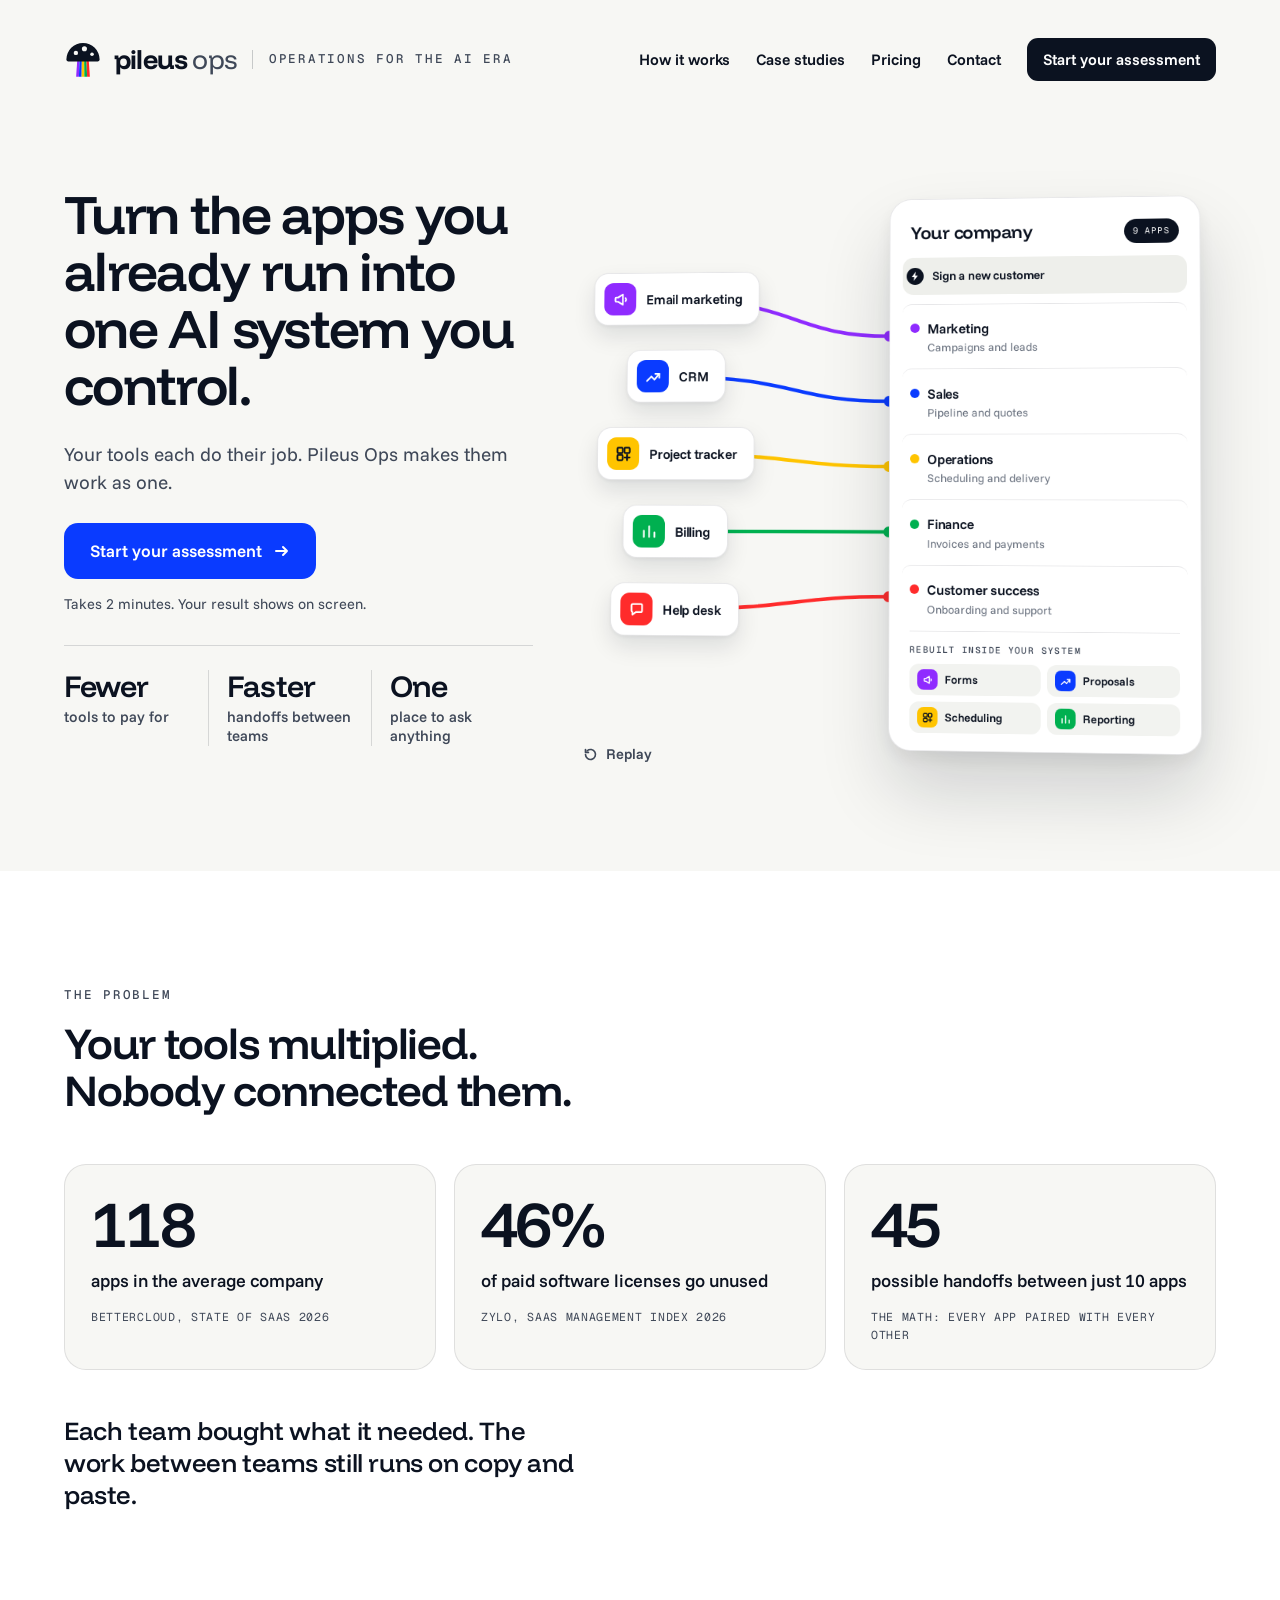
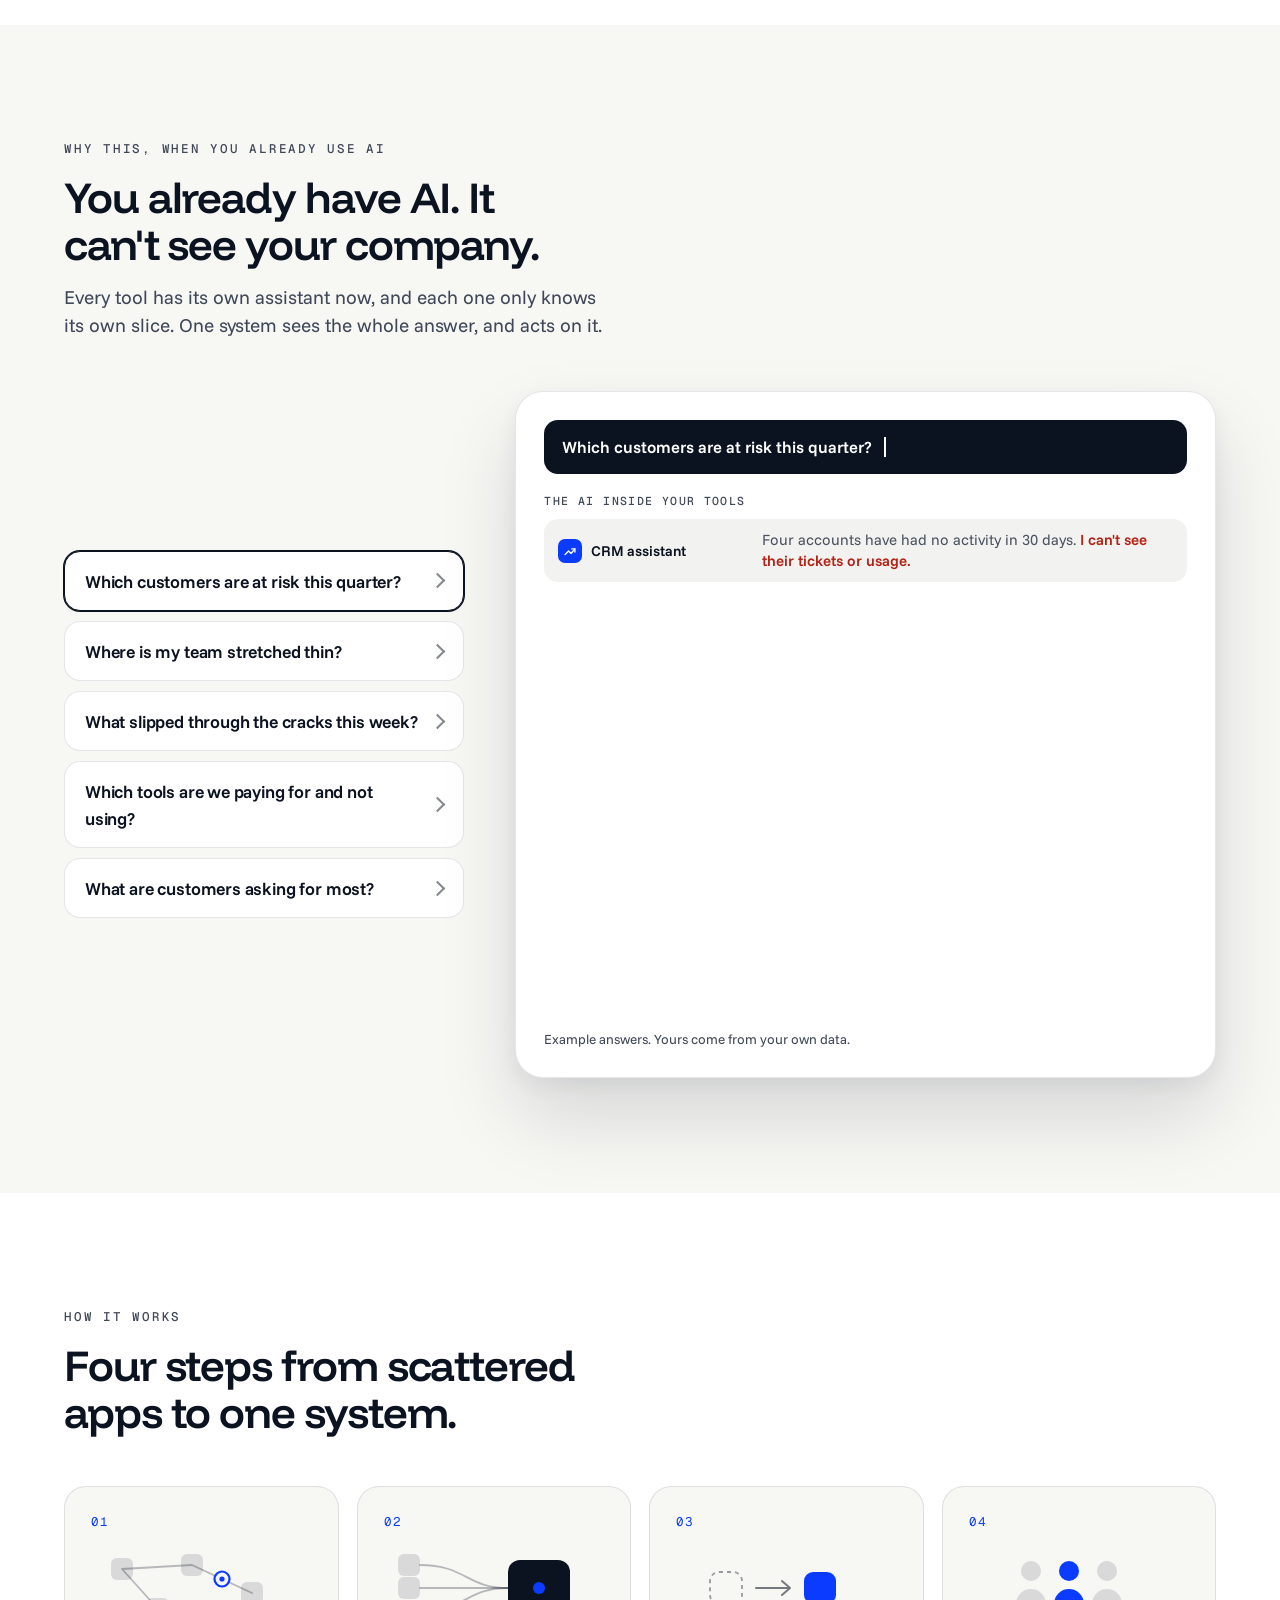
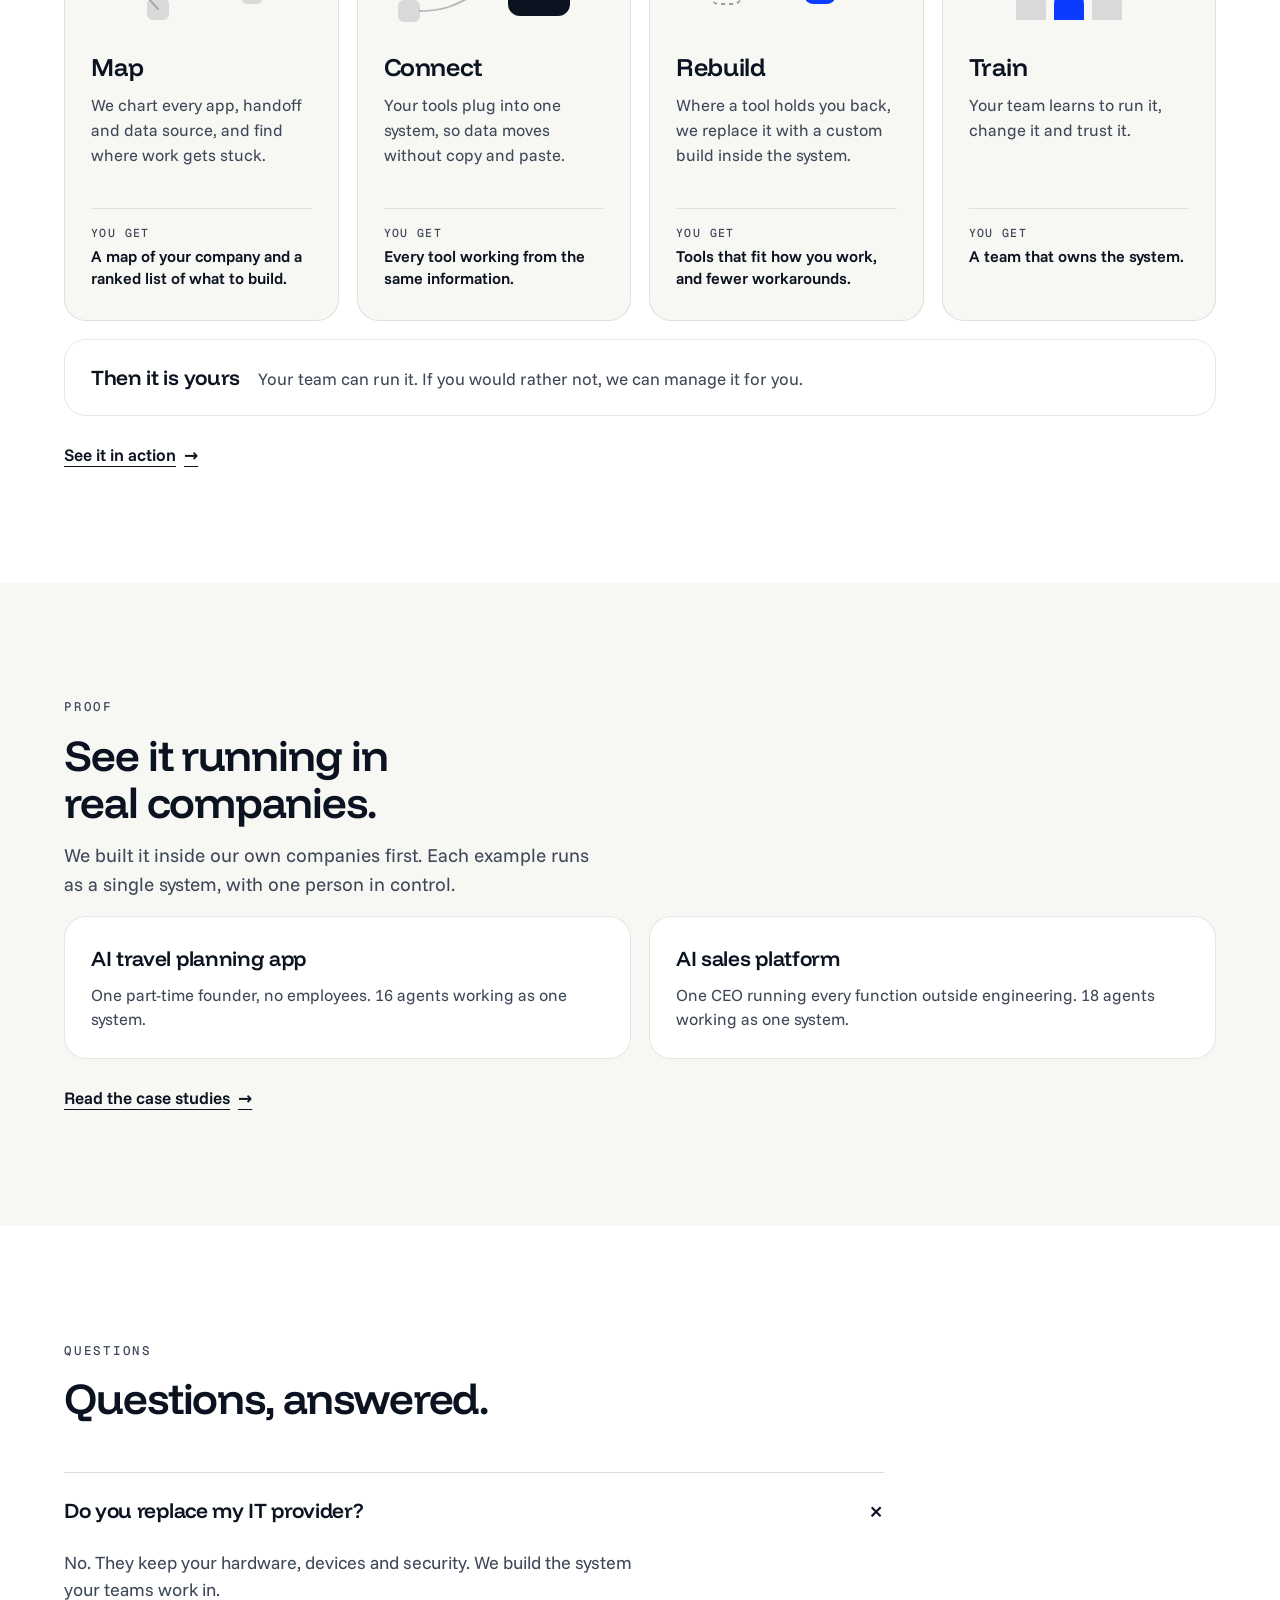
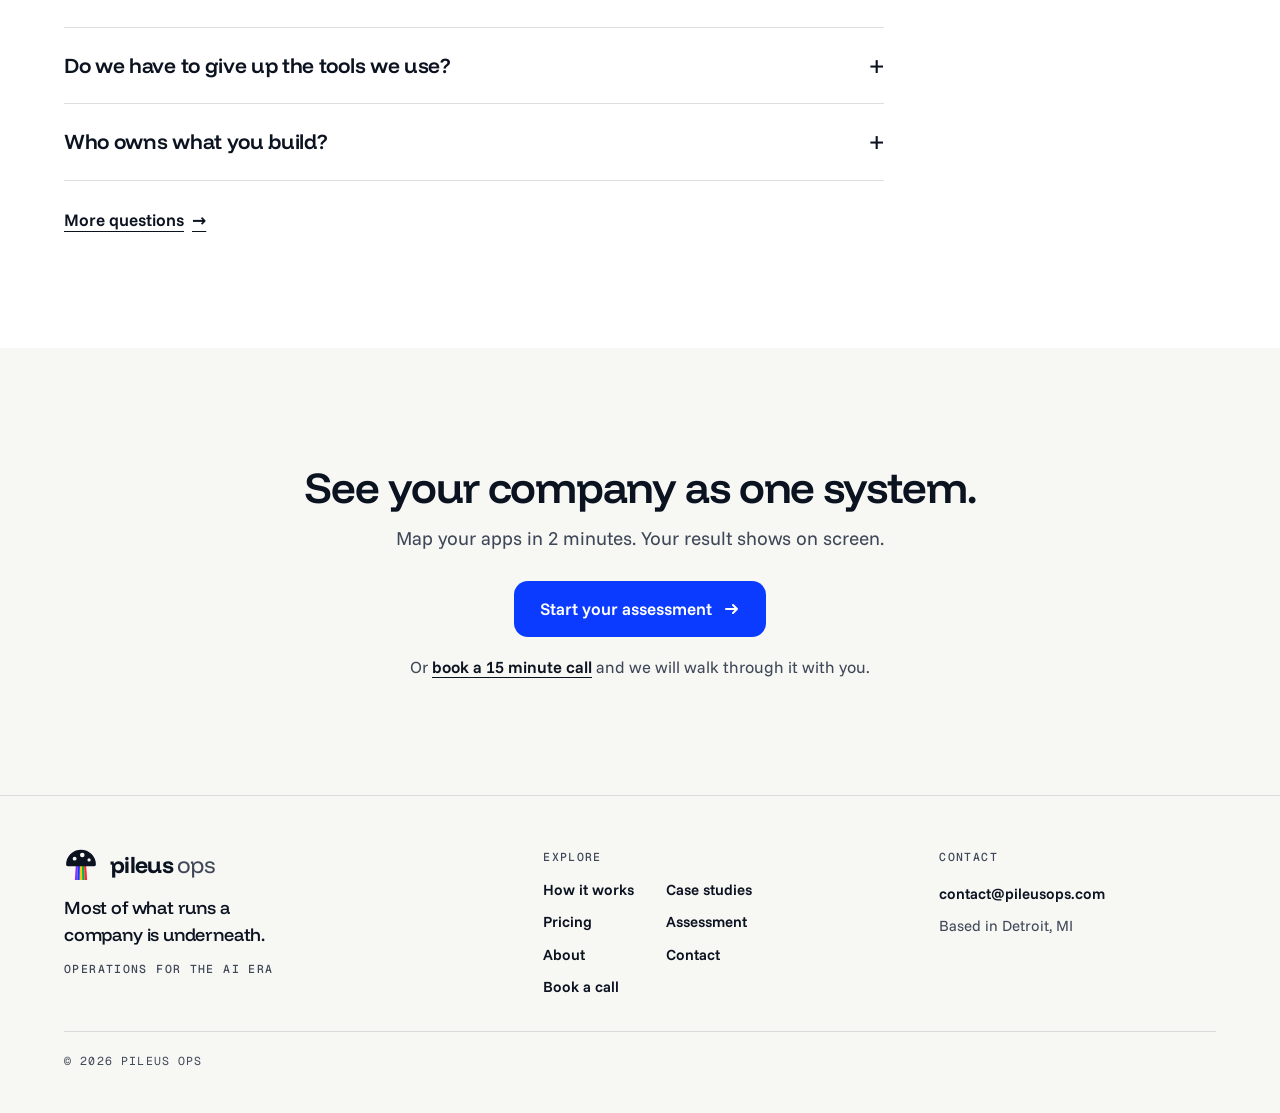
==== index.html @ 389116b7 "Remove the notices that said the forms were not connected The contact note and the call request now " ====
<!DOCTYPE html>
<html lang="en">
<head>
<meta charset="utf-8">
<meta name="viewport" content="width=device-width, initial-scale=1">
<title>Pileus Ops | Operations for the AI era</title>
<meta name="description" content="Pileus Ops is operations for the AI era. We turn the apps you already run into one AI system you control.">
<link rel="canonical" href="https://pileusops.com/">
<link rel="icon" type="image/svg+xml" href="/favicon.svg">
<meta property="og:type" content="website">
<meta property="og:site_name" content="Pileus Ops">
<meta property="og:url" content="https://pileusops.com/">
<meta property="og:title" content="Pileus Ops | Operations for the AI era">
<meta property="og:description" content="Pileus Ops is operations for the AI era. We turn the apps you already run into one AI system you control.">
<meta property="og:image" content="https://pileusops.com/og.png">
<meta property="og:image:width" content="1200">
<meta property="og:image:height" content="630">
<meta property="og:image:alt" content="Pileus Ops. Turn the apps you already run into one AI system you control.">
<meta name="twitter:card" content="summary_large_image">
<meta name="twitter:image" content="https://pileusops.com/og.png">
<script>document.documentElement.classList.add("js")</script>
<link rel="preconnect" href="https://fonts.googleapis.com">
<link rel="preconnect" href="https://fonts.gstatic.com" crossorigin>
<link rel="stylesheet" href="https://fonts.googleapis.com/css2?family=Funnel+Display:wght@500;600;700&family=Funnel+Sans:wght@400;500;600&family=Geist+Mono:wght@500&display=swap">
<link rel="stylesheet" href="/site.css?v=202611251710">
</head>
<body>
<div class="bar">
  <header class="top">
    <a class="brand" href="/" aria-current="page" aria-label="Pileus Ops">
      <svg aria-hidden="true" width="38" height="38" viewBox="0 0 40 40"><path d="M14.00 19H16.40L15.68 37.5H12.80z" fill="#8F2BFF"/><path d="M16.40 19H18.80L18.56 37.5H15.68z" fill="#0A3BFF"/><path d="M18.80 19H21.20L21.44 37.5H18.56z" fill="#FFC400"/><path d="M21.20 19H23.60L24.32 37.5H21.44z" fill="#00B050"/><path d="M23.60 19H26.00L27.20 37.5H24.32z" fill="#FF2B2B"/><path d="M2.5 19.5a17.5 17.5 0 0 1 35 0c0 1.1-.9 2-2 2h-31c-1.1 0-2-.9-2-2z" fill="#0B1220"/><circle cx="12.5" cy="12.5" r="2.3" fill="#F7F7F4"/><circle cx="21.5" cy="8.2" r="2.7" fill="#F7F7F4"/><circle cx="29.5" cy="14" r="1.9" fill="#F7F7F4"/></svg>
      <span>pileus <span class="ops">ops</span></span></a>
    <span class="tag">Operations for the AI era</span>
    <nav class="nav" aria-label="Page"><a href="/how-it-works/">How it works</a><a href="/case-studies/">Case studies</a><a href="/pricing/">Pricing</a><a href="/contact/">Contact</a><a class="go" href="/assessment/">Start your assessment</a></nav>
  </header>
</div>
<div class="page">

  <main class="hero" id="top">
    <section class="copy">
      <h1>Turn the apps you already run into <span class="one">one AI system</span> you control.</h1>
      <p class="lede">Your tools each do their job. Pileus Ops makes them work as one.</p>
      <div class="cta-row">
        <a class="cta" href="/assessment/">Start your assessment
          <svg aria-hidden="true" width="16" height="16" viewBox="0 0 16 16" fill="none" stroke="currentColor" stroke-width="2" stroke-linecap="round" stroke-linejoin="round"><path d="M2 8h11M9 4l4 4-4 4"/></svg></a>
      </div>
      <p class="micro">Takes 2 minutes. Your result shows on screen.</p>
    </section>

    <section class="viz" id="viz">
      <p class="sr">Animated diagram. Nine scattered business apps become one system for your company. One app for each team stays and connects to it: Email marketing, CRM, Project tracker, Billing and Help desk. Four are rebuilt inside the system: Forms, Proposals, Scheduling and Reporting. The system shows one lane for each of five teams: Marketing, Sales, Operations, Finance and Customer success. Then a new customer signs and each team's step is completed in turn, in about four seconds: the source is traced to a campaign, the contract is read and one unusual term is flagged for your approval, the kickoff is staffed, the invoice is drafted for your approval and an onboarding plan is written.</p>
      <div class="stage sprawl" id="stage">
        <div class="tilt" id="tilt">
          <svg class="under" id="under" width="844" height="860" aria-hidden="true"></svg>
          <div id="tiles" aria-hidden="true"></div>
          <div class="vcable" aria-hidden="true"><s style="--c:var(--mkt)"></s><s style="--c:var(--sales)"></s><s style="--c:var(--ops)"></s><s style="--c:var(--fin)"></s><s style="--c:var(--cs)"></s></div>
          <div class="panel" id="panel">
            <div class="ph"><h2>Your company</h2><span class="pill" id="pill">9 apps</span></div>
            <button class="evt" id="evt" type="button"><span class="bolt"><svg viewBox="0 0 12 12" fill="currentColor" aria-hidden="true"><path d="M6.8 0L1.5 7h3.3L4.2 12l5.3-7H6.2z"/></svg></span><span class="t" id="evtT">Sign a new customer</span><span class="clock" id="clock">0.0s</span></button>
            <div id="lanes"></div>
            <div class="built-in"><h3>Rebuilt inside your system</h3><div class="chips" id="chips"></div></div>
          </div>
        </div>
      </div>
      <button class="replay" id="replay" type="button"><svg aria-hidden="true" width="15" height="15" viewBox="0 0 18 18" fill="none" stroke="currentColor" stroke-width="2" stroke-linecap="round" stroke-linejoin="round"><path d="M3 9a6 6 0 1 0 2-4.5"/><path d="M3 3v3.5h3.5"/></svg>Replay</button>
    </section>
    <ul class="proof">
      <li><b>Fewer</b><span>tools to pay for</span></li>
      <li><b>Faster</b><span>handoffs between teams</span></li>
      <li><b>One</b><span>place to ask anything</span></li>
    </ul>
  </main>
</div>
<section class="band white" id="problem">
  <div class="in">
    <p class="eyebrow rv">The problem</p>
    <h2 class="rv">Your tools multiplied. Nobody connected them.</h2>
    <div class="grid g3">
      <div class="card stat rv"><b>118</b><p>apps in the average company</p><small>BetterCloud, State of SaaS 2026</small></div>
      <div class="card stat rv"><b>46%</b><p>of paid software licenses go unused</p><small>Zylo, SaaS Management Index 2026</small></div>
      <div class="card stat rv"><b>45</b><p>possible handoffs between just 10 apps</p><small>The math: every app paired with every other</small></div>
    </div>
    <p class="close rv">Each team bought what it needed. The work between teams still runs on copy and paste.</p>
  </div>
</section>

<section class="band" id="ask">
  <div class="in">
    <p class="eyebrow rv">Why this, when you already use AI</p>
    <h2 class="rv">You already have AI. It can't see your company.</h2>
    <p class="sub rv">Every tool has its own assistant now, and each one only knows its own slice. One system sees the whole answer, and acts on it.</p>
    <div class="askgrid">
      <div class="qs rv" id="qs"></div>
      <div class="answer vs rv" aria-live="polite">
        <div class="q"><span id="askQ"></span><i aria-hidden="true"></i></div>
        <div><p class="lab">The AI inside your tools</p><div class="parts" id="askP"></div></div>
        <div class="whole"><p class="lab">One system</p><p class="ans" id="askA"></p><div class="act show" id="askX"></div><div class="srcs" id="askS"></div></div>
        <p class="note">Example answers. Yours come from your own data.</p>
      </div>
    </div>
  </div>
</section>

<section class="band white" id="steps">
  <div class="in">
    <p class="eyebrow rv">How it works</p>
    <h2 class="rv">Four steps from scattered apps to one system.</h2>
    <div class="grid g4">
      <div class="card step rv"><span class="n">01</span><div class="sg" aria-hidden="true"><svg viewBox="0 0 200 80" fill="none"><path d="M31 21L101 17M101 17L161 45M31 21L67 61" stroke="#0B1220" stroke-opacity=".28" stroke-width="1.8" stroke-linecap="round"/><rect x="20" y="10" width="22" height="22" rx="6" fill="#0B1220" fill-opacity=".13"/><rect x="90" y="6" width="22" height="22" rx="6" fill="#0B1220" fill-opacity=".13"/><rect x="150" y="34" width="22" height="22" rx="6" fill="#0B1220" fill-opacity=".13"/><rect x="56" y="50" width="22" height="22" rx="6" fill="#0B1220" fill-opacity=".13"/><circle cx="131" cy="31" r="7.5" fill="#F7F7F4" stroke="#0A3BFF" stroke-width="2.2"/><circle cx="131" cy="31" r="2.6" fill="#0A3BFF"/></svg></div><h3>Map</h3><p>We chart every app, handoff and data source, and find where work gets stuck.</p><div class="get"><small>You get</small>A map of your company and a ranked list of what to build.</div></div>
      <div class="card step rv"><span class="n">02</span><div class="sg" aria-hidden="true"><svg viewBox="0 0 200 80" fill="none"><path d="M36 17C82 17 82 40 124 40" stroke="#0B1220" stroke-opacity=".28" stroke-width="1.8" stroke-linecap="round"/><path d="M36 40C82 40 82 40 124 40" stroke="#0B1220" stroke-opacity=".28" stroke-width="1.8" stroke-linecap="round"/><path d="M36 63C82 63 82 40 124 40" stroke="#0B1220" stroke-opacity=".28" stroke-width="1.8" stroke-linecap="round"/><rect x="14" y="6" width="22" height="22" rx="6" fill="#0B1220" fill-opacity=".13"/><rect x="14" y="29" width="22" height="22" rx="6" fill="#0B1220" fill-opacity=".13"/><rect x="14" y="52" width="22" height="22" rx="6" fill="#0B1220" fill-opacity=".13"/><rect x="124" y="12" width="62" height="56" rx="12" fill="#0B1220"/><circle cx="155" cy="40" r="6" fill="#0A3BFF"/></svg></div><h3>Connect</h3><p>Your tools plug into one system, so data moves without copy and paste.</p><div class="get"><small>You get</small>Every tool working from the same information.</div></div>
      <div class="card step rv"><span class="n">03</span><div class="sg" aria-hidden="true"><svg viewBox="0 0 200 80" fill="none"><rect x="34" y="24" width="32" height="32" rx="9" stroke="#0B1220" stroke-opacity=".4" stroke-width="1.8" stroke-dasharray="4 4"/><path d="M80 40h34M106 33l8 7-8 7" stroke="#0B1220" stroke-opacity=".55" stroke-width="2" stroke-linecap="round" stroke-linejoin="round"/><rect x="128" y="24" width="32" height="32" rx="9" fill="#0A3BFF"/></svg></div><h3>Rebuild</h3><p>Where a tool holds you back, we replace it with a custom build inside the system.</p><div class="get"><small>You get</small>Tools that fit how you work, and fewer workarounds.</div></div>
      <div class="card step rv"><span class="n">04</span><div class="sg" aria-hidden="true"><svg viewBox="0 0 200 80" fill="none"><circle cx="62" cy="23" r="10" fill="#0B1220" fill-opacity=".13"/><path d="M47 72V56a15 15 0 0 1 30 0v16z" fill="#0B1220" fill-opacity=".13"/><circle cx="100" cy="23" r="10" fill="#0A3BFF"/><path d="M85 72V56a15 15 0 0 1 30 0v16z" fill="#0A3BFF"/><circle cx="138" cy="23" r="10" fill="#0B1220" fill-opacity=".13"/><path d="M123 72V56a15 15 0 0 1 30 0v16z" fill="#0B1220" fill-opacity=".13"/></svg></div><h3>Train</h3><p>Your team learns to run it, change it and trust it.</p><div class="get"><small>You get</small>A team that owns the system.</div></div>
    </div>
    <div class="after rv"><b>Then it is yours</b><p>Your team can run it. If you would rather not, we can manage it for you.</p></div>
    <a class="more rv" href="/how-it-works/">See it in action</a>
  </div>
</section>

<section class="band" id="proof">
  <div class="in">
    <p class="eyebrow rv">Proof</p>
    <h2 class="rv">See it running in real companies.</h2>
    <p class="sub rv">We built it inside our own companies first. Each example runs as a single system, with one person in control.</p>
    <div class="grid g2 csfoot">
      <a class="card cslink rv" href="/case-studies/#travel"><h3>AI travel planning app</h3><p>One part-time founder, no employees. 16 agents working as one system.</p></a>
      <a class="card cslink rv" href="/case-studies/#sales"><h3>AI sales platform</h3><p>One CEO running every function outside engineering. 18 agents working as one system.</p></a>
    </div>
    <a class="more rv" href="/case-studies/">Read the case studies</a>
  </div>
</section>

<section class="band white" id="faq">
  <div class="in">
    <p class="eyebrow rv">Questions</p>
    <h2 class="rv">Questions, answered.</h2>
    <div class="faq rv">
      <details open><summary>Do you replace my IT provider?</summary><p>No. They keep your hardware, devices and security. We build the system your teams work in.</p></details>
      <details><summary>Do we have to give up the tools we use?</summary><p>No. We can work with your existing tools, or replace any of them with a custom solution. It is your call.</p></details>
      <details><summary>Who owns what you build?</summary><p>You do. The system and its data are yours.</p></details>
    </div>
    <a class="more rv" href="/how-it-works/">More questions</a>
  </div>
</section>

<section class="band final">
  <div class="in">
    <h2 class="rv">See your company as one system.</h2>
    <p class="sub rv">Map your apps in 2 minutes. Your result shows on screen.</p>
    <a class="cta rv" href="/assessment/">Start your assessment
      <svg aria-hidden="true" width="16" height="16" viewBox="0 0 16 16" fill="none" stroke="currentColor" stroke-width="2" stroke-linecap="round" stroke-linejoin="round"><path d="M2 8h11M9 4l4 4-4 4"/></svg></a>
    <p class="alt rv">Or <a href="/call/">book a 15 minute call</a> and we will walk through it with you.</p>
  </div>
</section>
<footer class="foot">
  <div class="in">
    <div class="fbrand">
      <a class="brand" href="/" aria-current="page" aria-label="Pileus Ops home"><svg aria-hidden="true" width="34" height="34" viewBox="0 0 40 40"><path d="M14.00 19H16.40L15.68 37.5H12.80z" fill="#8F2BFF"/><path d="M16.40 19H18.80L18.56 37.5H15.68z" fill="#0A3BFF"/><path d="M18.80 19H21.20L21.44 37.5H18.56z" fill="#FFC400"/><path d="M21.20 19H23.60L24.32 37.5H21.44z" fill="#00B050"/><path d="M23.60 19H26.00L27.20 37.5H24.32z" fill="#FF2B2B"/><path d="M2.5 19.5a17.5 17.5 0 0 1 35 0c0 1.1-.9 2-2 2h-31c-1.1 0-2-.9-2-2z" fill="#0B1220"/><circle cx="12.5" cy="12.5" r="2.3" fill="#F7F7F4"/><circle cx="21.5" cy="8.2" r="2.7" fill="#F7F7F4"/><circle cx="29.5" cy="14" r="1.9" fill="#F7F7F4"/></svg> <span>pileus <span class="ops">ops</span></span></a>
      <p class="line">Most of what runs a company is underneath.</p>
      <p class="ftag">Operations for the AI era</p>
    </div>
    <div class="fcol">
      <p class="fh">Explore</p>
      <nav aria-label="Footer"><a href="/how-it-works/">How it works</a><a href="/case-studies/">Case studies</a><a href="/pricing/">Pricing</a><a href="/assessment/">Assessment</a><a href="/about/">About</a><a href="/contact/">Contact</a><a href="/call/">Book a call</a></nav>
    </div>
    <div class="fcol">
      <p class="fh">Contact</p>
      <a class="fmail" href="mailto:contact@pileusops.com">contact@pileusops.com</a>
      <p class="fwhere">Based in Detroit, MI</p>
    </div>
    <small>&copy; 2026 Pileus Ops</small>
  </div>
</footer>
<script src="/brand.js?v=202611251710"></script>
<script src="/hero.js?v=202611251710"></script>
<script src="/app.js?v=202611251710"></script>
</body>
</html>
---- site.css ----
/* layout: copy on the left, one living diagram on the right, facing the reader so every label stays legible.
   On phones the diagram becomes a simple stack: the apps, a cable, then the system. */
:root{
  color-scheme:light;
  --bg:#F7F7F4; --ink:#0B1220; --mute:#3F4858; --line:rgba(11,18,32,.1);
  --mkt:#8F2BFF; --sales:#0A3BFF; --ops:#FFC400; --fin:#00B050; --cs:#FF2B2B;
  --disp:"Funnel Display","Funnel Display Variable",system-ui,sans-serif;
  --sans:"Funnel Sans","Funnel Sans Variable",system-ui,-apple-system,"Segoe UI",sans-serif;
  --mono:"Geist Mono","Geist Mono Variable",ui-monospace,Menlo,monospace;
}
*{box-sizing:border-box}
html,body{height:100%;margin:0}
body{background:var(--bg);color:var(--ink);font-family:var(--sans);font-size:18px;line-height:1.5;overflow-x:hidden;-webkit-font-smoothing:antialiased}
.page{min-height:100%;max-width:1440px;margin:0 auto;padding:clamp(18px,3vw,38px) clamp(20px,5vw,72px) clamp(24px,3vw,40px);display:flex;flex-direction:column;gap:clamp(12px,2vw,24px)}
.top{display:flex;align-items:center;gap:16px;flex-wrap:wrap}
.brand{display:flex;align-items:center;gap:12px;font-family:var(--disp);font-weight:700;font-size:27px;letter-spacing:-.03em;color:var(--ink);text-decoration:none}
.brand svg{flex:none}
.tag{font-family:var(--mono);font-weight:500;font-size:12.5px;letter-spacing:.14em;text-transform:uppercase;color:var(--mute);border-left:1px solid rgba(11,18,32,.2);padding-left:16px}
.pick{margin-left:auto;display:flex;align-items:center;gap:10px;font-size:13px;font-weight:600;color:var(--mute)}
.pick div{display:flex;padding:3px;border-radius:99px;background:rgba(11,18,32,.07)}
.pick button{font:inherit;font-size:13px;font-weight:600;min-height:34px;padding:0 12px;border:0;border-radius:99px;background:none;color:var(--mute);cursor:pointer}
.pick button[aria-pressed="true"]{background:#fff;color:var(--ink);box-shadow:0 1px 3px rgba(11,18,32,.16)}
.hero{flex:1;display:grid;grid-template-columns:minmax(0,5fr) minmax(0,7fr);grid-template-areas:"copy viz" "proof viz";column-gap:clamp(12px,2vw,36px);row-gap:0}
.copy{grid-area:copy;align-self:end}.viz{grid-area:viz;align-self:center}
.copy{display:flex;flex-direction:column;gap:26px;align-items:flex-start;max-width:540px}
h1{margin:0;font-family:var(--disp);font-weight:600;font-size:clamp(2.3rem,3.4vw + .7rem,3.85rem);line-height:1.04;letter-spacing:-.03em;text-wrap:balance}
h1 .one{position:relative;white-space:nowrap}
h1 .one::after{content:"";position:absolute;left:0;right:0;bottom:-.07em;height:.11em;border-radius:99px;transform:scaleX(0);transform-origin:0 50%;transition:transform .9s cubic-bezier(.6,0,.2,1) .25s;
  background:linear-gradient(90deg,var(--mkt) 0 20%,var(--sales) 20% 40%,var(--ops) 40% 60%,var(--fin) 60% 80%,var(--cs) 80% 100%)}
body.on h1 .one::after{transform:scaleX(1)}
.lede{margin:0;max-width:470px;font-size:19px;color:var(--mute)}
.cta-row{display:flex;flex-wrap:wrap;align-items:center;gap:14px 24px}
.cta{display:inline-flex;align-items:center;gap:12px;min-height:56px;padding:0 26px;border-radius:14px;background:var(--sales);color:#fff;font-weight:600;font-size:17px;text-decoration:none;transition:transform .2s ease,box-shadow .2s ease}
.cta:hover{transform:translateY(-2px);box-shadow:0 12px 24px rgba(10,59,255,.3)}
.replay{display:inline-flex;align-items:center;gap:9px;min-height:44px;padding:0 4px;border:0;background:none;font:inherit;font-weight:600;font-size:17px;color:var(--ink);cursor:pointer}
.replay svg{transition:transform .5s ease}.replay:hover svg{transform:rotate(-180deg)}
.proof{grid-area:proof;align-self:start;max-width:540px;list-style:none;margin:30px 0 0;padding:22px 0 0;border-top:1px solid rgba(11,18,32,.14);width:100%;display:flex;flex-direction:column;gap:12px;font-size:16px;font-weight:500}
.proof li{display:flex;align-items:center;gap:12px}
.proof li::before{content:"";width:11px;height:11px;border-radius:3px;background:var(--sales);flex:none}
a:focus-visible,button:focus-visible{outline:2px solid var(--sales);outline-offset:4px;border-radius:6px}
.sr{position:absolute;width:1px;height:1px;overflow:hidden;clip-path:inset(50%)}

/* the diagram: nine scattered apps become five connected ones and one system; the other four are rebuilt inside it */
.viz{position:relative;width:100%;aspect-ratio:844/860}
.stage{position:absolute;left:0;top:0;width:844px;height:860px;transform-origin:0 0;perspective:2200px}
.tilt{position:absolute;inset:0;transform-style:preserve-3d;transform:rotateY(calc(-5deg + var(--ry,0deg))) rotateX(calc(2deg + var(--rx,0deg)));transform-origin:50% 50%;transition:transform .6s cubic-bezier(.2,.7,.2,1)}
svg.under{position:absolute;inset:0;overflow:visible}
.thr{fill:none;stroke-width:4.6;stroke-linecap:round;transition:stroke-dashoffset .9s cubic-bezier(.6,0,.2,1) var(--d,0s),stroke-width .25s,opacity .3s}
.end{opacity:0;transition:opacity .3s ease var(--d,0s)}
.stage.wired .end{opacity:1}
.spark{fill:none;stroke:#fff;stroke-width:2.2;stroke-linecap:round;opacity:0}
.spark.go{opacity:.95;animation:sparkback .7s cubic-bezier(.4,0,.3,1) 1}
@keyframes sparkback{from{stroke-dashoffset:calc(-1 * var(--L))}to{stroke-dashoffset:34px}}
.dim .thr:not(.hot),.dim .end:not(.hot){opacity:.16}.dim .spark:not(.hot){opacity:0}
.thr.hot{stroke-width:6.6}

#tiles{transform-style:preserve-3d}
.tile{--c:var(--team);position:absolute;left:var(--x);top:var(--y);display:flex;align-items:center;gap:13px;padding:12px 22px 12px 12px;background:#fff;border:1px solid var(--line);border-radius:18px;white-space:nowrap;cursor:default;
  font-weight:600;font-size:17.5px;letter-spacing:-.01em;box-shadow:0 14px 30px rgba(11,18,32,.11),0 2px 5px rgba(11,18,32,.06);
  transform:translate(-50%,-50%) translate3d(var(--dx,0px),var(--dy,0px),var(--z,20px)) rotate(var(--r,0deg)) scale(var(--k,1));
  transition:transform 1.1s cubic-bezier(.22,1.2,.36,1) var(--d,0s),opacity .4s ease,box-shadow .3s}
.stage.sprawl .tile{--c:#B4B8BF;--dx:var(--sx);--dy:var(--sy);--r:var(--sr);transition-duration:.6s,.3s,.3s;transition-delay:0s}
.stage:not(.sprawl) .tile.built{--k:.3;opacity:0;transition:transform .95s cubic-bezier(.6,0,.3,1) var(--d,0s),opacity .3s ease calc(var(--d,0s) + .68s)}
.tile.hot,.tile.bump{--z:54px;--k:1.06;transition-duration:.3s,.4s,.3s;transition-delay:0s;box-shadow:0 26px 44px rgba(11,18,32,.18),0 4px 8px rgba(11,18,32,.08)}
.dim .tile.keep:not(.hot){opacity:.45}
.ic{width:42px;height:42px;border-radius:12px;display:grid;place-items:center;flex:none;background:var(--c);transition:background-color .8s ease var(--d,0s)}
.ic svg{width:23px;height:23px}
.vcable{display:none}

.panel{position:absolute;left:424px;top:86px;width:396px;height:708px;background:#fff;border:1px solid var(--line);border-radius:28px;padding:26px 26px 22px;display:flex;flex-direction:column;
  box-shadow:0 50px 90px rgba(11,18,32,.16),0 10px 24px rgba(11,18,32,.07);
  opacity:0;transform:translateX(30px) scale(.94);transition:opacity .5s ease,transform .8s cubic-bezier(.22,1.2,.36,1)}
.stage.sys .panel{opacity:1;transform:none}
.ph{display:flex;align-items:center;justify-content:space-between;gap:8px;margin-bottom:14px}
.ph h2{margin:0;font-family:var(--disp);font-weight:600;font-size:23px;letter-spacing:-.02em;white-space:nowrap}
.pill{font-family:var(--mono);font-size:11px;letter-spacing:.08em;text-transform:uppercase;padding:7px 11px;border-radius:99px;background:var(--ink);color:#fff;white-space:nowrap}
/* the order bar: press it (or wait) and one order runs through every team */
.evt{all:unset;box-sizing:border-box;display:flex;align-items:center;gap:11px;width:calc(100% + 20px);margin:0 -10px 12px;height:48px;padding:0 15px 0 5px;border-radius:14px;background:#EEEFEB;color:var(--ink);font-weight:600;font-size:15.5px;letter-spacing:-.01em;cursor:pointer;position:relative;z-index:3;transition:background .35s,color .35s}
.evt .bolt{width:22px;height:22px;border-radius:50%;display:grid;place-items:center;background:var(--ink);color:#fff;flex:none;transition:background .35s,color .35s}
.evt .bolt svg{width:12px;height:12px}
.evt .t{flex:1;white-space:nowrap;overflow:hidden;text-overflow:ellipsis}
.evt .clock{font-family:var(--mono);font-size:12.5px;line-height:1;letter-spacing:.06em;opacity:0;transition:opacity .3s;font-variant-numeric:tabular-nums}
.evt:not(.run):not(.done) .bolt{animation:invite 2.2s ease-out infinite}
.evt:not(.run):not(.done):hover{background:#E4E6E0}
@keyframes invite{0%{box-shadow:0 0 0 0 rgba(11,18,32,.35)}70%,100%{box-shadow:0 0 0 9px rgba(11,18,32,0)}}
.evt.run,.evt.done{background:var(--ink);color:#fff;cursor:default}
.evt.run .bolt,.evt.done .bolt{background:#fff;color:var(--ink)}
.evt.run .clock,.evt.done .clock{opacity:1}
#lanes{flex:1;display:flex;flex-direction:column;position:relative}
.thread{position:absolute;left:5px;top:-14px;width:2px;height:0;background:var(--ink);border-radius:2px;z-index:1;pointer-events:none;transition:height .5s cubic-bezier(.5,0,.4,1)}
.lane{flex:1;border-top:1px solid var(--line);padding:0 10px;margin:0 -10px;border-radius:12px;display:flex;flex-direction:column;justify-content:center;gap:3px;transition:background .3s}
.lane.hot,.lane.flash{background:var(--t)}
.lane .r{display:flex;align-items:center;justify-content:space-between;gap:8px}
.lane b{font-weight:600;font-size:17.5px;letter-spacing:-.01em;display:flex;align-items:center;gap:10px}
.dot{width:12px;height:12px;border-radius:50%;background:var(--c);flex:none;position:relative;z-index:2;box-shadow:0 0 0 3px #fff;transition:box-shadow .3s}
.lane.hot .dot,.lane.flash .dot{box-shadow:0 0 0 3px var(--t)}
.lane.fire .dot::after{content:"";position:absolute;inset:-2px;border-radius:50%;border:2px solid var(--c);animation:ring .8s ease-out forwards}
@keyframes ring{from{transform:scale(1);opacity:.9}to{transform:scale(3.2);opacity:0}}
.chip{display:inline-flex;align-items:center;gap:5px;font-size:12.5px;font-weight:600;padding:4px 10px 4px 8px;border-radius:99px;background:var(--c);color:var(--ct,#fff);white-space:nowrap;opacity:0;transform:scale(.6);transition:opacity .25s,transform .45s cubic-bezier(.3,1.6,.5,1)}
.chip svg{width:12px;height:12px}
.chip.ask{background:var(--ink);color:#fff;padding-left:10px}
.lane.fire .chip{opacity:1;transform:none}
.lane p{margin:0 0 0 22px;font-size:14.5px;color:#6B7380;line-height:1.3;transition:color .3s}
.lane.fire p{color:var(--ink);animation:rise .4s ease-out}
@keyframes rise{from{opacity:0;transform:translateY(5px)}to{opacity:1;transform:none}}
.built-in{border-top:1px solid var(--line);padding-top:14px}
.built-in h3{margin:0 0 10px;font-family:var(--mono);font-weight:500;font-size:11.5px;letter-spacing:.12em;text-transform:uppercase;color:var(--mute)}
.chips{display:grid;grid-template-columns:1fr 1fr;gap:8px}
.bchip{display:flex;align-items:center;gap:9px;padding:7px 10px;border-radius:12px;background:#F2F3F0;font-size:14.5px;font-weight:600;opacity:0;transform:scale(.8);transition:opacity .35s ease var(--d,0s),transform .5s cubic-bezier(.3,1.5,.5,1) var(--d,0s)}
.bchip .ic{width:26px;height:26px;border-radius:8px;transition:none}.bchip .ic svg{width:15px;height:15px}
.stage.sys .bchip{opacity:1;transform:none}

@media (max-width:860px){
  .hero{grid-template-columns:1fr;grid-template-areas:"copy" "viz" "proof";row-gap:28px}
  .proof{margin-top:0}
  .viz{aspect-ratio:auto}
  .stage{position:static;width:auto;height:auto;transform:none !important;perspective:none}
  .tilt{position:static;transform:none !important}
  svg.under{display:none}
  #tiles{display:grid;grid-template-columns:repeat(3,minmax(0,1fr));gap:8px}
  .tile{position:static;transform:none;padding:7px;gap:7px;min-width:0;font-size:12.5px;white-space:normal;border-radius:14px;box-shadow:0 4px 10px rgba(11,18,32,.07);transition:opacity .6s ease var(--d,0s)}
  .stage:not(.sprawl) .tile.built{opacity:.3;transform:none}
  .tile.bump{box-shadow:0 0 0 2px var(--team)}
  .ic{width:26px;height:26px;border-radius:8px}.ic svg{width:15px;height:15px}
  .vcable{display:flex;justify-content:center;height:46px;margin:6px 0}
  .vcable s{width:9px;background:var(--c);transform:scaleY(0);transform-origin:50% 0;transition:transform .5s ease .5s}
  .vcable s:first-child{border-radius:5px 0 0 5px}.vcable s:last-child{border-radius:0 5px 5px 0}
  .stage.sys .vcable s{transform:none}
  .panel{position:static;width:auto;height:auto;padding:20px;transform:translateY(-10px) scale(.97)}
  .lane{padding:10px}
}
@media (prefers-reduced-motion:reduce){
  *,*::before,*::after{transition-duration:.01s !important;transition-delay:0s !important;animation:none !important}
}

/* ---------- the rest of the page: one idea per band, lots of air ---------- */
html{scroll-behavior:smooth}
.nav{margin-left:auto;display:flex;align-items:center;gap:26px;font-size:15.5px;font-weight:600}
.nav a{color:var(--ink);text-decoration:none}
.nav a:not(.go):hover{text-decoration:underline;text-underline-offset:5px}
.nav a.go{padding:10px 16px;border-radius:11px;background:var(--ink);color:#fff}
.micro{margin:-12px 0 0;font-size:14.5px;color:var(--mute)}
.band{padding:clamp(64px,9vw,124px) clamp(20px,5vw,72px);scroll-margin-top:0}
.band.white{background:#fff}
.in{max-width:1180px;margin:0 auto}
.eyebrow{font-family:var(--mono);font-weight:500;font-size:12.5px;letter-spacing:.14em;text-transform:uppercase;color:var(--mute);margin:0 0 14px}
.band h2{font-family:var(--disp);font-weight:600;font-size:clamp(1.9rem,2.4vw + .8rem,3rem);line-height:1.08;letter-spacing:-.025em;margin:0;max-width:21ch;text-wrap:balance}
.band .sub{margin:16px 0 0;max-width:54ch;color:var(--mute);font-size:19px}
.grid{display:grid;gap:18px;margin-top:clamp(28px,4vw,52px)}
.card{background:#fff;border:1px solid var(--line);border-radius:22px;padding:26px}
.band.white .card{background:var(--bg)}
.card h3{margin:0 0 8px;font-family:var(--disp);font-weight:600;font-size:21px;letter-spacing:-.015em}
.card p{margin:0;color:var(--mute);font-size:16.5px}
html.js .rv{opacity:0;transform:translateY(18px);transition:opacity .7s ease,transform .7s cubic-bezier(.2,.7,.2,1)}
html.js .rv.seen{opacity:1;transform:none}

/* the problem */
.g3{grid-template-columns:repeat(3,minmax(0,1fr))}
.stat b{display:block;font-family:var(--disp);font-weight:600;font-size:clamp(3rem,5vw,4.6rem);line-height:1;letter-spacing:-.04em;margin-bottom:12px}
.stat p{color:var(--ink);font-size:18px;font-weight:500}
.stat small{display:block;margin-top:14px;font-family:var(--mono);font-size:11.5px;letter-spacing:.06em;text-transform:uppercase;color:var(--mute)}
.close{margin:clamp(28px,4vw,44px) 0 0;font-family:var(--disp);font-weight:500;font-size:clamp(1.25rem,1vw + 1rem,1.6rem);letter-spacing:-.015em;max-width:34ch;line-height:1.25}

/* how it works */
.g4{grid-template-columns:repeat(4,minmax(0,1fr))}
.step .n{font-family:var(--mono);font-size:12.5px;letter-spacing:.1em;color:var(--sales);margin-bottom:38px;display:block}
.step{display:flex;flex-direction:column}
.step .n{margin-bottom:26px}
.step h3{font-size:25px}
.step .get{margin-top:auto;min-height:104px;padding-top:18px;font-size:16px;font-weight:600;line-height:1.35;color:var(--ink)}
.step .get::before{content:"";display:block;height:1px;background:var(--line);margin-bottom:16px}
.step .get small{display:block;font-family:var(--mono);font-weight:500;font-size:11.5px;letter-spacing:.12em;text-transform:uppercase;color:var(--mute);margin-bottom:6px}
.step p{margin-bottom:22px}
.after{margin-top:18px;display:flex;gap:18px;align-items:baseline;border:1px solid var(--line);border-radius:22px;padding:22px 26px}
.after b{font-family:var(--disp);font-weight:600;font-size:21px;letter-spacing:-.015em;white-space:nowrap}
.after p{margin:0;color:var(--mute);font-size:17px}

/* ask your company */
.askgrid{display:grid;grid-template-columns:minmax(0,5fr) minmax(0,6fr);gap:clamp(20px,4vw,56px);align-items:center;margin-top:clamp(28px,4vw,52px)}
.qs{display:flex;flex-direction:column;gap:10px}
.qs button{all:unset;box-sizing:border-box;cursor:pointer;display:flex;align-items:center;gap:14px;padding:16px 20px;border-radius:16px;background:#fff;border:1px solid var(--line);font-weight:600;font-size:17.5px;letter-spacing:-.01em;transition:border-color .2s,box-shadow .2s,transform .2s}
.qs button:hover{transform:translateX(4px)}
.qs button[aria-pressed="true"]{border-color:var(--ink);box-shadow:0 0 0 1px var(--ink)}
.qs button::after{content:"";margin-left:auto;width:9px;height:9px;border-right:2px solid currentColor;border-top:2px solid currentColor;transform:rotate(45deg);flex:none;opacity:.5}
.answer{background:#fff;border:1px solid var(--line);border-radius:28px;padding:28px;box-shadow:0 40px 80px rgba(11,18,32,.13),0 8px 20px rgba(11,18,32,.06);min-height:340px;display:flex;flex-direction:column;gap:20px}
.answer .q{display:flex;align-items:center;gap:12px;min-height:54px;padding:0 18px;border-radius:14px;background:var(--ink);color:#fff;font-weight:600;font-size:16.5px}
.answer .q i{width:2px;height:20px;background:#fff;animation:blink 1s steps(1) infinite;flex:none}
@keyframes blink{50%{opacity:0}}
.srcs{display:flex;flex-wrap:wrap;gap:9px;align-items:center;min-height:38px}
.srcs em{font-style:normal;font-family:var(--mono);font-size:11.5px;letter-spacing:.12em;text-transform:uppercase;color:var(--mute);margin-right:4px}
.src{display:inline-flex;align-items:center;gap:8px;padding:6px 12px 6px 6px;border-radius:11px;background:#F2F3F0;font-size:14.5px;font-weight:600;opacity:.25;transform:scale(.94);transition:opacity .3s,transform .4s cubic-bezier(.3,1.6,.5,1)}
.src.on{opacity:1;transform:none}
.src .ic{width:24px;height:24px;border-radius:7px;transition:none}.src .ic svg{width:14px;height:14px}
.ans{font-family:var(--disp);font-weight:500;font-size:clamp(1.3rem,1vw + 1rem,1.65rem);line-height:1.22;letter-spacing:-.015em;margin:0;opacity:0;transform:translateY(8px);transition:opacity .45s,transform .45s}
.ans.show{opacity:1;transform:none}
.note{margin:auto 0 0;font-size:13.5px;color:var(--mute)}

/* teams */
.g5{grid-template-columns:repeat(5,minmax(0,1fr))}
.team{padding:24px 20px}
.team h3{display:flex;align-items:center;gap:9px;font-size:17.5px;margin-bottom:14px;white-space:nowrap}
.team h3::before{content:"";width:12px;height:12px;border-radius:50%;background:var(--c);flex:none}
.team ul{list-style:none;margin:0;padding:0;display:flex;flex-direction:column;gap:9px;font-size:16px;color:var(--mute)}

/* control */
.ctl h3::before{content:"";display:block;width:34px;height:4px;border-radius:4px;background:var(--sales);margin-bottom:18px}

/* founder */
.who{display:grid;grid-template-columns:auto minmax(0,1fr);gap:clamp(20px,3vw,40px);align-items:center;margin-top:clamp(28px,4vw,52px)}
.avatar{width:clamp(96px,12vw,150px);aspect-ratio:1;border-radius:50%;background:var(--ink);color:#fff;display:grid;place-items:center;font-family:var(--disp);font-weight:600;font-size:clamp(2rem,3vw,3rem);letter-spacing:-.02em}
.who h3{margin:0 0 4px;font-family:var(--disp);font-weight:600;font-size:24px;letter-spacing:-.02em}
.who .role{font-family:var(--mono);font-size:12px;letter-spacing:.12em;text-transform:uppercase;color:var(--mute);margin:0 0 14px}
.who p{margin:0 0 10px;max-width:58ch;color:var(--mute)}

/* the assessment */
.assess{margin-top:clamp(28px,4vw,52px);background:#fff;border:1px solid var(--line);border-radius:28px;padding:clamp(22px,3vw,40px);box-shadow:0 40px 80px rgba(11,18,32,.1),0 8px 20px rgba(11,18,32,.05)}
.assess fieldset{border:0;margin:0 0 30px;padding:0}
.assess legend{padding:0;margin-bottom:14px;font-family:var(--disp);font-weight:600;font-size:20px;letter-spacing:-.015em;display:flex;align-items:baseline;gap:12px}
.assess legend span{font-family:var(--mono);font-size:12px;letter-spacing:.1em;color:var(--sales)}
.opts{display:flex;flex-wrap:wrap;gap:10px}
.opts.stack{flex-direction:column;gap:8px}
.opts.stack .opt{width:100%;min-height:54px;padding:13px 18px;text-align:left;line-height:1.35}
.optgroups{display:flex;flex-direction:column;gap:20px}
.optgl{margin:0 0 9px;display:flex;align-items:center;gap:9px;font-family:var(--mono);font-weight:500;font-size:11.5px;letter-spacing:.12em;text-transform:uppercase;color:var(--mute)}
.optgl::before{content:"";width:9px;height:9px;border-radius:50%;background:var(--c);flex:none}
.opt{all:unset;box-sizing:border-box;cursor:pointer;min-height:44px;padding:0 16px;display:inline-flex;align-items:center;border-radius:12px;background:#F2F3F0;font-weight:600;font-size:15.5px;transition:background .15s,color .15s,transform .15s}
.opt:hover{background:#E6E8E2}
.opt[aria-pressed="true"]{background:var(--sales);color:#fff}
.assess .cta{border:0;cursor:pointer;font-family:inherit}
.assess .cta[disabled]{background:#C9CCD3;cursor:not-allowed;box-shadow:none;transform:none}
.hint{margin:12px 0 0;font-size:14.5px;color:var(--mute)}
.result{display:none}
.assess.done .form{display:none}.assess.done .result{display:block;animation:rise .5s ease-out}
.result h3{margin:0;font-family:var(--disp);font-weight:600;font-size:clamp(1.5rem,1.6vw + 1rem,2.2rem);letter-spacing:-.025em;line-height:1.12;max-width:24ch}
.rcols{display:grid;grid-template-columns:repeat(2,minmax(0,1fr));gap:18px;margin:26px 0}
.rcol{background:var(--bg);border-radius:18px;padding:20px}
.rcol h4{margin:0 0 12px;font-family:var(--mono);font-weight:500;font-size:11.5px;letter-spacing:.12em;text-transform:uppercase;color:var(--mute)}
.rcol .srcs{gap:8px}.rcol .src{opacity:1;transform:none;background:#fff}
.rfacts{display:grid;grid-template-columns:repeat(2,minmax(0,1fr));gap:18px}
.rfact b{display:block;font-family:var(--disp);font-weight:600;font-size:clamp(2.2rem,3vw,3.2rem);line-height:1;letter-spacing:-.03em;margin-bottom:8px}
.rfact p{margin:0;color:var(--mute);font-size:16px}
.first{margin:26px 0 0;padding:20px 22px;border-radius:18px;background:var(--ink);color:#fff}
.first small{display:block;font-family:var(--mono);font-size:11.5px;letter-spacing:.12em;text-transform:uppercase;opacity:.7;margin-bottom:6px}
.first p{margin:0;font-family:var(--disp);font-weight:500;font-size:20px;letter-spacing:-.015em}
.send{display:flex;flex-wrap:wrap;gap:12px;margin-top:26px;align-items:center}
.send input{flex:1 1 240px;min-height:56px;padding:0 18px;border-radius:14px;border:1px solid rgba(11,18,32,.25);font:inherit;font-size:17px;background:#fff;color:var(--ink)}
.send input:focus-visible{outline:2px solid var(--sales);outline-offset:2px}
.again{all:unset;cursor:pointer;font-weight:600;font-size:15.5px;text-decoration:underline;text-underline-offset:4px;margin-top:18px;display:inline-block}
.sent{margin:14px 0 0;font-size:15.5px;font-weight:600;color:var(--ink)}

/* questions */
.faq{margin-top:clamp(28px,4vw,52px);max-width:820px;border-top:1px solid rgba(11,18,32,.14)}
.faq details{border-bottom:1px solid rgba(11,18,32,.14)}
.faq summary{cursor:pointer;list-style:none;display:flex;align-items:center;justify-content:space-between;gap:16px;padding:22px 0;font-family:var(--disp);font-weight:600;font-size:21px;letter-spacing:-.015em}
.faq summary::-webkit-details-marker{display:none}
.faq summary::after{content:"+";font-family:var(--sans);font-weight:400;font-size:28px;line-height:1;transition:transform .25s}
.faq details[open] summary::after{transform:rotate(45deg)}
.faq p{margin:0 0 24px;max-width:60ch;color:var(--mute)}

/* closing and footer */
.final{text-align:center}
.final h2{max-width:none;margin:0 auto 14px}
.final .sub{max-width:none;margin:0 auto 28px}
.foot{padding:36px clamp(20px,5vw,72px) 44px;border-top:1px solid rgba(11,18,32,.12)}
.foot .in{display:grid;grid-template-columns:minmax(0,1.5fr) minmax(0,1.2fr) minmax(0,1fr);gap:32px clamp(24px,5vw,72px);align-items:start}
.foot .brand{font-size:23px}
.foot .line{font-family:var(--disp);font-weight:500;font-size:18px;letter-spacing:-.01em;margin:0}
.foot small{grid-column:1/-1;padding-top:20px;border-top:1px solid rgba(11,18,32,.12);font-family:var(--mono);font-size:11.5px;letter-spacing:.1em;text-transform:uppercase;color:var(--mute)}

@media (max-width:1000px){.g5{grid-template-columns:repeat(2,minmax(0,1fr))}.g4{grid-template-columns:repeat(2,minmax(0,1fr))}}
@media (max-width:860px){
  .nav{margin-left:0;width:100%;gap:14px 18px;font-size:15px;flex-wrap:wrap}
  .nav a{white-space:nowrap}
  .nav a.go{padding:0;background:none;color:var(--sales);border-radius:0}
  .g3,.g4,.g5,.askgrid,.rcols,.rfacts{grid-template-columns:1fr}
  .after{flex-direction:column;align-items:flex-start;gap:8px}
  .who{grid-template-columns:1fr}
  .answer{min-height:0}
  .foot nav a{white-space:nowrap}
}

/* what you get, under the hero button: three outcomes instead of three claims */
.proof{flex-direction:row;gap:0;padding-top:24px}
.proof li{flex:1;flex-direction:column;align-items:flex-start;gap:4px;padding:0 18px;border-left:1px solid rgba(11,18,32,.14)}
.proof li:first-child{padding-left:0;border-left:0}
.proof li::before{display:none}
.proof b{font-family:var(--disp);font-weight:600;font-size:clamp(1.5rem,1.2vw + 1rem,1.9rem);letter-spacing:-.025em;line-height:1.1}
.proof span{font-size:15px;font-weight:500;color:var(--mute);line-height:1.3}
@media (max-width:860px){.proof li{padding:0 12px}}

/* what changes: today vs with one system, team by team */
.ba{margin-top:clamp(28px,4vw,52px);background:#fff;border:1px solid var(--line);border-radius:22px;overflow:hidden}
.ba .row{display:grid;grid-template-columns:210px minmax(0,1fr) minmax(0,1fr);gap:28px;padding:22px 28px;border-top:1px solid var(--line);align-items:center}
.ba .row.head{border-top:0;padding-top:18px;padding-bottom:14px;font-family:var(--mono);font-size:11.5px;letter-spacing:.12em;text-transform:uppercase;color:var(--mute)}
.ba .t{display:flex;align-items:center;gap:10px;font-family:var(--disp);font-weight:600;font-size:19px;letter-spacing:-.015em}
.ba .t::before{content:"";width:12px;height:12px;border-radius:50%;background:var(--c);flex:none}
.ba p{margin:0;font-size:17px;line-height:1.4}
.ba .was{color:#6B7380}
.ba .now{font-weight:600;color:var(--ink)}

/* control: three promises, and what approving actually looks like */
.ctlgrid{display:grid;grid-template-columns:minmax(0,5fr) minmax(0,6fr);gap:clamp(24px,5vw,72px);align-items:center;margin-top:clamp(28px,4vw,52px)}
.pts{display:flex;flex-direction:column;gap:30px}
.pt::before{content:"";display:block;width:34px;height:4px;border-radius:4px;background:var(--sales);margin-bottom:16px}
.pt h3{margin:0 0 6px;font-family:var(--disp);font-weight:600;font-size:22px;letter-spacing:-.02em}
.pt p{margin:0;max-width:44ch;color:var(--mute)}
.desk{background:var(--bg);border:1px solid var(--line);border-radius:28px;padding:22px;display:flex;flex-direction:column;gap:16px}
.wait{background:#fff;border:1px solid var(--line);border-radius:18px;padding:22px;box-shadow:0 18px 40px rgba(11,18,32,.09)}
.wait small{display:inline-block;font-family:var(--mono);font-size:11.5px;letter-spacing:.12em;text-transform:uppercase;padding:5px 10px;border-radius:99px;background:var(--ink);color:#fff;margin-bottom:14px;transition:background .3s}
.wait.done small{background:var(--fin)}
.wait h4{margin:0 0 4px;font-family:var(--disp);font-weight:600;font-size:22px;letter-spacing:-.02em}
.wait p{margin:0;color:var(--mute);font-size:16.5px}
.btns{display:flex;gap:10px;margin-top:18px}
.btns[hidden]{display:none}
.btns button{all:unset;box-sizing:border-box;cursor:pointer;min-height:46px;padding:0 20px;border-radius:12px;font-weight:600;font-size:16px;display:inline-flex;align-items:center}
.btns .ok{background:var(--sales);color:#fff}.btns .ed{border:1px solid rgba(11,18,32,.25)}
.btns button:focus-visible{outline:2px solid var(--sales);outline-offset:3px}
.log{list-style:none;margin:0;padding:0 6px}
.log li{display:grid;grid-template-columns:44px minmax(0,1fr) auto;gap:12px;align-items:center;padding:12px 0;border-top:1px solid var(--line);font-size:15.5px}
.log li:first-child{border-top:0}
.log time{font-family:var(--mono);font-size:12.5px;color:var(--mute)}
.log span{font-weight:500}
.log em{font-style:normal;font-size:13.5px;font-weight:600;display:inline-flex;align-items:center;gap:7px;white-space:nowrap}
.log em::before{content:"";width:9px;height:9px;border-radius:50%;background:var(--c)}
.log li.new{animation:rise .45s ease-out}
.desk .note{margin:0 6px}
@media (max-width:860px){
  .ba .row{grid-template-columns:1fr;gap:8px;padding:20px}
  .ba .row.head{display:none}
  .ba .was::before,.ba .now::before{display:block;font-family:var(--mono);font-weight:500;font-size:11px;letter-spacing:.12em;text-transform:uppercase;color:var(--mute);margin-bottom:2px}
  .ba .was::before{content:"Today"}.ba .now::before{content:"With one system"}
  .ctlgrid{grid-template-columns:1fr}
  .log li{grid-template-columns:40px minmax(0,1fr)}.log em{grid-column:2}
}

/* ---------- four pages: shared header, one view at a time ---------- */
.bar{max-width:1440px;margin:0 auto;padding:clamp(18px,3vw,38px) clamp(20px,5vw,72px) 0}
.page{min-height:calc(100vh - 110px);padding-top:clamp(8px,1.5vw,18px)}
.nav a[aria-current="page"]:not(.go){text-decoration:underline;text-underline-offset:6px;text-decoration-thickness:2px}
.more{display:inline-flex;align-items:center;gap:8px;margin-top:26px;font-weight:600;font-size:17px;color:var(--ink);text-decoration:underline;text-underline-offset:5px}
.more::after{content:"\2192";display:inline-block}
.phead{padding-top:clamp(40px,6vw,84px)}
.h1{font-family:var(--disp);font-weight:600;font-size:clamp(2.3rem,3.4vw + .7rem,3.85rem);line-height:1.04;letter-spacing:-.03em;margin:0;max-width:17ch;text-wrap:balance}
.tight{padding-top:clamp(8px,2vw,24px);padding-bottom:clamp(40px,6vw,84px)}
.g2{grid-template-columns:repeat(2,minmax(0,1fr))}
.srows{border-top:1px solid rgba(11,18,32,.14)}
.srow{display:grid;grid-template-columns:230px minmax(0,1.25fr) minmax(0,1fr);gap:clamp(20px,3vw,52px);padding:clamp(28px,3.5vw,46px) 0;border-bottom:1px solid rgba(11,18,32,.14);align-items:start}
.sn span{display:block;font-family:var(--mono);font-size:12.5px;letter-spacing:.1em;color:var(--sales);margin-bottom:12px}
.srow .sn h2{font-size:clamp(1.7rem,1.6vw + 1rem,2.3rem)}
.sd{margin:0;font-size:18.5px;color:var(--mute);max-width:46ch}
.sg{display:flex;flex-direction:column;gap:20px;font-weight:600;font-size:16.5px;line-height:1.35}
.sg small{display:block;font-family:var(--mono);font-weight:500;font-size:11.5px;letter-spacing:.12em;text-transform:uppercase;color:var(--mute);margin-bottom:5px}
.pills{display:flex;flex-wrap:wrap;gap:8px;margin-top:18px}
.pills span{padding:8px 14px;border-radius:11px;background:#fff;border:1px solid var(--line);font-weight:600;font-size:15px}
.ticks{list-style:none;margin:16px 0 0;padding:0;display:flex;flex-direction:column;gap:11px;font-size:17px}
.ticks li{display:flex;gap:12px;align-items:center}
.ticks li::before{content:"";width:9px;height:9px;border-radius:50%;background:#9AA1AD;flex:none}
.ticks.blue li::before{background:var(--sales)}
.gets{margin-top:clamp(32px,4vw,56px);gap:clamp(18px,3vw,40px)}
.gets h3{font-family:var(--disp);font-weight:600;font-size:20px;letter-spacing:-.015em;margin:0 0 6px}
.gets p{margin:0;color:var(--mute);font-size:16.5px}
.prose{margin-top:24px;max-width:56ch;display:flex;flex-direction:column;gap:14px;font-size:20px;color:var(--mute)}
.prose p{margin:0}.prose p:last-child{color:var(--ink);font-weight:600}
.mush{display:grid;grid-template-columns:auto minmax(0,1fr);gap:clamp(28px,6vw,96px);align-items:center}
.mush svg{width:clamp(130px,20vw,250px);height:auto;display:block}
.foot nav{display:grid;grid-template-columns:repeat(2,minmax(0,max-content));gap:10px 32px;font-size:15px;font-weight:600}
.foot nav a{color:var(--ink);text-decoration:none}.foot nav a:hover{text-decoration:underline;text-underline-offset:4px}
@media (max-width:860px){
  .g2,.srow,.mush{grid-template-columns:1fr}
  .srow{gap:14px}
  .page{min-height:0}
}

/* ---------- how it works: the function demo ---------- */
:root{--prod:#00A3BF}
.ftabwrap{position:sticky;top:0;z-index:20;background:rgba(247,247,244,.93);backdrop-filter:blur(10px);-webkit-backdrop-filter:blur(10px);border-top:1px solid var(--line);border-bottom:1px solid var(--line);padding:12px clamp(20px,5vw,72px)}
.ftabs{max-width:1180px;margin:0 auto;display:flex;gap:8px;overflow-x:auto;scrollbar-width:none}
.ftabs::-webkit-scrollbar{display:none}
.ftabs button{all:unset;box-sizing:border-box;cursor:pointer;display:inline-flex;align-items:center;gap:9px;min-height:44px;padding:0 18px;border-radius:99px;background:#fff;border:1px solid var(--line);font-weight:600;font-size:16px;white-space:nowrap;transition:background .2s,color .2s}
.ftabs button i{width:10px;height:10px;border-radius:50%;background:var(--c);flex:none}
.ftabs button[aria-selected="true"]{background:var(--ink);color:#fff;border-color:var(--ink)}
.ftabs button:focus-visible{outline:2px solid var(--sales);outline-offset:2px}
.dsec{padding-top:clamp(48px,6vw,84px);padding-bottom:clamp(48px,6vw,84px)}
.eyebrow .num{color:var(--sales);margin-right:12px}
.note.pad{margin-top:16px}
.swap.in{animation:rise .4s ease-out}
.rep{display:flex;flex-direction:column;background:var(--bg)}
.rep small{font-family:var(--mono);font-weight:500;font-size:11.5px;letter-spacing:.12em;text-transform:uppercase;color:var(--mute);margin-bottom:14px}
.rep>b{font-family:var(--disp);font-weight:600;font-size:clamp(2.1rem,2.4vw + 1rem,2.9rem);line-height:1;letter-spacing:-.035em}
.rep .cap{margin-top:6px;color:var(--mute);font-size:16px;font-weight:500}
.viz-bars,.viz-rows{list-style:none;margin:24px 0 0;padding:0;display:flex;flex-direction:column;gap:10px;font-size:14.5px}
.viz-bars li{display:grid;grid-template-columns:116px minmax(0,1fr) 50px;gap:10px;align-items:center}
.viz-bars span{font-weight:500;white-space:nowrap;overflow:hidden;text-overflow:ellipsis}
.viz-bars i{display:block;height:10px;border-radius:99px;background:#E7E9E4;overflow:hidden}
.viz-bars u{display:block;height:100%;border-radius:99px;background:var(--c)}
.viz-bars em,.viz-rows em{font-style:normal;font-weight:600;text-align:right;white-space:nowrap}
.viz-rows li{display:flex;justify-content:space-between;gap:12px;padding:10px 0;border-top:1px solid var(--line)}
.viz-rows li:first-child{border-top:0;padding-top:0}
.viz-rows span{font-weight:600}.viz-rows em{font-weight:500;color:var(--mute)}
.viz-line{display:block;width:100%;height:84px;margin-top:auto;padding-top:20px}
.viz-donut{display:flex;align-items:center;gap:16px;margin-top:24px;font-weight:600;font-size:15.5px}
.viz-donut svg{width:84px;height:84px;flex:none}
.dr{margin-top:clamp(28px,4vw,48px);background:#fff;border:1px solid var(--line);border-radius:28px;padding:clamp(22px,3vw,40px);box-shadow:0 40px 80px rgba(11,18,32,.1),0 8px 20px rgba(11,18,32,.05);max-width:980px}
.drh{display:flex;align-items:center;gap:12px;flex-wrap:wrap;padding-bottom:18px;border-bottom:1px solid var(--line)}
.drh .ic{width:30px;height:30px;border-radius:9px;transition:none}.drh .ic svg{width:17px;height:17px}
.drh b{font-weight:600;font-size:16.5px}
.drh span:last-child{margin-left:auto;font-family:var(--mono);font-size:12px;letter-spacing:.06em;color:var(--mute)}
.dr h3{margin:24px 0 0;font-family:var(--disp);font-weight:600;font-size:clamp(1.5rem,1.6vw + 1rem,2.1rem);letter-spacing:-.025em;line-height:1.14;max-width:26ch}
.drn{display:grid;grid-template-columns:repeat(3,minmax(0,1fr));gap:14px;margin:26px 0}
.drn div{background:var(--bg);border-radius:16px;padding:18px;display:grid;grid-template-columns:1fr auto;align-items:baseline;gap:2px 10px}
.drn b{font-family:var(--disp);font-weight:600;font-size:clamp(1.5rem,1.5vw + 1rem,2rem);letter-spacing:-.03em;line-height:1.1}
.drn span{grid-column:1/-1;color:var(--mute);font-size:15px;font-weight:500}
.drn em{grid-row:1;grid-column:2;align-self:center;font-style:normal;font-size:13.5px;font-weight:600;padding:3px 9px;border-radius:99px;white-space:nowrap}
.drn em.good{background:#D3F5E2;color:#06603A}.drn em.bad{background:#FFE0E0;color:#A31212}
.drc{display:grid;grid-template-columns:minmax(0,1.15fr) minmax(0,1fr);gap:clamp(20px,3vw,44px)}
.drc small{display:block;font-family:var(--mono);font-weight:500;font-size:11.5px;letter-spacing:.12em;text-transform:uppercase;color:var(--mute);margin-bottom:10px}
.drc ul{margin:0;padding:0;list-style:none;display:flex;flex-direction:column;gap:10px;font-size:17px}
.drc li{display:flex;gap:12px}.drc li::before{content:"";width:7px;height:7px;border-radius:50%;background:var(--c);flex:none;margin-top:.55em}
.drc p{margin:0 0 20px;font-size:17px}
.drc .need{font-weight:600;padding:14px 16px;border-radius:14px;background:var(--ink);color:#fff}
.drc .ok{display:flex;gap:10px;align-items:center;margin-bottom:0}.drc .ok::before{content:"";width:10px;height:10px;border-radius:50%;background:var(--fin);flex:none}
.dr .note{margin:24px 0 0}
.rnote{margin:0;font-size:16.5px;color:var(--ink)}
/* about: the story */
.story{margin-top:clamp(24px,3vw,40px);max-width:62ch;display:flex;flex-direction:column;gap:18px;font-size:clamp(1.1rem,.4vw + 1rem,1.3rem);line-height:1.55;color:#2A3342}
.story p{margin:0}
.story .closer{font-family:var(--disp);font-weight:600;font-size:clamp(1.3rem,1vw + 1rem,1.7rem);letter-spacing:-.02em;line-height:1.25;color:var(--ink);margin-top:8px}
.mush{align-items:start}
.mush>div:first-child{position:sticky;top:40px}
@media (max-width:860px){
  .drn,.drc{grid-template-columns:1fr}
  .drh span:last-child{margin-left:0;width:100%}
  .mush>div:first-child{position:static}
  .viz-bars li{grid-template-columns:112px minmax(0,1fr) 46px}
}

/* about: one centred reading column instead of text hugging the left edge */
.in.narrow{max-width:760px}
.in.narrow .story,.in.narrow .h1{max-width:none}
.in.narrow.mush{max-width:960px}

@media (max-width:860px){
  .top{gap:8px 16px}
  .tag{border-left:0;padding-left:0;width:100%;font-size:11.5px}
}

/* replay lives quietly inside the graphic, so the hero has one call to action */
.viz .replay{position:absolute;left:3%;bottom:4%;z-index:5;min-height:40px;gap:8px;font-size:14.5px;color:var(--mute)}
.viz .replay:hover{color:var(--ink)}
@media (max-width:860px){.viz .replay{position:static;display:flex;margin:14px auto 0}}

/* home: each tool's assistant sees a slice; one system sees the answer */
.answer.vs{gap:18px;min-height:0}
.lab{margin:0 0 10px;font-family:var(--mono);font-weight:500;font-size:11.5px;letter-spacing:.12em;text-transform:uppercase;color:var(--mute)}
.parts{display:flex;flex-direction:column;gap:8px}
.part{display:grid;grid-template-columns:190px minmax(0,1fr);gap:14px;align-items:center;padding:11px 14px;border-radius:14px;background:#F2F3F0;opacity:0;transform:translateY(6px);transition:opacity .35s,transform .35s}
.part.on{opacity:1;transform:none}
.part b{display:flex;align-items:center;gap:9px;font-weight:600;font-size:14.5px;white-space:nowrap}
.part .ic{width:24px;height:24px;border-radius:7px;transition:none}.part .ic svg{width:14px;height:14px}
.part p{margin:0;font-size:15px;line-height:1.35;color:#4A5362}
.part em{font-style:normal;font-weight:600;color:#B42318}
.whole{border-top:1px solid var(--line);padding-top:18px;opacity:0;transform:translateY(8px);transition:opacity .45s,transform .45s}
.whole.on{opacity:1;transform:none}
.whole .ans{opacity:1;transform:none;margin-bottom:14px}
.whole .src{opacity:1;transform:none}
.askgrid:has(.vs){grid-template-columns:minmax(0,4fr) minmax(0,7fr)}
/* how it works: the alternatives */
.why{margin-top:clamp(28px,4vw,52px);border-top:1px solid rgba(11,18,32,.14)}
.why>div{display:grid;grid-template-columns:minmax(0,2fr) minmax(0,3fr);gap:clamp(16px,3vw,48px);padding:26px 0;border-bottom:1px solid rgba(11,18,32,.14);align-items:baseline}
.why h3{margin:0;font-family:var(--disp);font-weight:600;font-size:22px;letter-spacing:-.02em}
.why p{margin:0;font-size:18px;color:var(--mute);max-width:54ch}
/* assessment: the cost of today, from the visitor's own numbers */
.cost{margin:26px 0 0;padding:22px;border-radius:18px;background:var(--bg)}
.cost h4{margin:0 0 16px;font-family:var(--mono);font-weight:500;font-size:11.5px;letter-spacing:.12em;text-transform:uppercase;color:var(--mute)}
.costrow{display:grid;grid-template-columns:repeat(3,minmax(0,1fr));gap:14px}
.costrow label{display:flex;flex-direction:column;justify-content:space-between;gap:8px;font-size:14.5px;font-weight:500;color:var(--mute)}
.costrow input{min-height:52px;padding:0 14px;border-radius:12px;border:1px solid rgba(11,18,32,.25);background:#fff;font:inherit;font-family:var(--disp);font-weight:600;font-size:22px;color:var(--ink);width:100%}
.costrow input:focus-visible{outline:2px solid var(--sales);outline-offset:2px}
.costout{margin:20px 0 6px;display:flex;flex-wrap:wrap;align-items:baseline;gap:6px 14px}
.costout b{font-family:var(--disp);font-weight:600;font-size:clamp(2.2rem,3vw,3.2rem);letter-spacing:-.03em;line-height:1}
.costout span{font-size:17px;color:var(--mute)}
@media (max-width:860px){
  .askgrid:has(.vs){grid-template-columns:1fr}
  .part{grid-template-columns:1fr;gap:6px}
  .why>div{grid-template-columns:1fr;gap:8px}
  .costrow{grid-template-columns:1fr}
}

/* insight, then action: every example ends with what the system did or has ready */
.act{display:grid;grid-template-columns:minmax(0,1fr) auto;gap:4px 14px;align-items:center;padding:14px 16px;border-radius:14px;background:var(--ink);color:#fff;opacity:0;transform:translateY(8px);transition:opacity .4s,transform .4s}
.act.show{opacity:1;transform:none}
.act:empty{display:none}
.act small{grid-column:1/-1;font-family:var(--mono);font-size:11px;letter-spacing:.14em;text-transform:uppercase;opacity:.65}
.act p{margin:0;font-size:16.5px;font-weight:600;line-height:1.35;color:#fff}
.act .st{font-size:12.5px;font-weight:600;padding:5px 11px;border-radius:99px;white-space:nowrap;background:#fff;color:var(--ink)}
.act .st.done{background:var(--fin);color:#fff}
.whole .act{margin-bottom:14px}
.rep .do{margin:auto 0 0;padding-top:18px;font-size:15px;font-weight:600;line-height:1.35;color:var(--ink)}
.rep .do::before{content:"";display:block;height:1px;background:var(--line);margin-bottom:14px}
.rep .do small{display:block;margin-bottom:4px;font-family:var(--mono);font-weight:500;font-size:11px;letter-spacing:.14em;text-transform:uppercase;color:var(--c)}
.rep .viz-line{margin-top:20px;padding-top:0}
@media (max-width:860px){.act{grid-template-columns:1fr}.act .st{justify-self:start;margin-top:4px}}

/* step pictures */
.step .n{margin-bottom:16px}
.step .sg{margin:0 0 20px}
.step .sg svg{display:block;width:100%;max-width:200px;height:auto}
.brand .ops{font-weight:400;color:var(--mute)}
.story h3{margin:16px 0 -6px;font-family:var(--disp);font-weight:600;font-size:clamp(1.25rem,.7vw + 1rem,1.5rem);letter-spacing:-.02em;line-height:1.2;color:var(--ink)}
.in.narrow.wide{max-width:960px}
.pteam{display:grid;grid-template-columns:repeat(3,minmax(0,1fr));gap:16px;margin-top:clamp(28px,4vw,48px)}
.ptc{background:#fff;border:1px solid var(--line);border-radius:16px;padding:22px 22px 24px}
.ptc .ptfn{display:flex;align-items:center;gap:10px;margin:0;font-family:var(--disp);font-weight:600;font-size:22px;letter-spacing:-.02em;color:var(--ink)}
.ptc .ptfn i{width:11px;height:11px;border-radius:50%;background:var(--c);flex:none}
.ptc .role{font-family:var(--mono);font-size:12px;letter-spacing:.12em;text-transform:uppercase;color:var(--mute);margin:8px 0 12px}
.ptc p{margin:0;color:var(--mute);font-size:16px;line-height:1.5}
.ptc.ptnote{background:var(--ink);border-color:var(--ink);display:flex;align-items:center}
.ptc.ptnote p{color:#F7F7F4;font-family:var(--disp);font-weight:600;font-size:20px;letter-spacing:-.02em;line-height:1.3}
@media (max-width:860px){.pteam{grid-template-columns:1fr}}

/* ---------- book a call: a month of days, then the free times in the visitor's own timezone ---------- */
.bk{max-width:800px;margin-top:clamp(28px,4vw,52px);background:#fff;border:1px solid var(--line);border-radius:28px;padding:clamp(22px,3vw,36px);box-shadow:0 40px 80px rgba(11,18,32,.1),0 8px 20px rgba(11,18,32,.05)}
.bkhead{display:flex;flex-wrap:wrap;align-items:flex-start;justify-content:space-between;gap:12px 24px;padding-bottom:22px;border-bottom:1px solid var(--line)}
.bkwhat h2{margin:0;font-family:var(--disp);font-weight:600;font-size:23px;letter-spacing:-.02em}
.bkwhat p{margin:4px 0 0;color:var(--mute);font-size:16px}
.bktz{margin:0;font-family:var(--mono);font-weight:500;font-size:11.5px;letter-spacing:.1em;text-transform:uppercase;color:var(--mute);text-align:right;max-width:22ch}
.bkbody{display:grid;grid-template-columns:minmax(0,1fr) 230px;gap:clamp(20px,3vw,40px);padding-top:24px}
.bk.chosen .bkbody,.bk.chosen .bkhead{display:none}

.bkmo{display:flex;align-items:center;gap:8px;margin-bottom:16px}
.bkmo strong{font-family:var(--disp);font-weight:600;font-size:19px;letter-spacing:-.015em;margin-right:auto}
.bkarrow{all:unset;box-sizing:border-box;cursor:pointer;width:38px;height:38px;border-radius:11px;background:#F2F3F0;display:grid;place-items:center;color:var(--ink);transition:background .15s}
.bkarrow:hover{background:#E6E8E2}
.bkarrow[disabled]{color:#B4B8BF;cursor:not-allowed;background:#F7F7F4}
.bkdow,.bkdays{display:grid;grid-template-columns:repeat(7,minmax(0,1fr));gap:6px}
.bkdow{margin-bottom:8px}
.bkdow span{text-align:center;font-family:var(--mono);font-weight:500;font-size:11px;letter-spacing:.08em;text-transform:uppercase;color:var(--mute)}
.bkday{all:unset;box-sizing:border-box;cursor:pointer;aspect-ratio:1/1;min-height:40px;display:grid;place-items:center;border-radius:12px;background:#F2F3F0;font-weight:600;font-size:15.5px;transition:background .15s,color .15s}
.bkday:hover{background:#E6E8E2}
.bkday[disabled]{background:none;color:#B9BDC4;cursor:default;font-weight:500}
.bkday[aria-pressed="true"]{background:var(--sales);color:#fff}
.bkday.pad{visibility:hidden}

.bkslh{margin:0 0 12px;font-family:var(--mono);font-weight:500;font-size:11.5px;letter-spacing:.12em;text-transform:uppercase;color:var(--mute)}
.bktimes{display:flex;flex-direction:column;gap:8px;max-height:420px;overflow-y:auto}
.bktime{all:unset;box-sizing:border-box;cursor:pointer;min-height:48px;padding:0 16px;display:flex;align-items:center;justify-content:space-between;gap:10px;border:1px solid rgba(11,18,32,.18);border-radius:12px;font-weight:600;font-size:16px;transition:background .15s,color .15s,border-color .15s}
.bktime:hover{border-color:var(--sales);color:var(--sales)}
.bktime em{font-family:var(--mono);font-style:normal;font-size:11px;letter-spacing:.08em;text-transform:uppercase;opacity:.55}
.bknone{margin:0;color:var(--mute);font-size:16px}

.bkform,.bkdone{animation:rise .4s ease-out}
.bkpicked{display:flex;align-items:center;gap:10px;margin:0 0 22px;padding:14px 18px;border-radius:14px;background:var(--bg);font-family:var(--disp);font-weight:600;font-size:19px;letter-spacing:-.015em}
.bkpicked svg{flex:none;color:var(--sales)}
.bkfields{display:grid;grid-template-columns:repeat(2,minmax(0,1fr));gap:16px}
.bkfields label{display:flex;flex-direction:column;gap:7px;font-size:14.5px;font-weight:600;color:var(--mute)}
.bkfields label.wide{grid-column:1/-1}
.bkfields input,.bkfields textarea{min-height:54px;padding:14px 16px;border-radius:12px;border:1px solid rgba(11,18,32,.25);background:#fff;font:inherit;font-size:17px;color:var(--ink);width:100%;resize:vertical}
.bkfields textarea{line-height:1.45}
.bkfields input:focus-visible,.bkfields textarea:focus-visible{outline:2px solid var(--sales);outline-offset:2px}
.bkfields ::placeholder{color:#9aa0aa}
.bkactions{display:flex;flex-wrap:wrap;align-items:center;gap:14px 24px;margin-top:24px}
.bkactions .cta{border:0;cursor:pointer;font-family:inherit}
.bkactions .cta[disabled]{background:#C9CCD3;cursor:not-allowed;box-shadow:none;transform:none}
.bkactions .again{margin-top:0}
.bkform .hint{margin-top:16px}

.bkok{display:flex;align-items:center;gap:12px;margin:0;font-family:var(--disp);font-weight:600;font-size:clamp(1.4rem,1.4vw + 1rem,1.9rem);letter-spacing:-.025em;line-height:1.15}
.bkok svg{flex:none;color:var(--fin)}
.bkoksub{margin:14px 0 0;max-width:52ch;color:var(--mute);font-size:17px}
.bkics{display:inline-flex;align-items:center;gap:10px;min-height:52px;padding:0 22px;border:1px solid rgba(11,18,32,.25);border-radius:14px;font-weight:600;font-size:16.5px;color:var(--ink);text-decoration:none;transition:border-color .15s,color .15s}
.bkics:hover{border-color:var(--sales);color:var(--sales)}

/* ---------- contact ---------- */
.cx{display:grid;grid-template-columns:minmax(0,7fr) minmax(0,5fr);gap:clamp(18px,2.5vw,32px);margin-top:clamp(28px,4vw,52px);align-items:start}
.cxcard{background:#fff;border:1px solid var(--line);border-radius:28px;padding:clamp(22px,3vw,36px);box-shadow:0 40px 80px rgba(11,18,32,.1),0 8px 20px rgba(11,18,32,.05)}
.cxcard h2{margin:0 0 22px;font-family:var(--disp);font-weight:600;font-size:23px;letter-spacing:-.02em}
.cxform .cta{border:0;cursor:pointer;font-family:inherit;margin-top:24px}
.cxform .cta[disabled]{background:#C9CCD3;cursor:not-allowed;box-shadow:none;transform:none}
.cxside{display:flex;flex-direction:column;gap:18px}
.cxroute{background:var(--ink);color:#fff;border-radius:24px;padding:28px}
.cxroute .eyebrow{color:rgba(255,255,255,.6);margin-bottom:10px}
.cxroute h3{margin:0;font-family:var(--disp);font-weight:600;font-size:24px;letter-spacing:-.02em}
.cxroute p{margin:10px 0 22px;color:rgba(255,255,255,.72);font-size:16.5px}
.cxroute .cta{background:#fff;color:var(--ink)}
.cxroute .cta:hover{box-shadow:0 12px 24px rgba(11,18,32,.3)}
.cxroute.quiet{background:#fff;color:var(--ink);border:1px solid var(--line)}
.cxroute.quiet .eyebrow{color:var(--mute)}
.cxroute.quiet p{color:var(--mute);margin-bottom:0}
.cxfacts{list-style:none;margin:4px 0 0;padding:0;display:flex;flex-direction:column;gap:14px}
.cxfacts li{display:flex;flex-direction:column;gap:2px;padding-left:16px;border-left:2px solid rgba(11,18,32,.14)}
.cxfacts b{font-family:var(--disp);font-weight:600;font-size:17px;letter-spacing:-.015em}
.cxfacts span{font-size:15px;color:var(--mute)}

@media (max-width:860px){
  .bkbody,.bkfields,.cx{grid-template-columns:1fr}
  .bktz{text-align:left;max-width:none}
  .bktimes{max-height:none;display:grid;grid-template-columns:repeat(2,minmax(0,1fr))}
  .bktime{justify-content:center}
  .bktime em{display:none}
  .bkslots{padding-top:22px;border-top:1px solid var(--line)}
  .bkactions{flex-direction:column;align-items:stretch}
  .bkactions .cta,.bkics{justify-content:center}
  .bkactions .again{text-align:center}
}

/* the quieter second route, next to a primary button */
.alt{margin:14px 0 0;font-size:16.5px;color:var(--mute)}
.alt a{color:var(--ink);font-weight:600;text-decoration:underline;text-underline-offset:4px}
.final .alt{margin-top:18px}

/* pricing: the rate card at the top, then a price card per option, then the first-year sum */
.rate{margin-top:clamp(28px,4vw,52px);background:#fff;border:1px solid var(--line);border-radius:28px;padding:6px clamp(22px,3vw,38px);box-shadow:0 40px 80px rgba(11,18,32,.1),0 8px 20px rgba(11,18,32,.05)}
.rate a{display:grid;grid-template-columns:40px minmax(0,5fr) minmax(0,2fr) minmax(150px,auto);gap:6px 24px;align-items:center;padding:26px 0;border-bottom:1px solid var(--line);color:var(--ink);text-decoration:none}
.rate a:last-child{border-bottom:0}
.rate .n{font-family:var(--mono);font-size:12.5px;letter-spacing:.1em;color:var(--sales)}
.band .rate h2{font-size:24px;letter-spacing:-.02em;line-height:1.2;max-width:none}
.rate p{margin:4px 0 0;color:var(--mute);font-size:16.5px}
.rate .t{font-family:var(--mono);font-size:12px;letter-spacing:.12em;text-transform:uppercase;color:var(--mute)}
.rate .p{font-family:var(--disp);font-weight:600;font-size:clamp(1.6rem,1.2vw + 1.1rem,2.1rem);letter-spacing:-.03em;text-align:right;white-space:nowrap}
.rate .p small,.pc .amt small,.estsum small{font-family:var(--sans);font-weight:500;font-size:15px;letter-spacing:0;color:var(--mute);margin-right:8px}
.rate a:hover h2{text-decoration:underline;text-underline-offset:5px;text-decoration-thickness:2px}
.pc{display:flex;flex-direction:column;background:#fff;border:1px solid var(--line);border-radius:24px;padding:clamp(24px,3vw,34px)}
.band.white .pc{background:var(--bg)}
.pc h3{margin:0;font-family:var(--disp);font-weight:600;font-size:24px;letter-spacing:-.02em}
.pc .who{margin:8px 0 0;color:var(--mute);font-size:17px;max-width:34ch}
.pc .amt{margin:28px 0 0;font-family:var(--disp);font-weight:600;font-size:clamp(2.2rem,1.6vw + 1.5rem,3rem);letter-spacing:-.03em;line-height:1}
.pc .amt span{font-family:var(--sans);font-weight:500;font-size:15px;letter-spacing:0;color:var(--mute);margin-left:8px}
.pc .len{margin:12px 0 0;font-family:var(--mono);font-size:12px;letter-spacing:.12em;text-transform:uppercase;color:var(--mute)}
.pc ul{list-style:none;margin:26px 0 0;padding:24px 0 0;border-top:1px solid var(--line);display:flex;flex-direction:column;gap:12px;font-size:16.5px}
.pc li{display:flex;gap:12px;align-items:baseline}
.pc li::before{content:"";width:9px;height:9px;border-radius:3px;background:var(--sales);flex:none;transform:translateY(-1px)}
.pc .more{margin-top:auto;padding-top:28px}
.pc .amt.txt{font-size:1.55rem;line-height:1.15;letter-spacing:-.02em;min-height:3rem;display:flex;align-items:flex-end}
@media (min-width:861px){.g3 .pc .who{min-height:4.5em}}
.pc.ink{background:var(--ink);color:#fff;border-color:transparent;box-shadow:0 40px 80px rgba(11,18,32,.16)}
.pc.ink .who,.pc.ink .len,.pc.ink .amt small{color:rgba(255,255,255,.66)}
.pc.ink ul{border-top-color:rgba(255,255,255,.16)}
.pc.ink li::before{background:#fff}
.slots{margin-top:auto;padding-top:28px;display:flex;align-items:center;gap:16px}
.slots span{display:flex;gap:6px;flex:none}
.slots i{width:22px;height:22px;border-radius:7px;background:var(--sales)}
.slots p{margin:0;font-size:15.5px;color:rgba(255,255,255,.72)}
.slots b{color:#fff;font-weight:600}
.est{margin-top:clamp(28px,4vw,52px);display:grid;grid-template-columns:minmax(0,6fr) minmax(0,5fr);gap:clamp(22px,4vw,56px);align-items:start}
.estpick{display:flex;flex-direction:column;gap:26px}
.estq>p{margin:0 0 10px;font-family:var(--mono);font-size:12px;letter-spacing:.12em;text-transform:uppercase;color:var(--mute)}
.seg{display:inline-flex;flex-wrap:wrap;gap:4px;padding:4px;border-radius:16px;background:rgba(11,18,32,.07)}
.seg button{font:inherit;font-size:16px;font-weight:600;min-height:46px;padding:0 18px;border:0;border-radius:12px;background:none;color:var(--mute);cursor:pointer}
.seg button[aria-pressed="true"]{background:#fff;color:var(--ink);box-shadow:0 1px 3px rgba(11,18,32,.16)}
.scale{margin:6px 0 0;padding-left:16px;border-left:2px solid rgba(11,18,32,.14);font-size:16px;color:var(--mute);max-width:46ch}
.scale b{color:var(--ink);font-weight:600}
.estsum{margin:0;background:#fff;border:1px solid var(--line);border-radius:24px;padding:10px clamp(22px,3vw,32px);box-shadow:0 40px 80px rgba(11,18,32,.1),0 8px 20px rgba(11,18,32,.05)}
.estsum div{display:flex;align-items:baseline;justify-content:space-between;gap:18px;padding:18px 0;border-bottom:1px solid var(--line)}
.estsum div:last-child{border-bottom:0}
.estsum dt{font-size:16.5px;color:var(--mute)}
.estsum dd{margin:0;font-family:var(--disp);font-weight:600;font-size:21px;letter-spacing:-.02em;white-space:nowrap}
.estsum .tot dt{color:var(--ink);font-weight:600}
.estsum .tot dd{font-size:clamp(1.8rem,1.4vw + 1.2rem,2.4rem);letter-spacing:-.03em}
@media (max-width:860px){
  .rate a{grid-template-columns:28px minmax(0,1fr) auto;gap:4px 14px;padding:22px 0}
  .rate .t{grid-column:2;grid-row:2}
  .rate .p{grid-column:3;grid-row:1;font-size:1.5rem}
  .rate .p small{display:block;margin:0;font-size:13px;line-height:1}
  .band .rate h2{font-size:21px}
  .est{grid-template-columns:1fr}
  .seg{display:flex}.seg button{flex:1 1 auto;padding:0 12px;font-size:15px}
  .slots{flex-direction:column;align-items:flex-start;gap:12px}
}

/* ---------- the assessment result: the visitor's own map, what it cannot answer, what it costs, what we would build ---------- */
.result [hidden]{display:none !important}
.result .rh{margin:0;font-family:var(--disp);font-weight:600;font-size:clamp(1.9rem,2.6vw + .8rem,3.1rem);line-height:1.06;letter-spacing:-.03em;max-width:22ch;text-wrap:balance}
.rtold{display:flex;flex-wrap:wrap;gap:8px;align-items:center;margin-top:20px}
.rtold em{font-style:normal;font-family:var(--mono);font-size:11.5px;letter-spacing:.12em;text-transform:uppercase;color:var(--mute);margin-right:4px}
.rtold span{padding:7px 13px;border-radius:11px;background:#F2F3F0;font-weight:600;font-size:15px;line-height:1.3}
.rtold span.p{background:var(--ink);color:#fff}
.rp{display:inline-block;padding:4px 11px;border-radius:99px;font-size:13px;font-weight:600;line-height:1.35}
.rp.ok{background:#F2F3F0;color:var(--mute)}
.rp.look{background:#E1E8FF;color:#0A2FCC}
.rp.rep{padding:2.5px 10px;border:1.5px solid var(--ink)}
.rmap{margin-top:32px}
.rtabs{display:flex;flex-wrap:wrap;gap:8px;margin-bottom:24px}
.rtabs button{all:unset;box-sizing:border-box;cursor:pointer;display:inline-flex;align-items:center;gap:9px;min-height:44px;padding:0 18px;border-radius:99px;background:var(--bg);font-weight:600;font-size:16px;transition:background .2s,color .2s}
.rtabs button:hover{background:#E6E8E2}
.rtabs button[aria-selected="true"]{background:var(--ink);color:#fff}
.rtabs button:focus-visible{outline:2px solid var(--sales);outline-offset:2px}
.rmaph{display:flex;flex-wrap:wrap;gap:12px 24px;align-items:flex-end;justify-content:space-between;margin-bottom:16px}
.result .rmaph h3{font-size:22px;max-width:none}
.rleg{display:flex;flex-wrap:wrap;gap:8px}
.rhow{margin:6px 0 0;max-width:62ch;font-size:15.5px;color:var(--mute)}
.rstages{display:flex;flex-wrap:wrap;gap:10px}
.rst{flex:1 1 150px;min-width:0;display:flex;flex-direction:column;gap:14px;padding:16px;border-radius:18px;background:var(--bg)}
.rst .n{display:block;font-family:var(--mono);font-size:12px;letter-spacing:.1em;color:var(--sales)}
.rst .t{font-family:var(--disp);font-weight:600;font-size:21px;letter-spacing:-.02em}
.rapps{list-style:none;margin:0;padding:0;display:flex;flex-direction:column;gap:8px;font-size:14px;font-weight:600;line-height:1.3}
.rapps li{display:flex;gap:8px}
.rapps li::before{content:"";flex:none;width:10px;height:10px;margin-top:4px;border-radius:3px;background:var(--c)}
.rapps li.none{display:block;padding:7px 10px;border-radius:10px;border:1px dashed var(--mute);color:var(--mute)}
.rapps li.none::before{display:none}
.rho{margin-top:auto;padding:10px 12px;border-radius:12px;font-size:13px;font-weight:600;line-height:1.3}
.rho b{display:block;margin-bottom:4px;font-size:14px;line-height:1.25;color:var(--ink)}
.rho small{display:block;margin-bottom:4px;font-family:var(--mono);font-weight:500;font-size:10.5px;letter-spacing:.1em;text-transform:uppercase}
.rho.ok{background:#fff;color:var(--mute)}
.rho.look{background:#fff;color:var(--mute);box-shadow:inset 0 0 0 1.5px var(--sales)}
.rho.look i{font-style:normal;color:#0A2FCC}
.rho.last{background:#fff;color:var(--mute)}
.rund{display:flex;flex-wrap:wrap;gap:12px 28px;align-items:center;margin-top:10px;padding:18px 20px;border-radius:18px;background:var(--ink);color:#fff}
.rund>div{flex:1 1 200px;min-width:0}
.rund small{display:block;font-family:var(--mono);font-size:10.5px;letter-spacing:.1em;text-transform:uppercase;color:#C9CCD3}
.rund b{font-family:var(--disp);font-weight:600;font-size:21px;letter-spacing:-.02em}
.rund p{flex:3 1 320px;min-width:0;margin:0;font-size:15.5px;line-height:1.4}
.rmap .note{margin:14px 0 0;font-size:14.5px}
.rsec{margin-top:clamp(44px,5vw,68px)}
.rsub{margin:14px 0 0;max-width:60ch;font-size:18px;color:var(--mute)}
.rqs{display:flex;flex-wrap:wrap;gap:14px;margin-top:24px}
.rq{flex:1 1 280px;min-width:0;display:flex;flex-direction:column;gap:12px;padding:22px;border-radius:22px;background:var(--bg);border:2px solid transparent}
.rq.top{background:#fff;border-color:var(--ink)}
.rq .rp{align-self:flex-start;background:#fff}
.rq.top .rp{background:var(--ink);color:#fff}
.rq h4{margin:0;font-family:var(--disp);font-weight:600;font-size:22px;line-height:1.2;letter-spacing:-.02em}
.rq p{margin:0;color:var(--mute);font-size:16px}
.rcost{display:flex;flex-wrap:wrap;gap:24px 48px;align-items:center}
.rin{flex:1 1 380px;min-width:0}
.rsay{margin-top:20px}
.rsay p{margin:0 0 10px;font-size:19px;line-height:1.4}
.rsay .nb{white-space:nowrap}
.rsay input{width:88px;min-height:46px;margin:4px 3px;padding:0 8px;border-radius:10px;border:1px solid rgba(11,18,32,.3);background:#fff;font:inherit;font-family:var(--disp);font-weight:600;font-size:20px;text-align:center;color:var(--ink);vertical-align:middle}
.rsay input:focus-visible{outline:2px solid var(--sales);outline-offset:2px}
.rin .note{margin:14px 0 0;font-size:14.5px}
.rout{flex:1 1 300px;min-width:0;padding:28px;border-radius:22px;background:var(--bg)}
.rout b{display:block;font-family:var(--disp);font-weight:600;font-size:clamp(2.6rem,4vw,4rem);line-height:1;letter-spacing:-.035em}
.rout p{margin:10px 0 0;font-size:18px;font-weight:500}
.rout .note{margin:14px 0 0;font-size:14.5px;font-weight:400}
.rbuilds{display:flex;flex-direction:column;gap:12px;margin-top:24px}
.rb{display:flex;flex-wrap:wrap;gap:14px 28px;align-items:center;padding:24px;border-radius:22px;background:var(--bg)}
.rb.top{background:var(--ink);color:#fff}
.rb>b{flex:none;font-family:var(--disp);font-weight:600;font-size:44px;line-height:1;letter-spacing:-.03em}
.rb .w{flex:1 1 340px;min-width:0}
.rb h4{margin:0 0 6px;font-family:var(--disp);font-weight:600;font-size:23px;letter-spacing:-.02em}
.rb .w p{margin:0;font-size:16.5px;color:var(--mute)}
.rb.top .w p{color:#E4E6E0}
.rb .x{flex:0 1 300px;min-width:0;display:flex;flex-direction:column;gap:10px;align-items:flex-start}
.rb .rr{width:100%;padding:12px 14px;border-radius:14px;background:#fff;font-size:15px;font-weight:600;line-height:1.35}
.rb.top .rr{background:rgba(255,255,255,.12)}
.rb .rr small{display:block;margin-bottom:3px;font-family:var(--mono);font-weight:500;font-size:11px;letter-spacing:.12em;text-transform:uppercase;color:var(--mute)}
.rb.top .rr small{color:#C9CCD3}
.rb .tags{display:flex;flex-wrap:wrap;gap:8px}
.rb .rp.t{background:#fff;color:var(--ink)}
.ropen{display:flex;flex-wrap:wrap;gap:20px 40px;margin-top:12px;padding:24px;border:1px solid rgba(11,18,32,.14);border-radius:22px}
.ropen>div{flex:1 1 300px;min-width:0}
.ropen h4{margin:0 0 8px;font-family:var(--disp);font-weight:600;font-size:22px;letter-spacing:-.02em}
.ropen p{margin:0;font-size:16.5px;color:var(--mute)}
.ropen .lab{margin:0 0 12px}
.ropen ul{list-style:none;margin:0;padding:0;display:flex;flex-direction:column;gap:10px;font-size:16.5px;font-weight:500}
.ropen li{display:flex;gap:12px}
.ropen li::before{content:"";flex:none;width:9px;height:9px;margin-top:8px;border-radius:50%;background:var(--sales)}
.ropen .rmore{flex:1 1 100%;padding-top:20px;border-top:1px solid rgba(11,18,32,.14)}
.rchips{display:flex;flex-wrap:wrap;gap:8px}
.rchips span{padding:7px 13px;border-radius:11px;background:var(--bg);font-weight:600;font-size:15px}
.rclose{display:flex;flex-wrap:wrap;gap:28px 56px;align-items:center;margin-top:clamp(44px,5vw,68px);padding:clamp(24px,4vw,44px);border-radius:24px;background:var(--ink);color:#fff}
.rclose>div{flex:1 1 320px;min-width:0}
.result .rclose h3{max-width:none}
.rclose p{margin:12px 0 0;font-size:17.5px;color:#E4E6E0}
.rclose ul{list-style:none;margin:16px 0 0;padding:0;display:flex;flex-direction:column;gap:9px;font-size:16.5px}
.rclose li{display:flex;gap:12px}
.rclose li::before{content:"";flex:none;width:9px;height:9px;margin-top:9px;border-radius:50%;background:var(--ops)}
.rclose .send{margin-top:0}
.rclose .send input{border-color:#fff}
.rclose .alt{color:#E4E6E0}
.rclose .alt a,.rclose .sent{color:#fff}
.rclose #rCloseC .cta{margin-top:22px}
@media (max-width:860px){
  .rb .x{flex-basis:100%}
}

/* case studies: what we built, what changed, what it stands in for */
.csh{margin:clamp(44px,6vw,76px) 0 0;font-family:var(--disp);font-weight:600;font-size:clamp(1.4rem,.8vw + 1.1rem,1.75rem);letter-spacing:-.02em}
.csfoot{margin-top:18px}
.cslist{list-style:none;margin:16px 0 0;padding:0;display:flex;flex-wrap:wrap;gap:8px}
.cslist li{padding:6px 12px;border:1px solid var(--line);border-radius:99px;font-size:14.5px;font-weight:500;color:var(--ink);background:#fff}
.card a{color:var(--sales);font-weight:600;text-underline-offset:4px}
#travel,#sales{scroll-margin-top:12px}
@media (max-width:860px){
  .g2.csfoot{grid-template-columns:1fr}
}
.csout{margin-top:20px;border-top:1px solid rgba(11,18,32,.14)}
.csout>div{display:grid;grid-template-columns:168px minmax(0,2fr) minmax(0,3fr);gap:6px clamp(16px,3vw,44px);padding:24px 0;border-bottom:1px solid rgba(11,18,32,.14);align-items:baseline}
.csout small{font-family:var(--mono);font-weight:500;font-size:12px;letter-spacing:.12em;text-transform:uppercase;color:var(--sales)}
.csout h4{margin:0;font-family:var(--disp);font-weight:600;font-size:22px;letter-spacing:-.02em;line-height:1.2;text-wrap:balance}
.csout p{margin:0;font-size:17px;color:var(--mute);max-width:56ch}
@media (max-width:860px){.csout>div{grid-template-columns:1fr;gap:8px;padding:22px 0}}
.grid.cstight{margin-top:20px}
.band.white .cslist li{background:#fff}

/* case study map: three layers. What the person in charge sees, the agents as one system, and the shared record underneath */
.csmap{margin-top:20px;display:flex;flex-direction:column}
.cm{border:1px solid var(--line);border-radius:24px;padding:24px clamp(20px,3vw,32px)}
.cm-h{margin:0 0 8px;font-family:var(--mono);font-weight:500;font-size:12px;letter-spacing:.12em;text-transform:uppercase;color:var(--mute)}
.cm-big{margin:0;font-family:var(--disp);font-weight:600;font-size:clamp(1.35rem,1vw + 1rem,1.75rem);letter-spacing:-.02em;line-height:1.15}
.cm.lead{align-self:center;width:min(100%,640px);background:#fff;border:2px solid var(--sales);display:grid;grid-template-columns:minmax(0,1fr) auto;gap:0 20px;align-items:end}
.cm.lead .cm-h{grid-column:1/-1;color:var(--sales)}
.cm-side{margin:0;font-family:var(--mono);font-size:12px;letter-spacing:.12em;text-transform:uppercase;color:var(--mute);white-space:nowrap;padding-bottom:4px}
.cm.agents{background:var(--ink);border-color:transparent;color:#fff;box-shadow:0 30px 60px rgba(11,18,32,.16)}
.cm.agents .cm-h{color:rgba(255,255,255,.66)}
.cm-fn{list-style:none;margin:20px 0 0;padding:0;display:grid;grid-template-columns:repeat(7,minmax(0,1fr));gap:8px}
.cm-fn li{display:flex;align-items:center;justify-content:center;min-height:58px;padding:8px;border:1px solid rgba(255,255,255,.22);border-radius:14px;text-align:center;font-size:15px;font-weight:600;line-height:1.2}
.cm.base{background:var(--bg)}
.band:not(.white) .cm.base{background:#fff}
.cm.base .cslist{margin-top:16px}
.cm-link{height:30px;display:flex;justify-content:center}
.cm-link i{width:2px;background:var(--sales)}
.cm-link.many{display:grid;grid-template-columns:repeat(7,minmax(0,1fr));gap:8px;padding:0 calc(clamp(20px,3vw,32px) + 1px);justify-items:center}
.cm-link.many i{width:1.5px;background:rgba(11,18,32,.28)}
.cm-note{margin:18px 0 0;max-width:62ch;font-size:17px;color:var(--mute)}
@media (max-width:860px){
  .cm.lead{grid-template-columns:1fr}.cm-side{padding:10px 0 0}
  .cm-fn{grid-template-columns:repeat(2,minmax(0,1fr))}
  .cm-fn li{min-height:48px}
  .cm-link.many{display:flex;padding:0}.cm-link.many i:not(:first-child){display:none}
}
.cslist.loose li,.band.white .cslist.loose li{background:transparent;border-style:dashed;border-color:rgba(11,18,32,.26);color:var(--mute)}
.csout .from{margin-top:10px;font-size:14.5px;color:var(--ink)}
.csout .from b{margin-right:10px;font-family:var(--mono);font-weight:500;font-size:11.5px;letter-spacing:.12em;text-transform:uppercase;color:var(--mute)}
a.cslink{display:block;color:inherit;text-decoration:none;transition:transform .2s ease,box-shadow .2s ease}
a.cslink:hover{transform:translateY(-2px);box-shadow:0 12px 24px rgba(11,18,32,.08)}
a.cslink:hover h3{text-decoration:underline;text-underline-offset:5px;text-decoration-thickness:2px}
.story a{color:var(--sales);font-weight:600;text-underline-offset:4px}

/* assessment result: how the three builds connect, and the one record under them */
.rb .w .lk{margin-top:12px;font-size:15.5px;font-weight:500;line-height:1.4;color:var(--ink)}
.rb.top .w .lk{color:#fff}
.rb .lk small{display:block;margin-bottom:2px;font-family:var(--mono);font-weight:500;font-size:11px;letter-spacing:.12em;text-transform:uppercase;color:var(--sales)}
.rb.top .lk small{color:#C9CCD3}
.rsys{margin-top:28px}
.rsys .lab{margin:0 0 12px}
.rsys3{display:grid;grid-template-columns:repeat(3,minmax(0,1fr));gap:10px}
.rsys3 span{display:flex;align-items:center;gap:12px;min-height:62px;padding:12px 16px;border:1px solid var(--line);border-radius:16px;background:var(--bg);font-family:var(--disp);font-weight:600;font-size:17px;letter-spacing:-.015em;line-height:1.2}
.rsys3 b{font-family:var(--mono);font-weight:500;font-size:12px;letter-spacing:.1em;color:var(--sales)}
.rsysl{display:grid;grid-template-columns:repeat(3,minmax(0,1fr));gap:10px;height:22px;justify-items:center}
.rsysl i{width:1.5px;background:rgba(11,18,32,.28)}
.rsysb{padding:18px 20px;border:2px solid var(--sales);border-radius:18px;background:#fff}
.rsysb small{display:block;margin-bottom:4px;font-family:var(--mono);font-weight:500;font-size:11.5px;letter-spacing:.12em;text-transform:uppercase;color:var(--sales)}
.rsysb b{font-family:var(--disp);font-weight:600;font-size:clamp(1.15rem,.6vw + 1rem,1.4rem);letter-spacing:-.02em;line-height:1.2}
.rsysn{margin:14px 0 0;max-width:62ch;font-size:16.5px;color:var(--mute)}
@media (max-width:860px){
  .rsys3{grid-template-columns:1fr;gap:8px}
  .rsysl{display:flex;justify-content:center;height:18px}.rsysl i:not(:first-child){display:none}
}
.rsys{margin-bottom:28px}
.rsysb .cslist{margin-top:12px}
.rsysb .cslist li{background:var(--bg)}

/* footer: brand, the pages, and how to reach us */
.foot{padding-top:52px}
.foot .fbrand{display:flex;flex-direction:column;gap:12px;align-items:flex-start}
.foot .line{max-width:22ch}
.foot .ftag,.foot .fh{margin:0;font-family:var(--mono);font-weight:500;font-size:11.5px;letter-spacing:.12em;text-transform:uppercase;color:var(--mute)}
.foot .fh{margin-bottom:14px}
.foot .fmail{display:inline-block;font-size:15px;font-weight:600;color:var(--ink);text-decoration:none;overflow-wrap:anywhere}
.foot .fmail:hover{text-decoration:underline;text-underline-offset:4px}
.foot .fwhere{margin:10px 0 0;font-size:15px;line-height:1.3;color:var(--mute)}
.cxfacts a{color:inherit;text-underline-offset:4px;overflow-wrap:anywhere}
@media (max-width:860px){
  .foot .in{grid-template-columns:1fr;gap:28px}
  .foot nav{grid-template-columns:repeat(2,minmax(0,1fr))}
}
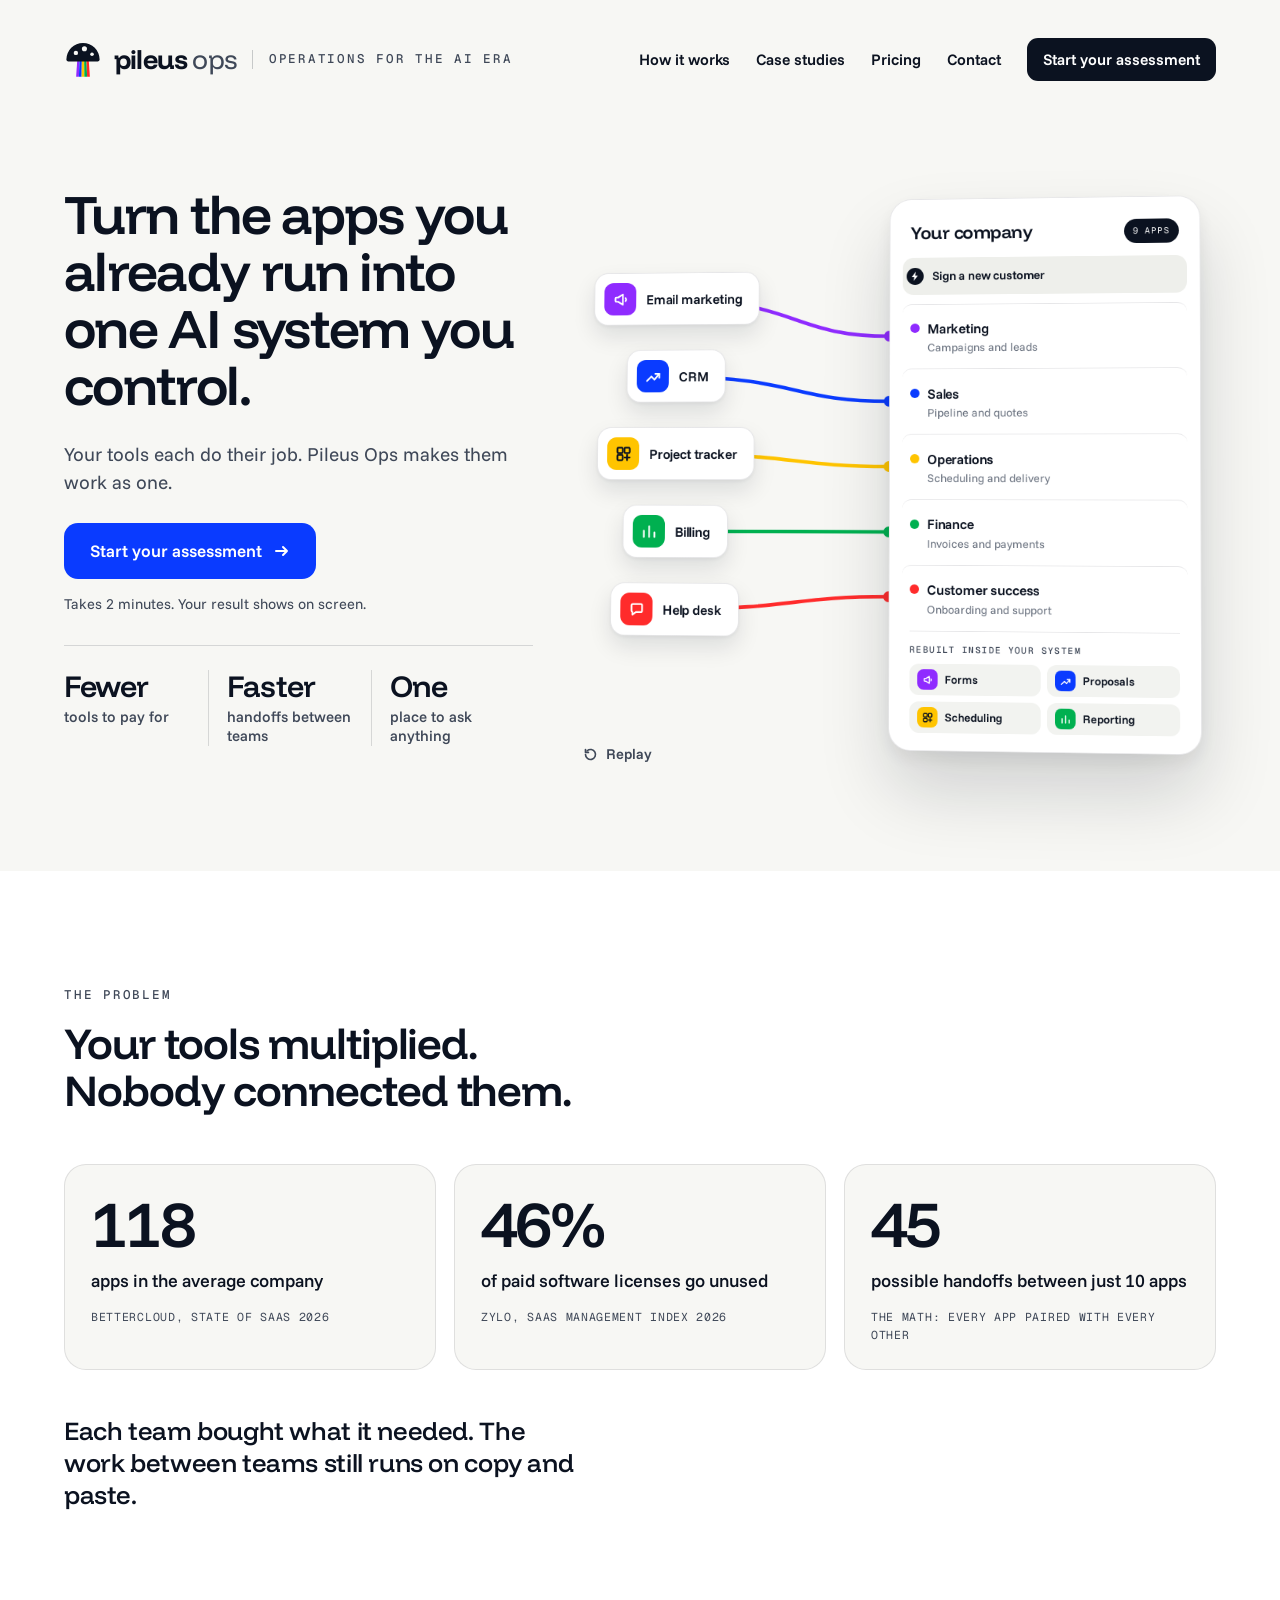
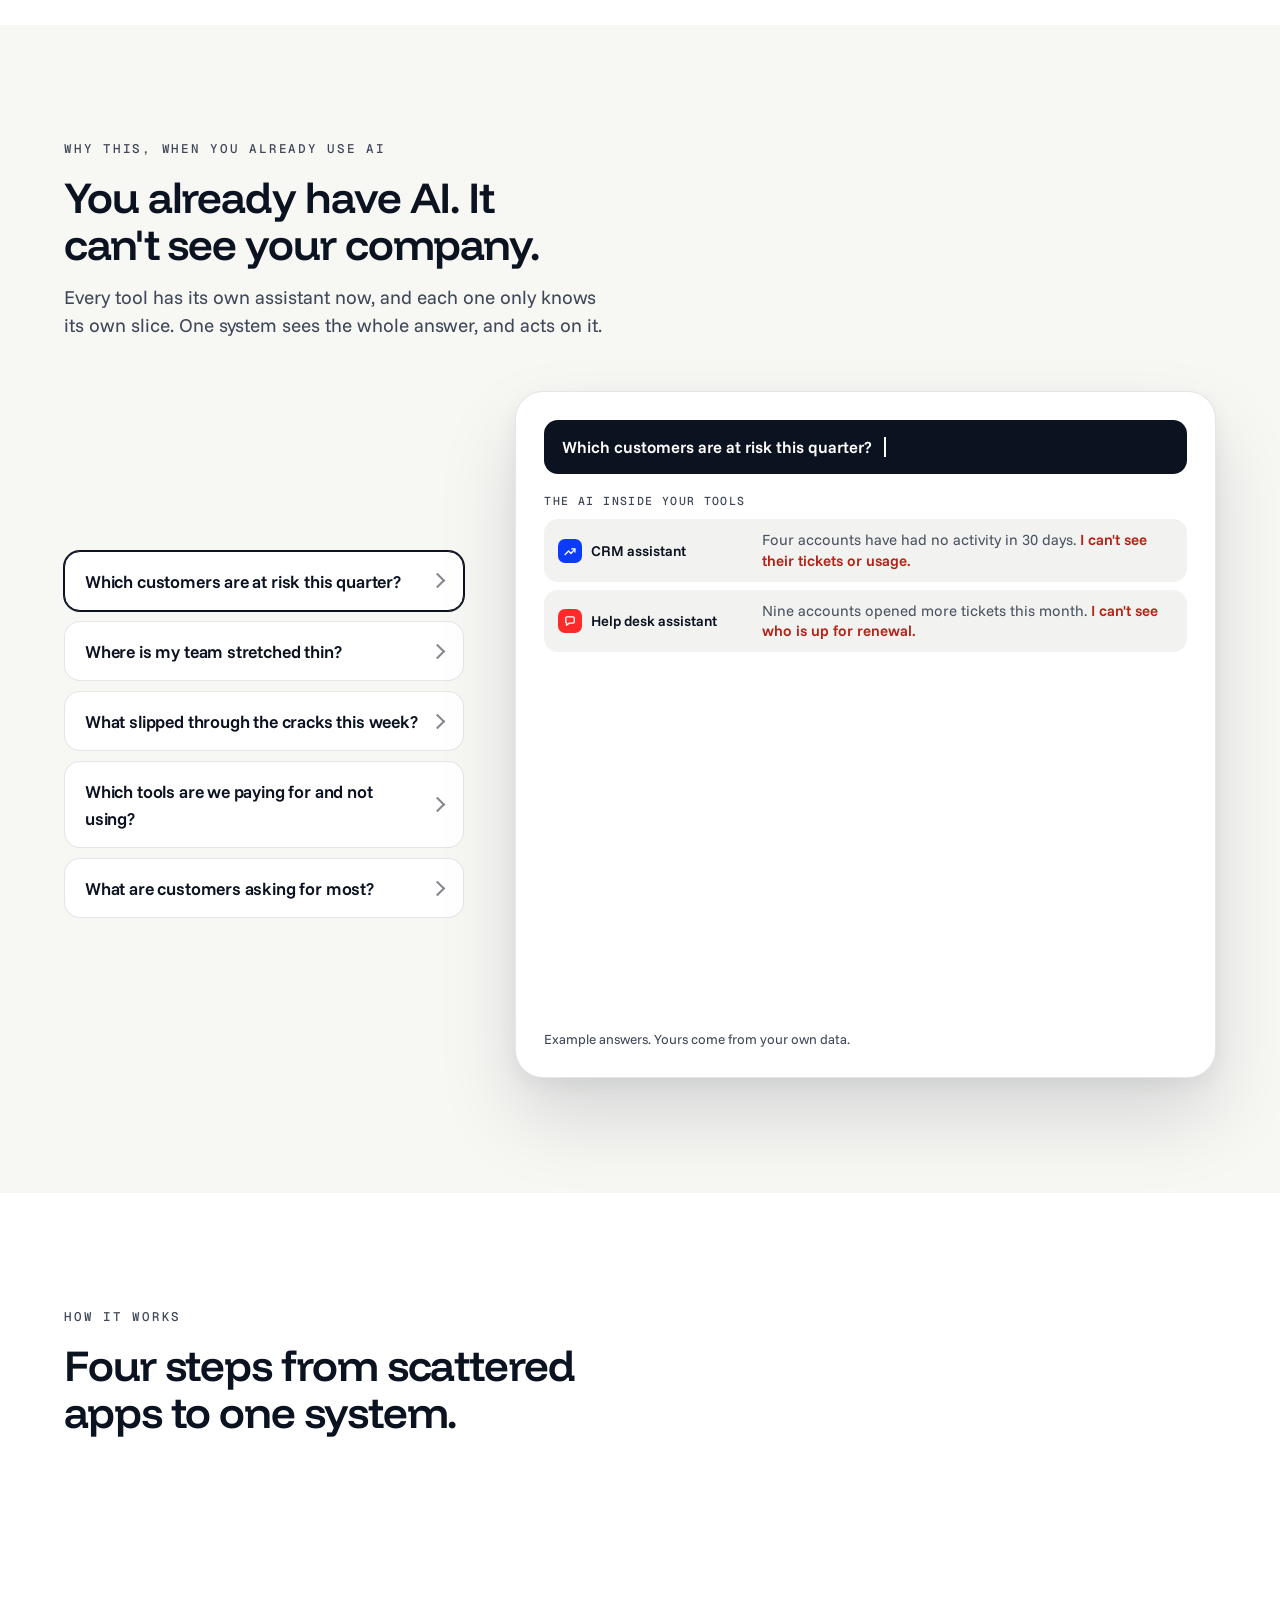
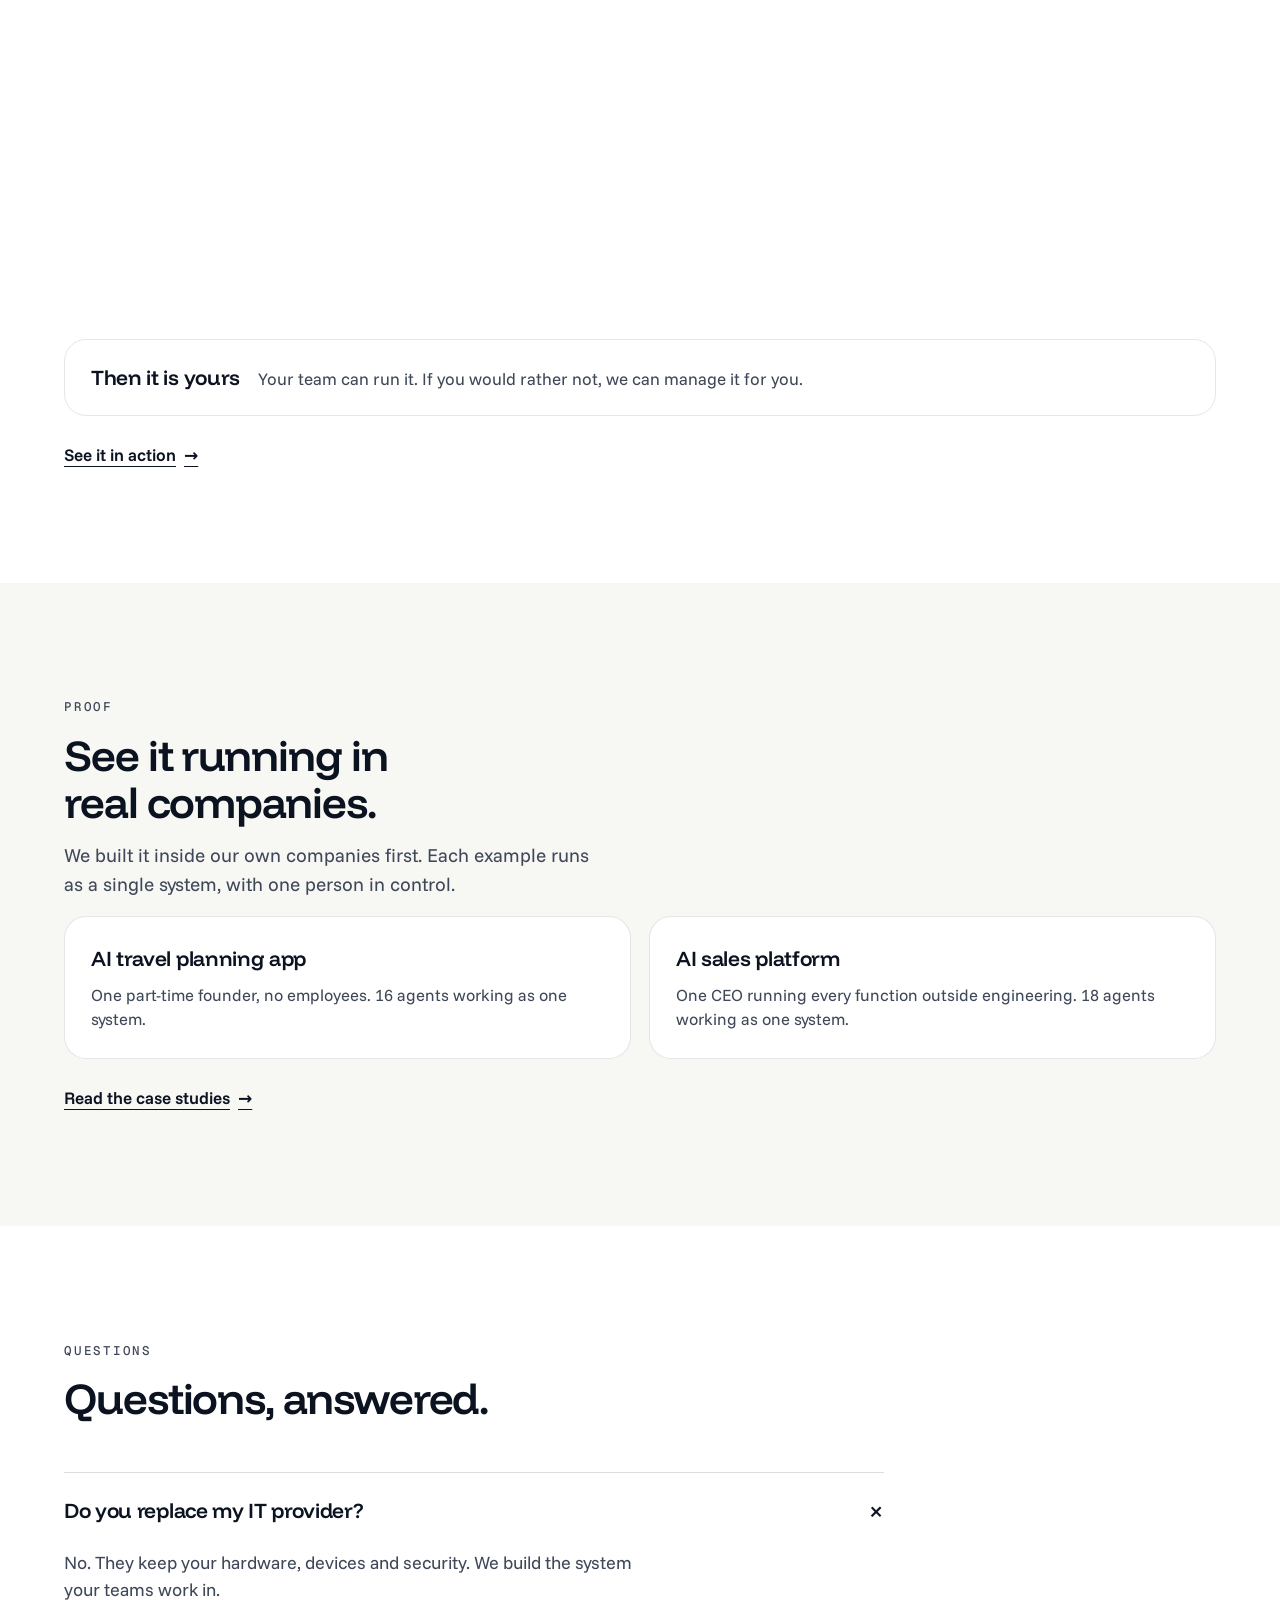
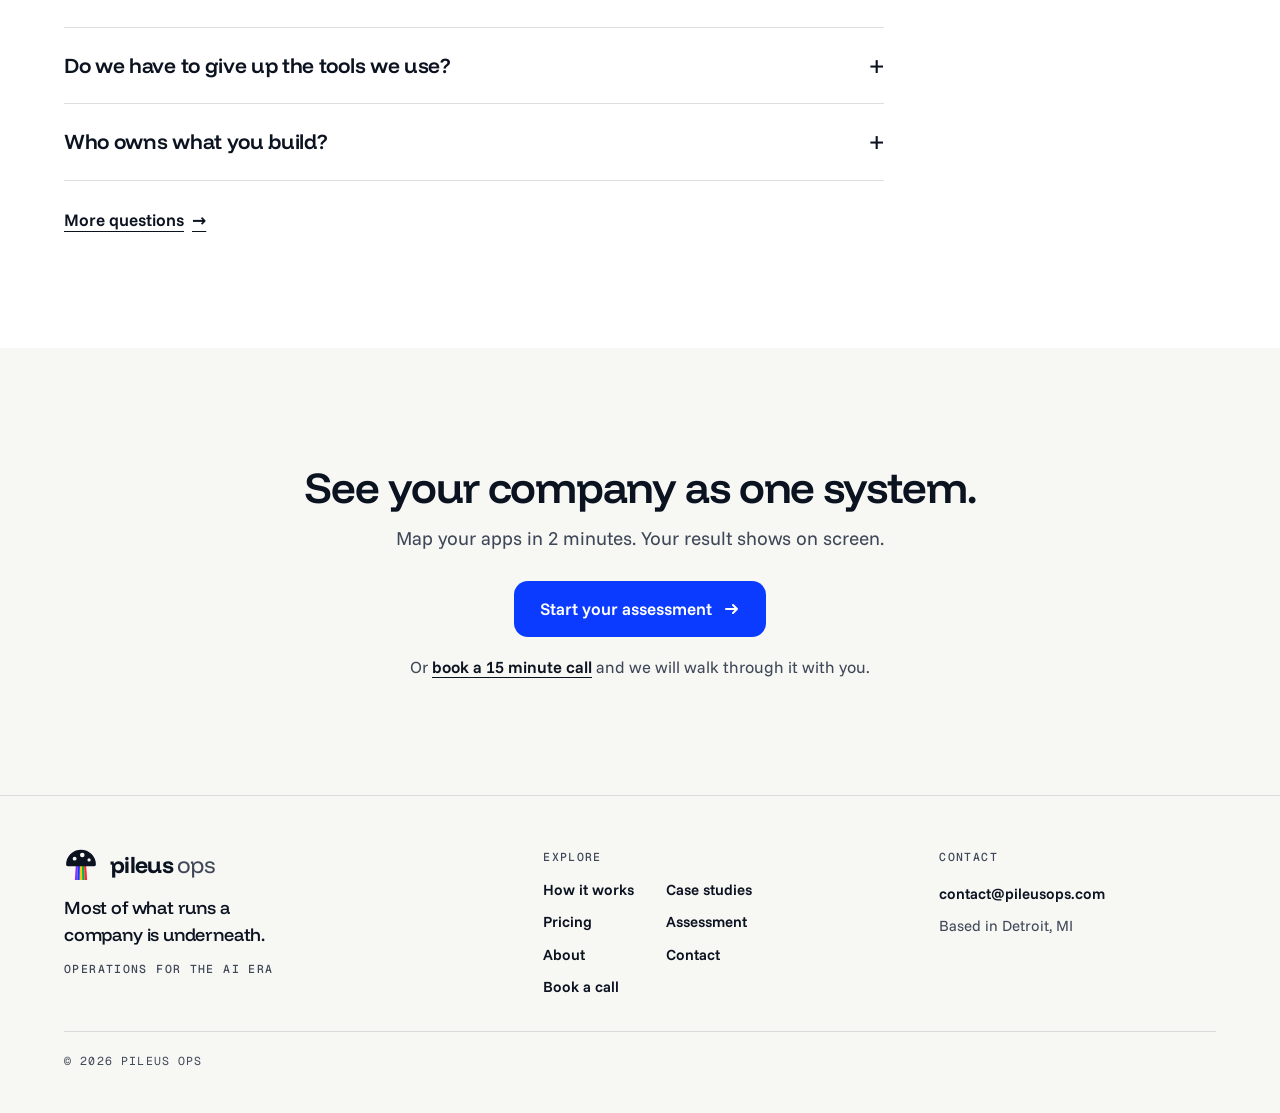
==== commit 0ab2bc4d: "Add the example Blueprint page, with a preview on Pricing /blueprint/ shows what the first paid step" ====
--- a/index.html
+++ b/index.html
@@ -22,7 +22,7 @@
 <link rel="preconnect" href="https://fonts.googleapis.com">
 <link rel="preconnect" href="https://fonts.gstatic.com" crossorigin>
 <link rel="stylesheet" href="https://fonts.googleapis.com/css2?family=Funnel+Display:wght@500;600;700&family=Funnel+Sans:wght@400;500;600&family=Geist+Mono:wght@500&display=swap">
-<link rel="stylesheet" href="/site.css?v=202611251710">
+<link rel="stylesheet" href="/site.css?v=202611251720">
 </head>
 <body>
 <div class="bar">
@@ -170,8 +170,8 @@
     <small>&copy; 2026 Pileus Ops</small>
   </div>
 </footer>
-<script src="/brand.js?v=202611251710"></script>
-<script src="/hero.js?v=202611251710"></script>
-<script src="/app.js?v=202611251710"></script>
+<script src="/brand.js?v=202611251720"></script>
+<script src="/hero.js?v=202611251720"></script>
+<script src="/app.js?v=202611251720"></script>
 </body>
 </html>
--- a/site.css
+++ b/site.css
@@ -864,3 +864,59 @@
   .foot .in{grid-template-columns:1fr;gap:28px}
   .foot nav{grid-template-columns:repeat(2,minmax(0,1fr))}
 }
+
+/* pricing: the example Blueprint map. Dense on purpose, calm in colour: grey lines, one blue for where work gets stuck */
+.bpmap{margin:clamp(28px,4vw,52px) 0 0;border:1px solid var(--line);border-radius:24px;background:var(--bg);overflow:hidden}
+.band:not(.white) .bpmap{box-shadow:0 20px 44px rgba(11,18,32,.06)}
+.bp-top{display:flex;justify-content:space-between;gap:16px;padding:20px clamp(20px,3vw,32px) 0}
+.bp-top .cm-h{margin:0}
+.bp-scroll{padding:6px clamp(8px,1.4vw,16px) 0}
+.bp-scroll svg{display:block;width:100%;height:auto;font-family:var(--sans)}
+.bpmap .dots circle{fill:rgba(11,18,32,.11)}
+.bpmap .rule{stroke:rgba(11,18,32,.1);stroke-width:1;stroke-dasharray:2 6}
+.bpmap text{text-anchor:middle}
+.bpmap .lh{font-family:var(--mono);font-size:11.5px;letter-spacing:.14em;text-transform:uppercase;fill:var(--mute)}
+.bpmap .ln{fill:rgba(11,18,32,.38)}
+.bpmap .hand path{fill:none;stroke:rgba(11,18,32,.4);stroke-width:1.4}
+.bpmap .hand .h{stroke-dasharray:4 5}
+.bpmap .hand .s{stroke:var(--sales);stroke-width:2.2}
+.bpmap .node rect{fill:#fff;stroke:rgba(11,18,32,.2);stroke-width:1}
+.bpmap .node text{font-size:13px;font-weight:500;fill:var(--ink)}
+.bpmap .pin circle{fill:var(--sales);stroke:var(--bg);stroke-width:3}
+.bpmap .pin text{font-family:var(--mono);font-size:12.5px;font-weight:500;fill:#fff}
+.bp-key{list-style:none;margin:0;padding:14px clamp(20px,3vw,32px) 16px;display:flex;flex-wrap:wrap;gap:10px 28px;border-top:1px solid var(--line);font-size:15px;color:var(--mute)}
+.bp-key li{display:flex;align-items:center;gap:10px}
+.bp-key i{flex:none;width:30px;height:0;border-top:1.5px solid rgba(11,18,32,.45)}
+.bp-key .k-hand{border-top-style:dashed}
+.bp-key .k-stuck{width:22px;height:22px;border:0;border-radius:50%;background:var(--sales);color:#fff;font:500 12px/22px var(--mono);font-style:normal;text-align:center}
+.bp-next{padding:22px clamp(20px,3vw,32px) 24px;border-top:1px solid var(--line);background:#fff}
+.bp-next .cm-h{margin:0 0 14px}
+.bp-rec{border:2px solid var(--sales);border-radius:18px;padding:20px clamp(18px,2.4vw,26px) 22px}
+.bp-rec .cm-h{margin:0 0 8px;color:var(--sales)}
+.bp-rec p:last-child{margin:10px 0 0;max-width:78ch;font-size:16.5px;line-height:1.45;color:var(--mute)}
+.bp-next .bp-sub{margin:26px 0 2px}
+.bp-next ol{list-style:none;margin:0;padding:0}
+.bp-next li{display:grid;grid-template-columns:22px minmax(0,1fr) auto;gap:6px 16px;align-items:center;padding:13px 0;border-bottom:1px solid var(--line)}
+.bp-next li i{width:22px;height:22px;border-radius:50%;background:var(--sales);color:#fff;font:500 12px/22px var(--mono);font-style:normal;text-align:center}
+.bp-next li p{margin:0;max-width:none;font-size:16.5px;line-height:1.4;color:var(--mute)}
+.bp-next li b{font-weight:600;color:var(--ink)}
+.bp-next li span{font-size:14.5px;color:var(--mute);text-align:right;white-space:nowrap}
+.bp-one{margin:18px 0 0;max-width:none;font-size:16.5px;color:var(--mute)}
+.bp-one b{font-weight:600;color:var(--ink)}
+.bpmap + .grid{margin-top:18px}
+/* the short preview on Pricing: the top of the map fading out, the whole thing a link to /blueprint/ */
+a.bpmap.peek{display:block;position:relative;color:inherit;text-decoration:none;transition:transform .2s ease,box-shadow .2s ease}
+a.bpmap.peek:hover{transform:translateY(-2px);box-shadow:0 12px 24px rgba(11,18,32,.08)}
+a.bpmap.peek:focus-visible{outline:2px solid var(--sales);outline-offset:3px}
+.peek .bp-scroll{max-height:clamp(220px,25vw,320px);overflow:hidden;-webkit-mask-image:linear-gradient(#000 38%,transparent 94%);mask-image:linear-gradient(#000 38%,transparent 94%)}
+.bp-more{position:absolute;left:50%;bottom:22px;transform:translateX(-50%);display:inline-flex;align-items:center;gap:10px;min-height:48px;padding:0 22px;border-radius:12px;background:var(--ink);color:#fff;font-weight:600;font-size:16px;white-space:nowrap}
+.after a,.faq a{color:var(--sales);font-weight:600;text-underline-offset:4px;white-space:nowrap}
+@media (max-width:860px){
+  .bp-top{flex-direction:column;gap:4px}
+  .bp-next li{grid-template-columns:22px minmax(0,1fr);align-items:start}
+  .bp-next li i{margin-top:1px}
+  .bp-next li span{grid-column:2;text-align:left;white-space:normal}
+  .bp-scroll{overflow-x:auto;-webkit-overflow-scrolling:touch}
+  .bp-scroll svg{width:880px;max-width:none}
+  .peek .bp-scroll{overflow:hidden}
+}
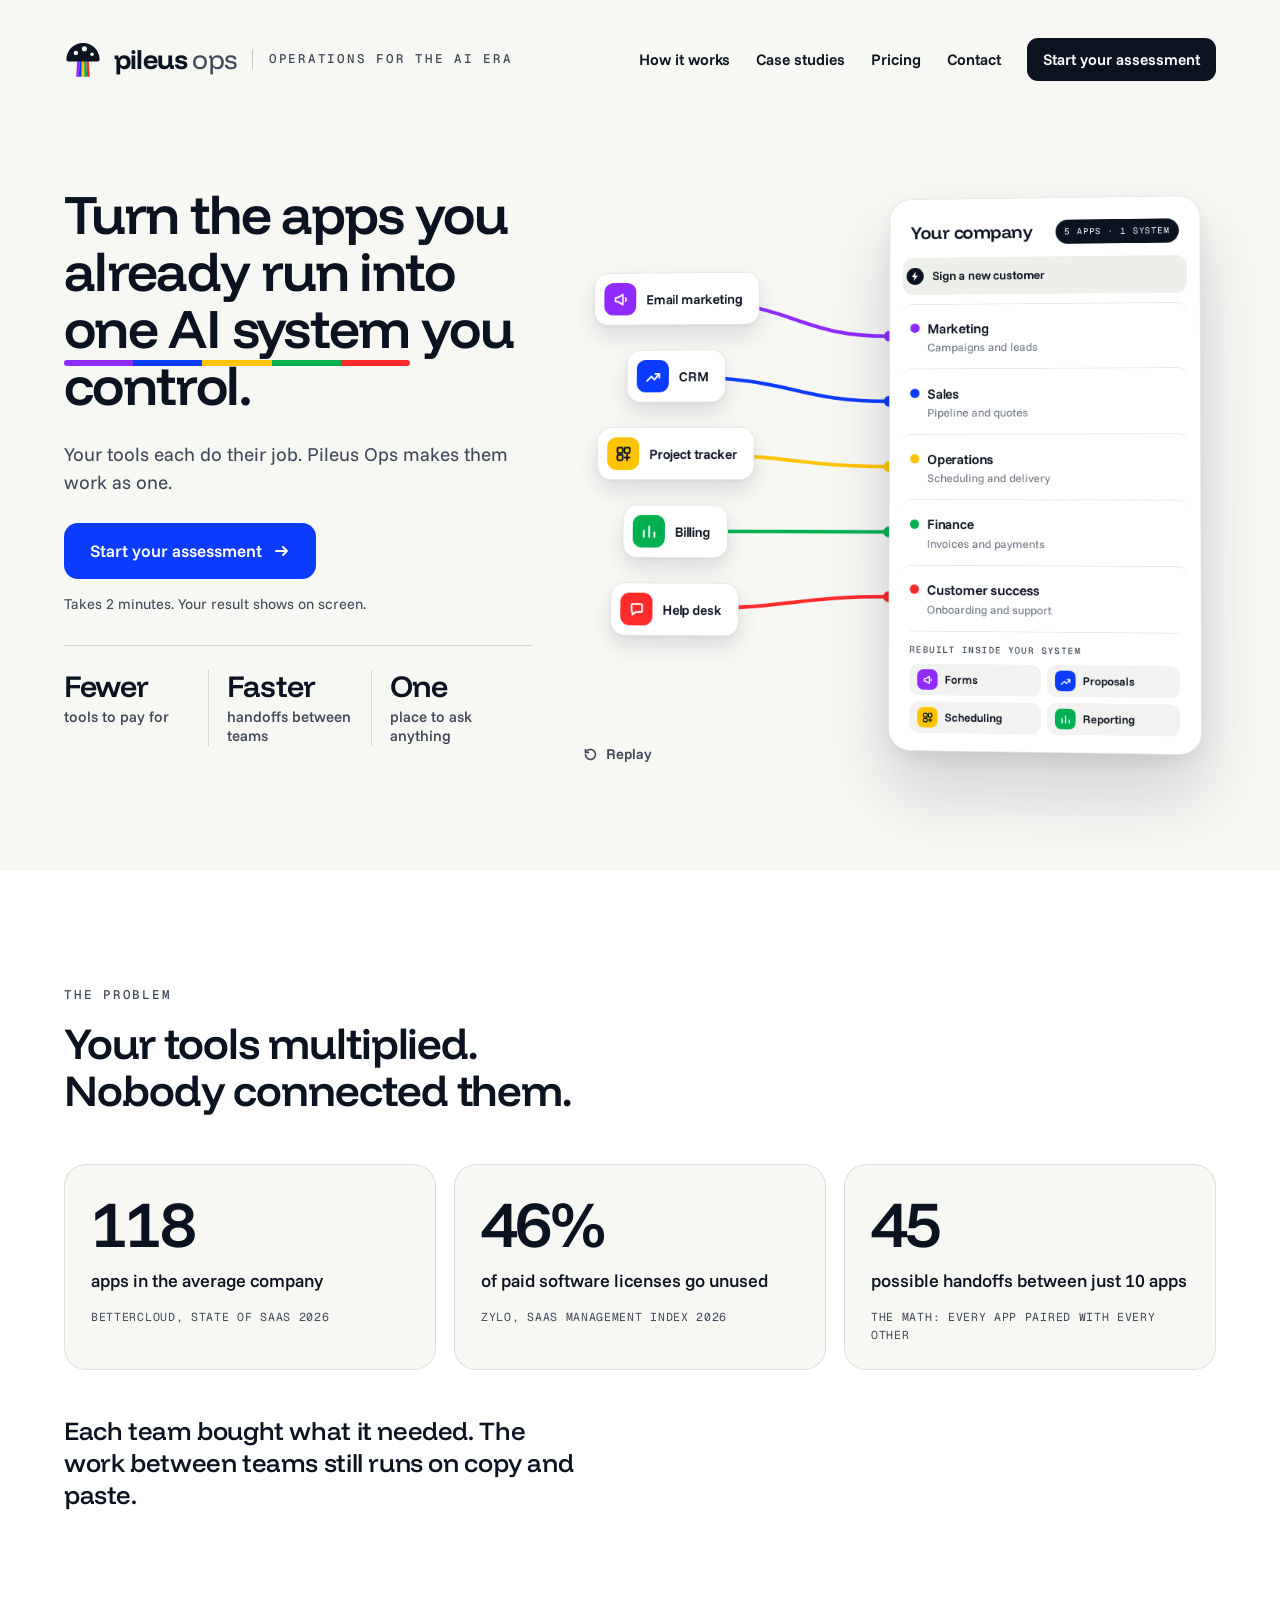
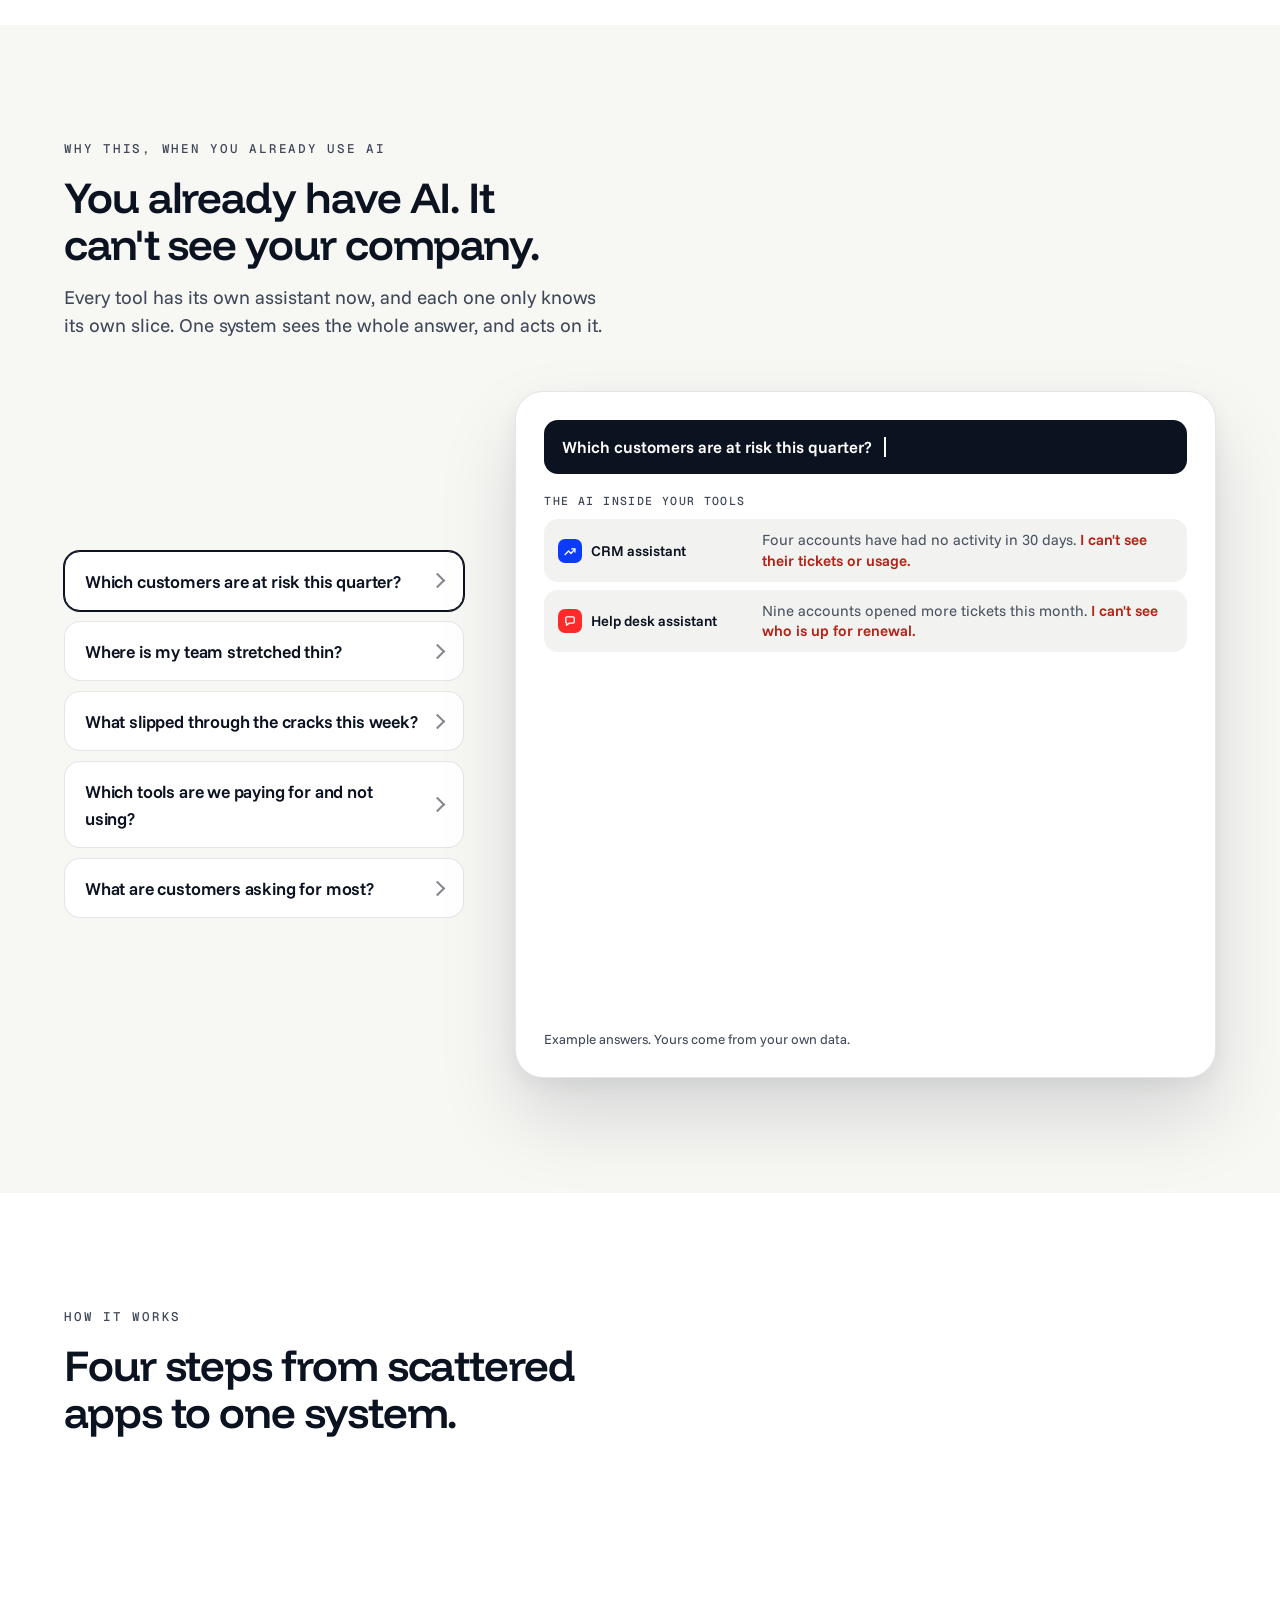
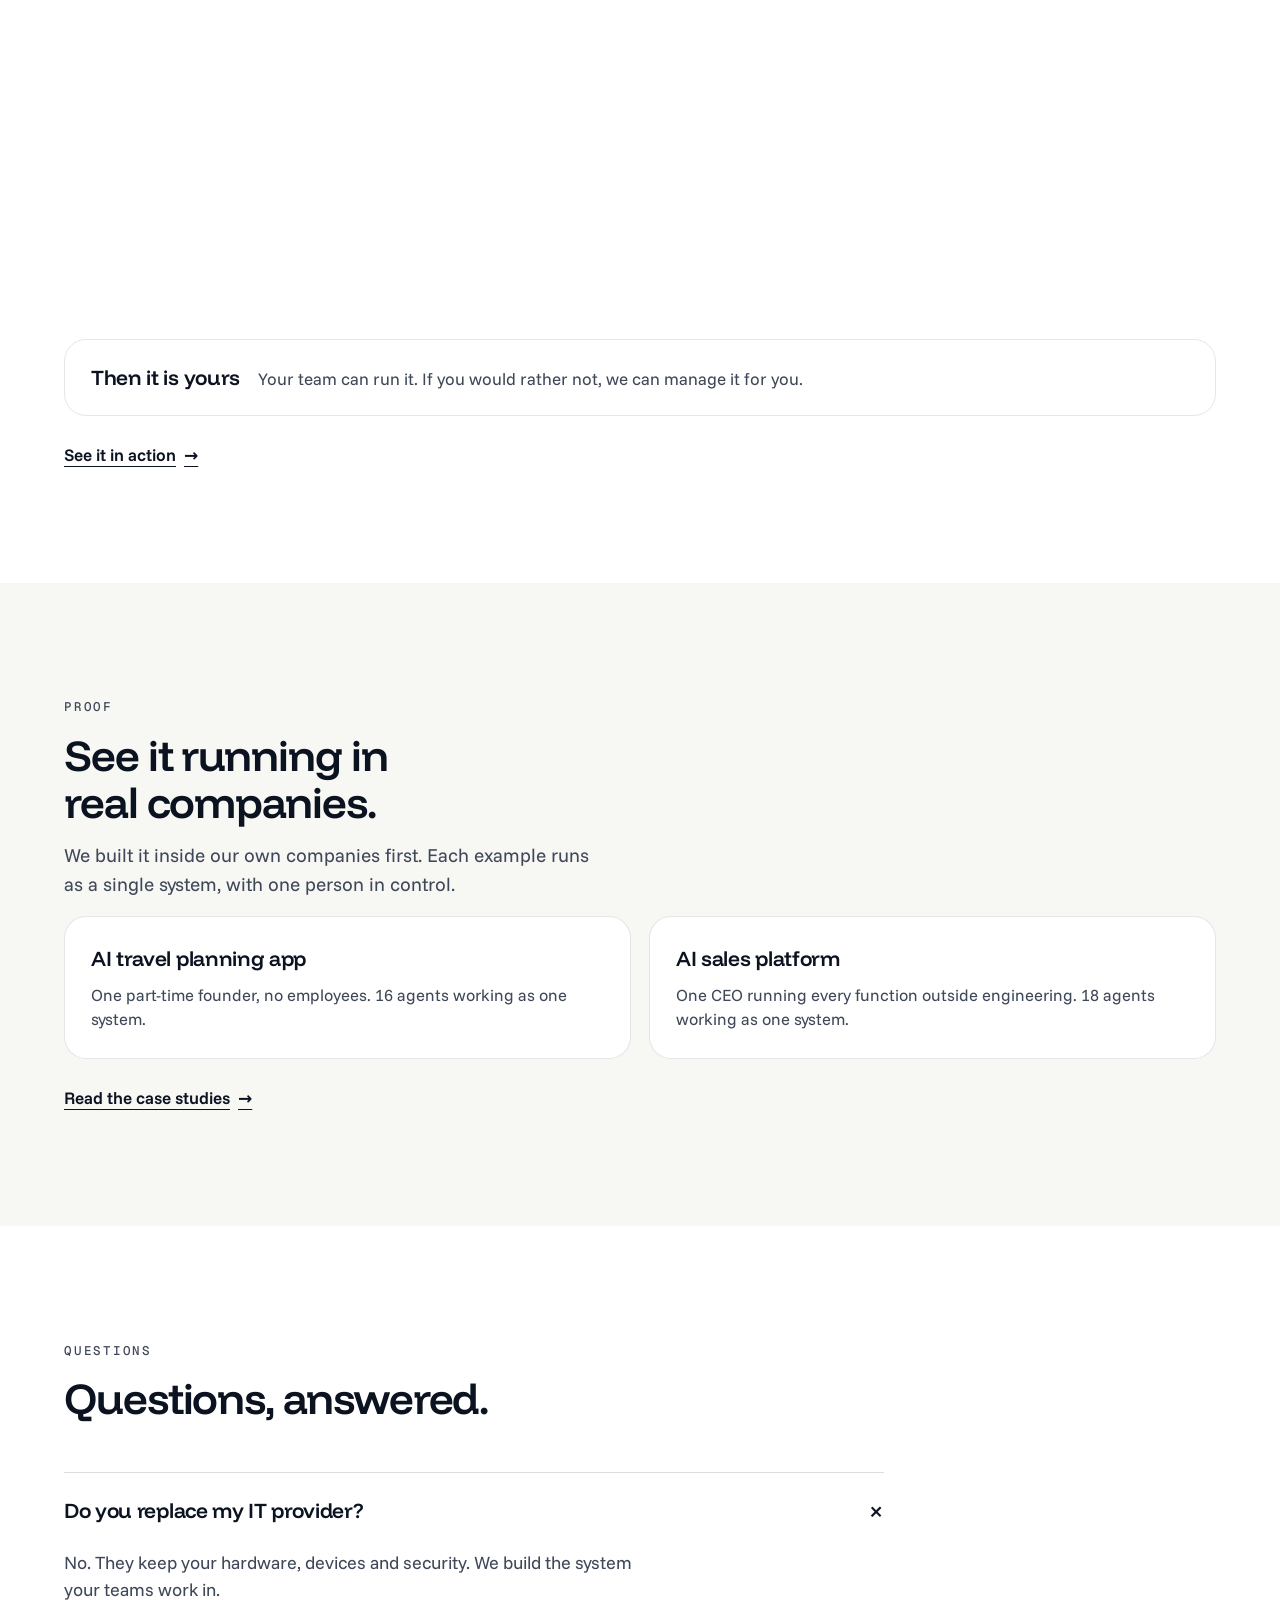
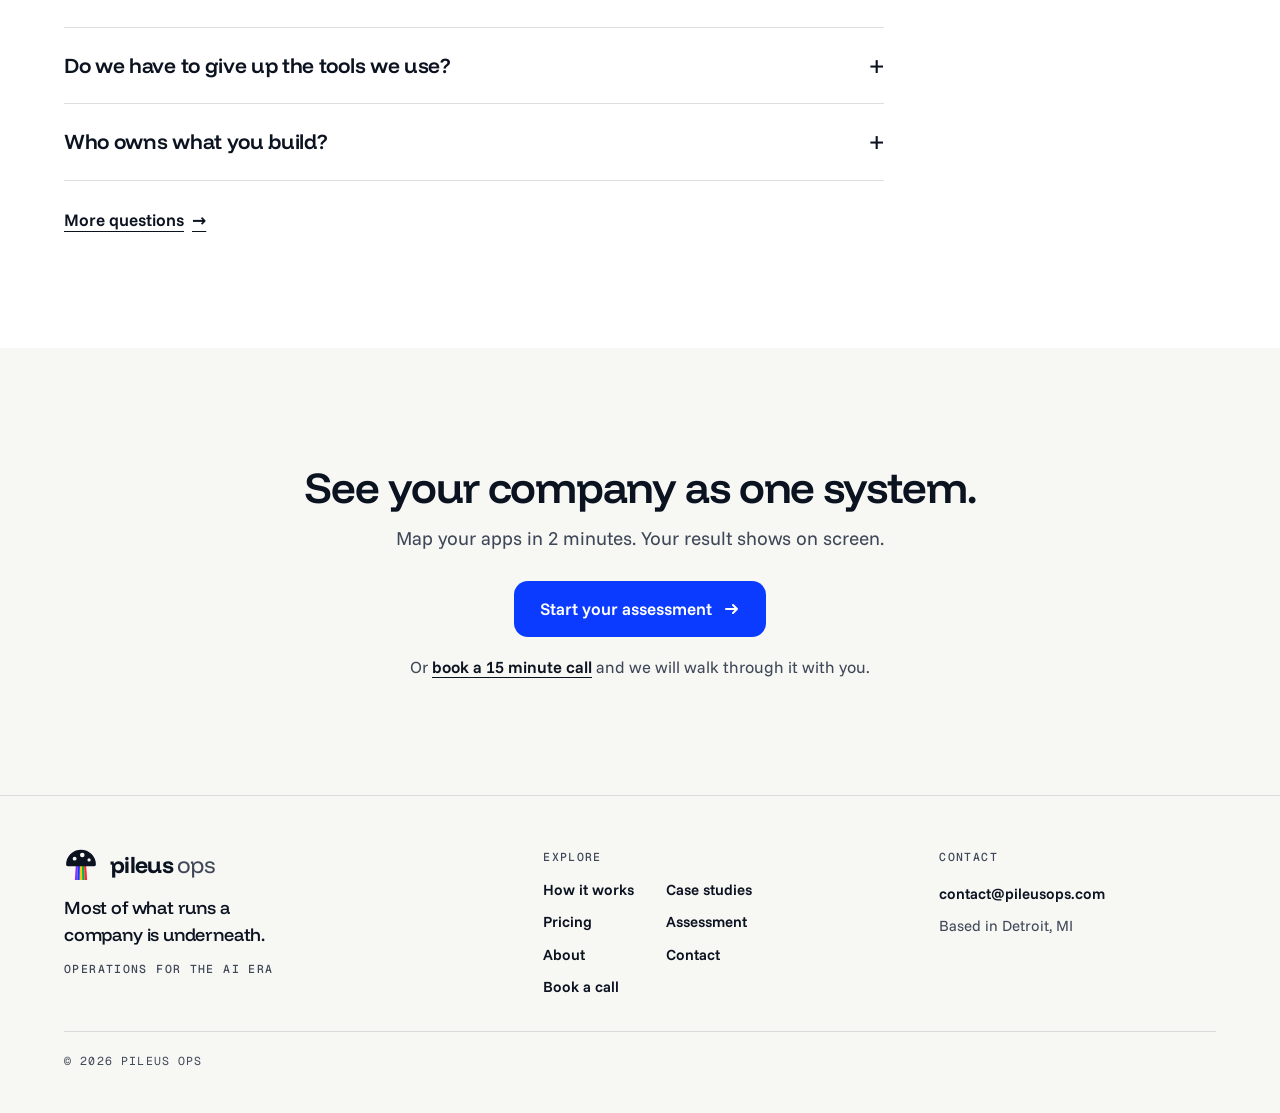
==== commit d7a59202: "Assessment: a report page every visitor can reopen and share A link carries the visitor's answers, s" ====
--- a/index.html
+++ b/index.html
@@ -22,7 +22,7 @@
 <link rel="preconnect" href="https://fonts.googleapis.com">
 <link rel="preconnect" href="https://fonts.gstatic.com" crossorigin>
 <link rel="stylesheet" href="https://fonts.googleapis.com/css2?family=Funnel+Display:wght@500;600;700&family=Funnel+Sans:wght@400;500;600&family=Geist+Mono:wght@500&display=swap">
-<link rel="stylesheet" href="/site.css?v=202611251720">
+<link rel="stylesheet" href="/site.css?v=202611251729">
 </head>
 <body>
 <div class="bar">
@@ -170,8 +170,8 @@
     <small>&copy; 2026 Pileus Ops</small>
   </div>
 </footer>
-<script src="/brand.js?v=202611251720"></script>
-<script src="/hero.js?v=202611251720"></script>
-<script src="/app.js?v=202611251720"></script>
+<script src="/brand.js?v=202611251729"></script>
+<script src="/hero.js?v=202611251729"></script>
+<script src="/app.js?v=202611251729"></script>
 </body>
 </html>
--- a/site.css
+++ b/site.css
@@ -920,3 +920,13 @@
   .bp-scroll svg{width:880px;max-width:none}
   .peek .bp-scroll{overflow:hidden}
 }
+
+/* the assessment report: the page a visitor's emailed link opens */
+.rshare{display:flex;flex-wrap:wrap;gap:10px 24px;align-items:center;justify-content:space-between;margin-bottom:clamp(24px,3vw,36px);padding:16px 20px;border:1px solid var(--sales);border-radius:16px;background:#fff}
+.rshare p{margin:0;font-size:16px;line-height:1.4}
+.rshare button{all:unset;cursor:pointer;font-weight:600;font-size:15.5px;text-decoration:underline;text-underline-offset:4px;white-space:nowrap}
+.rshare button:focus-visible{outline:2px solid var(--sales);outline-offset:4px}
+.rasm{flex:1 1 100%;min-width:0;padding-top:22px;border-top:1px solid var(--line)}
+.rasm ul{list-style:none;margin:0;padding:0;display:grid;grid-template-columns:repeat(auto-fit,minmax(260px,1fr));gap:10px 32px;font-size:15.5px;line-height:1.45;color:var(--mute)}
+.rasm li{display:flex;gap:10px}
+.rasm li::before{content:"";flex:none;width:6px;height:6px;margin-top:8px;border-radius:50%;background:var(--sales)}
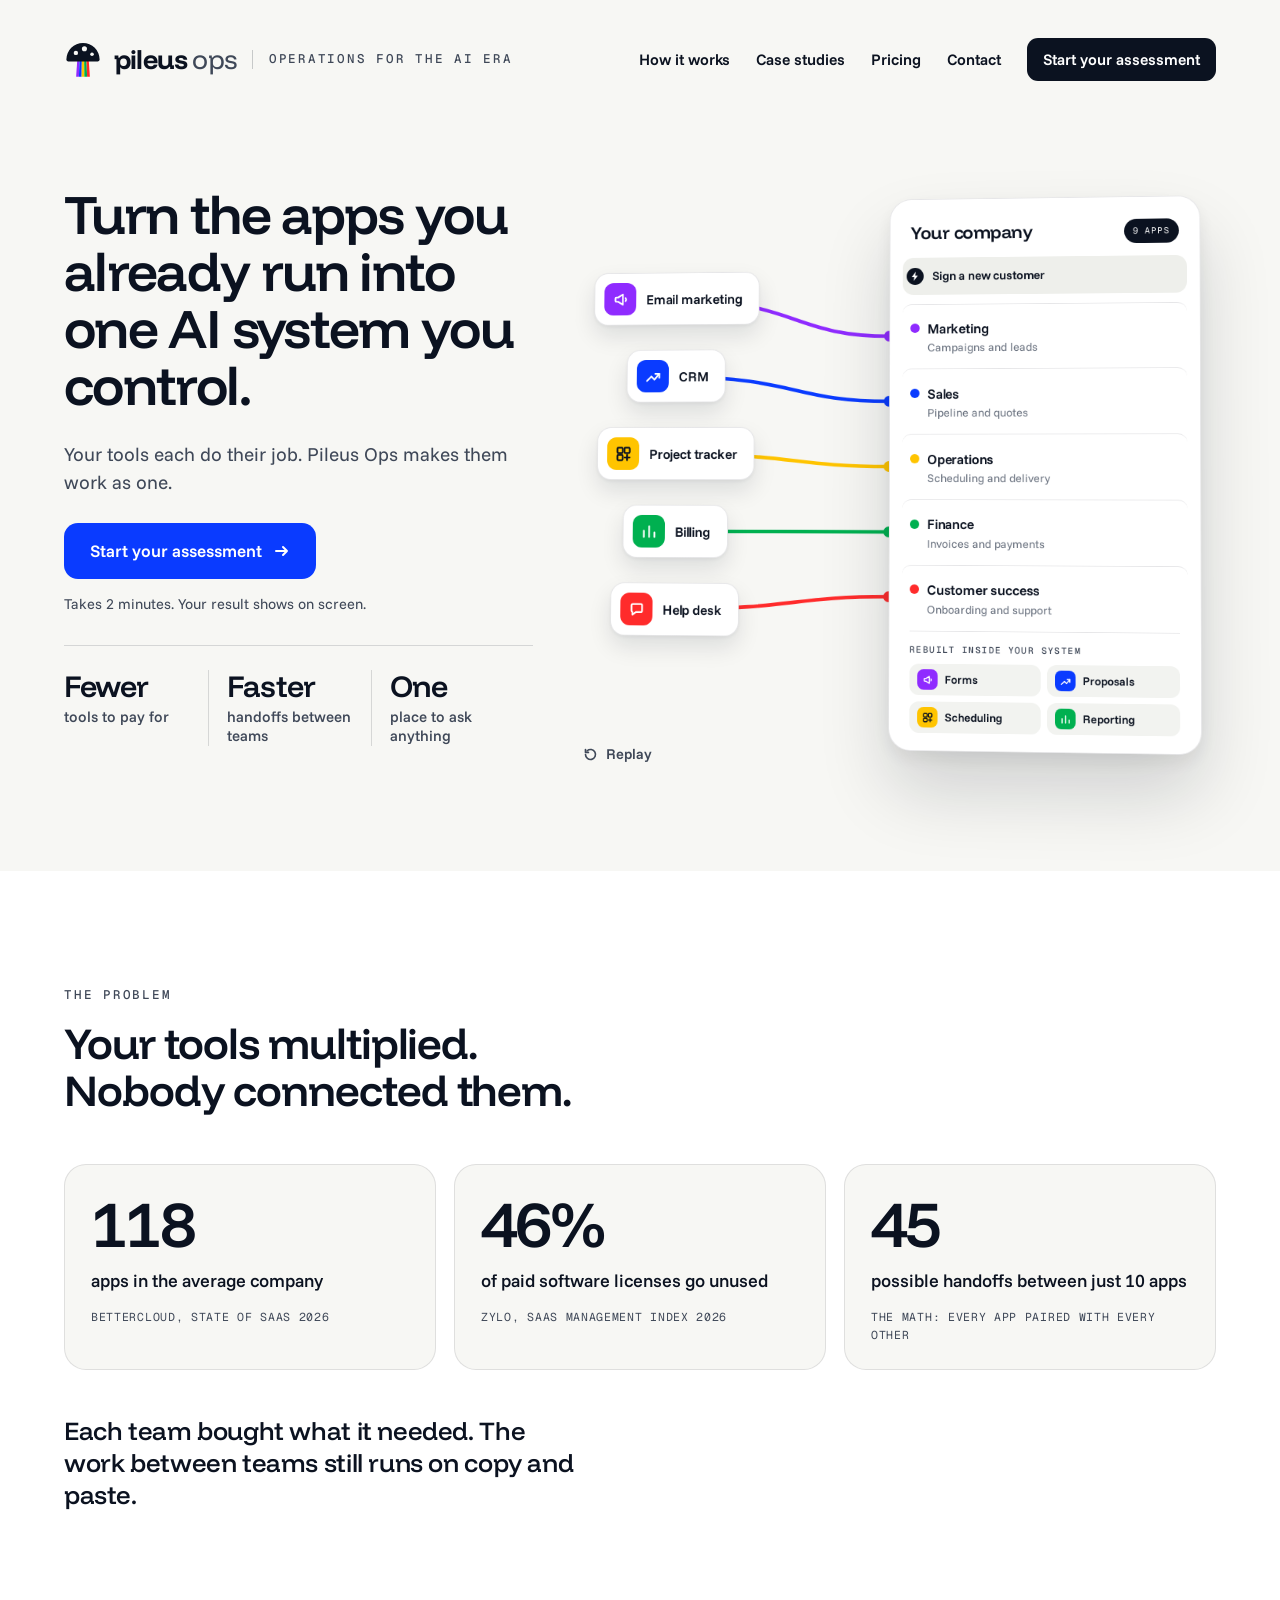
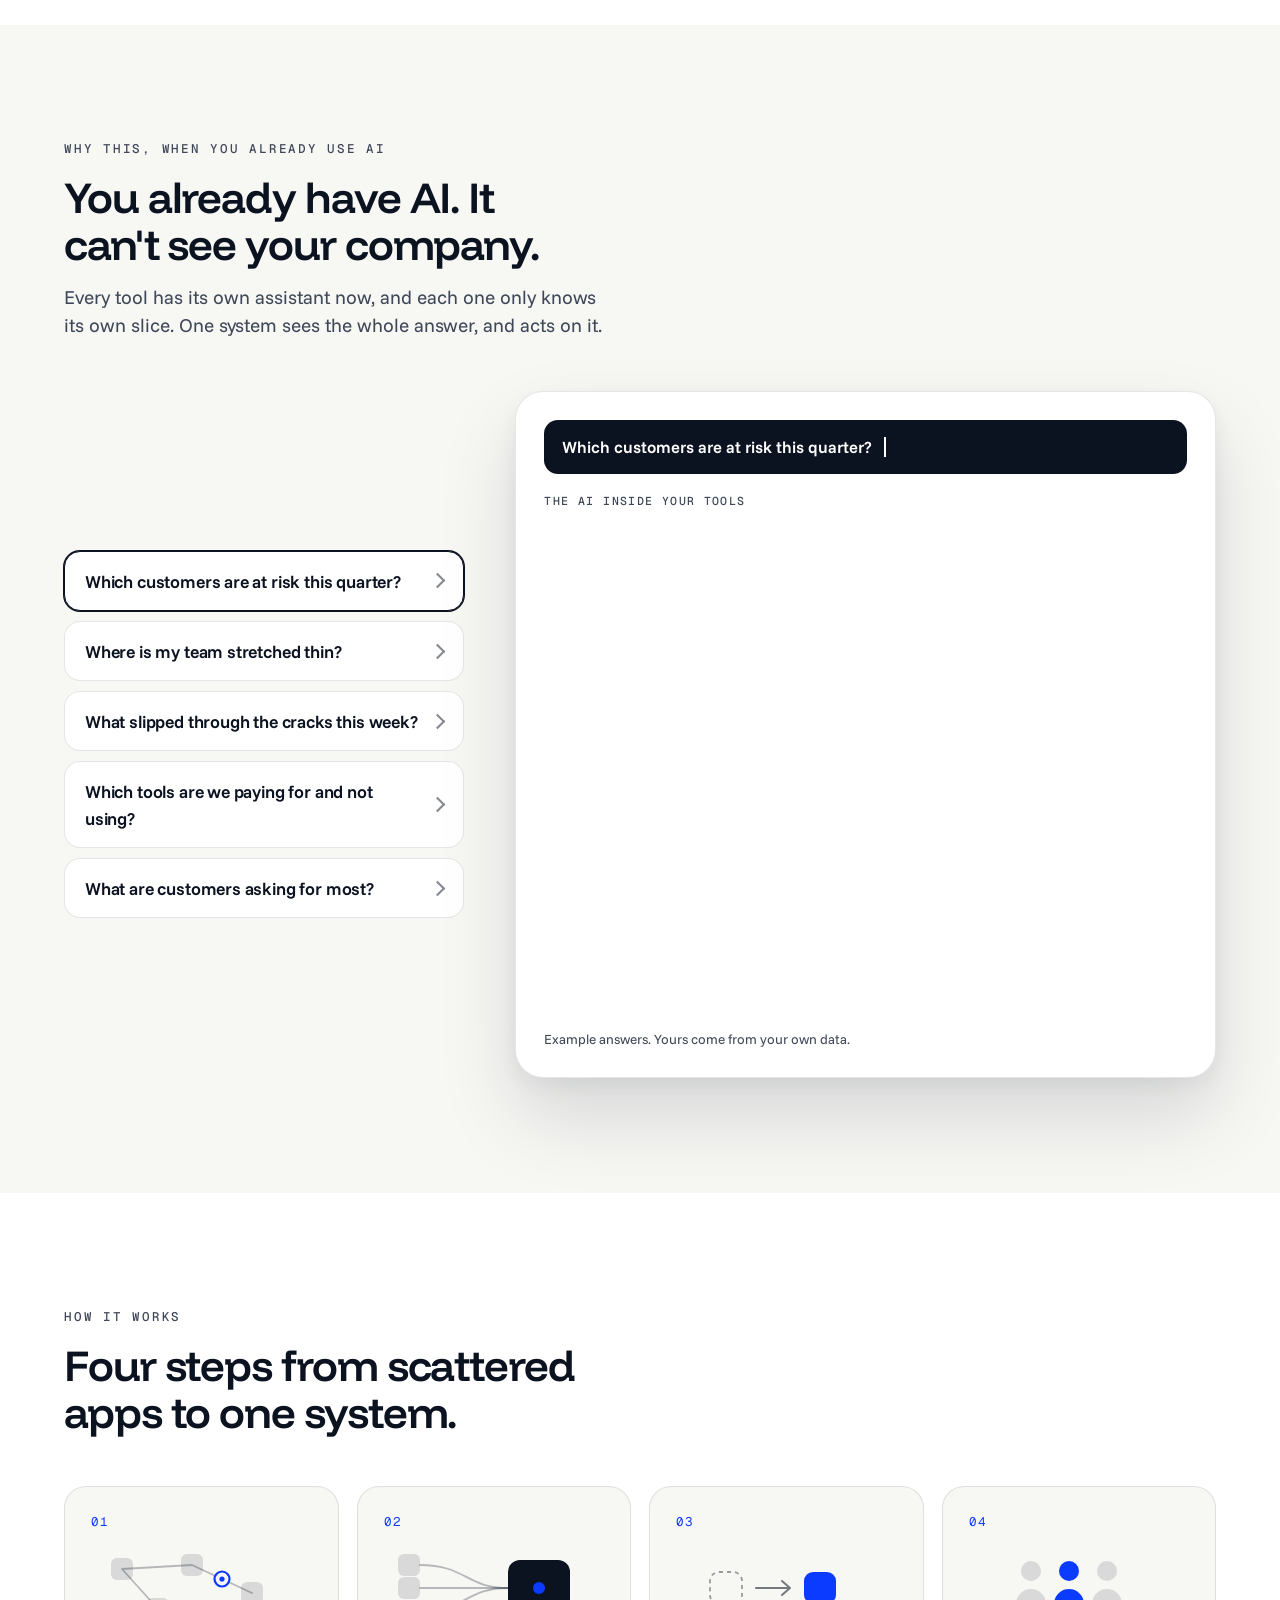
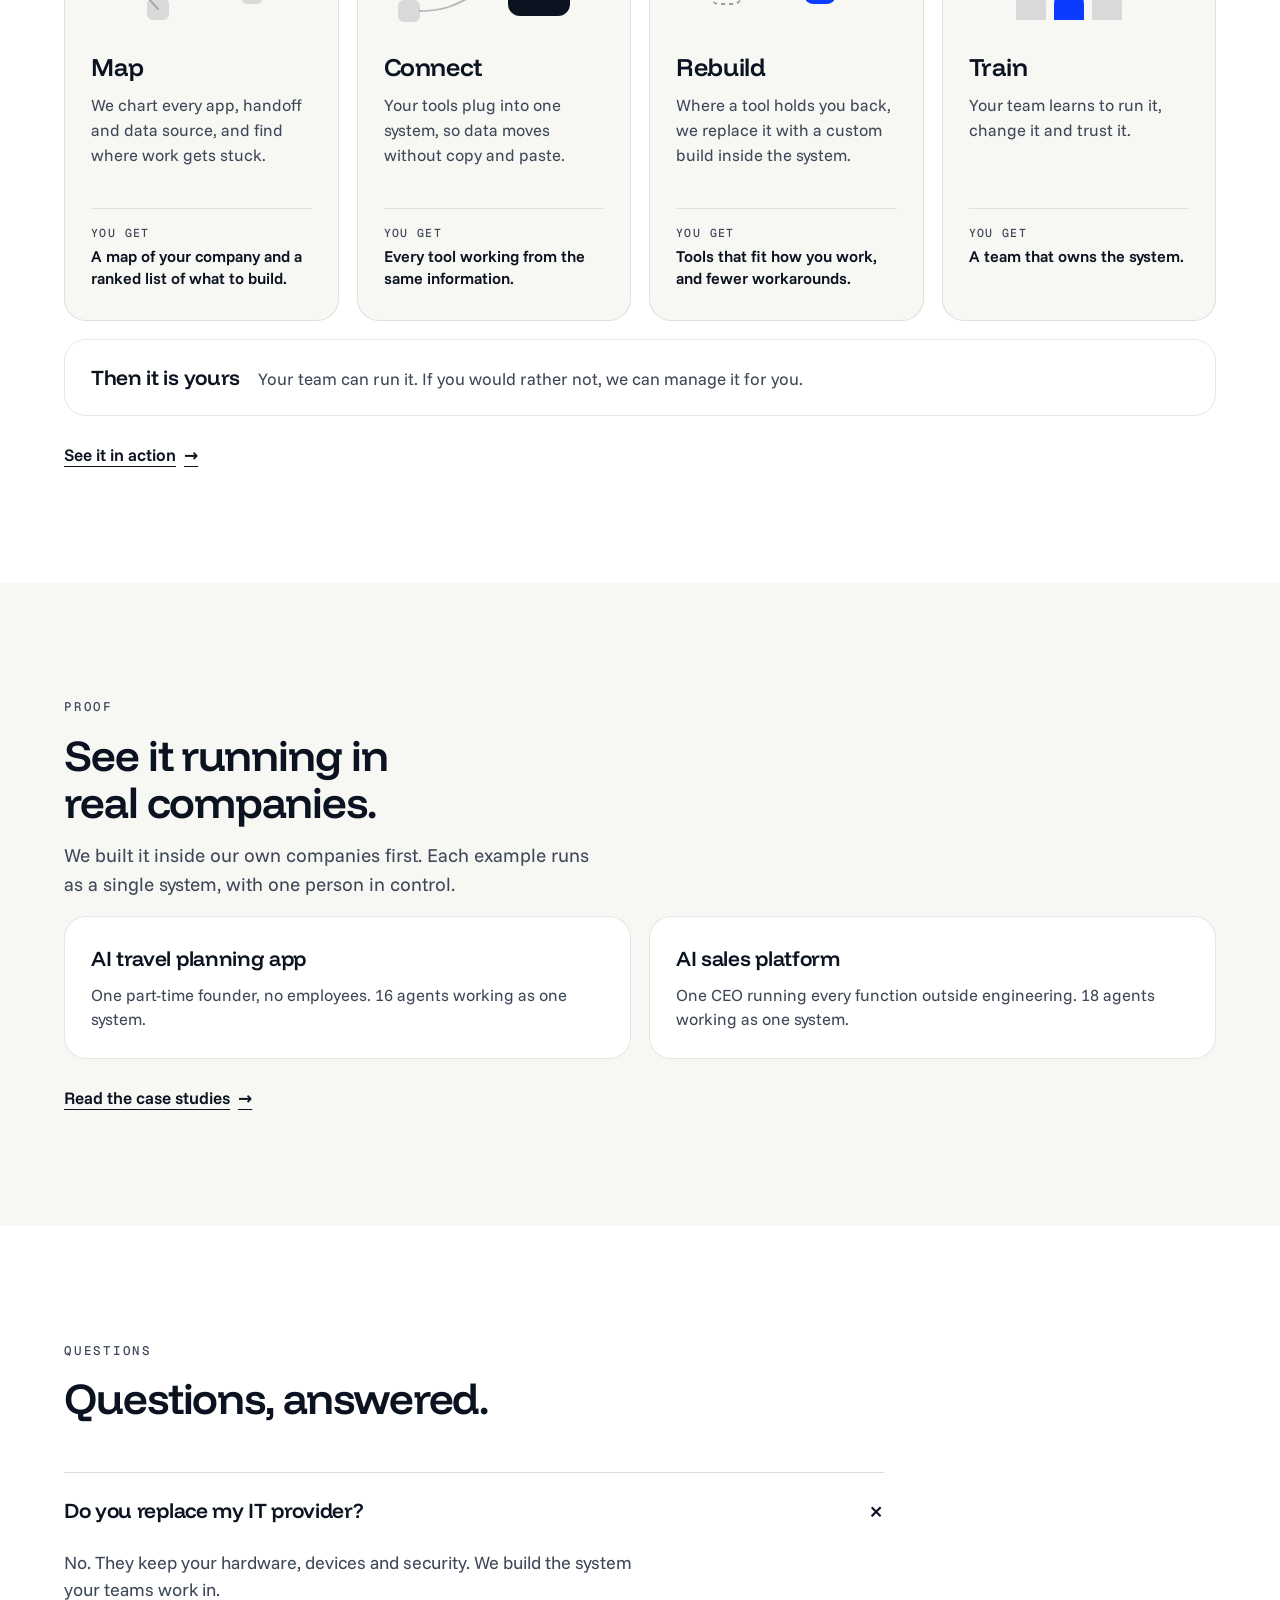
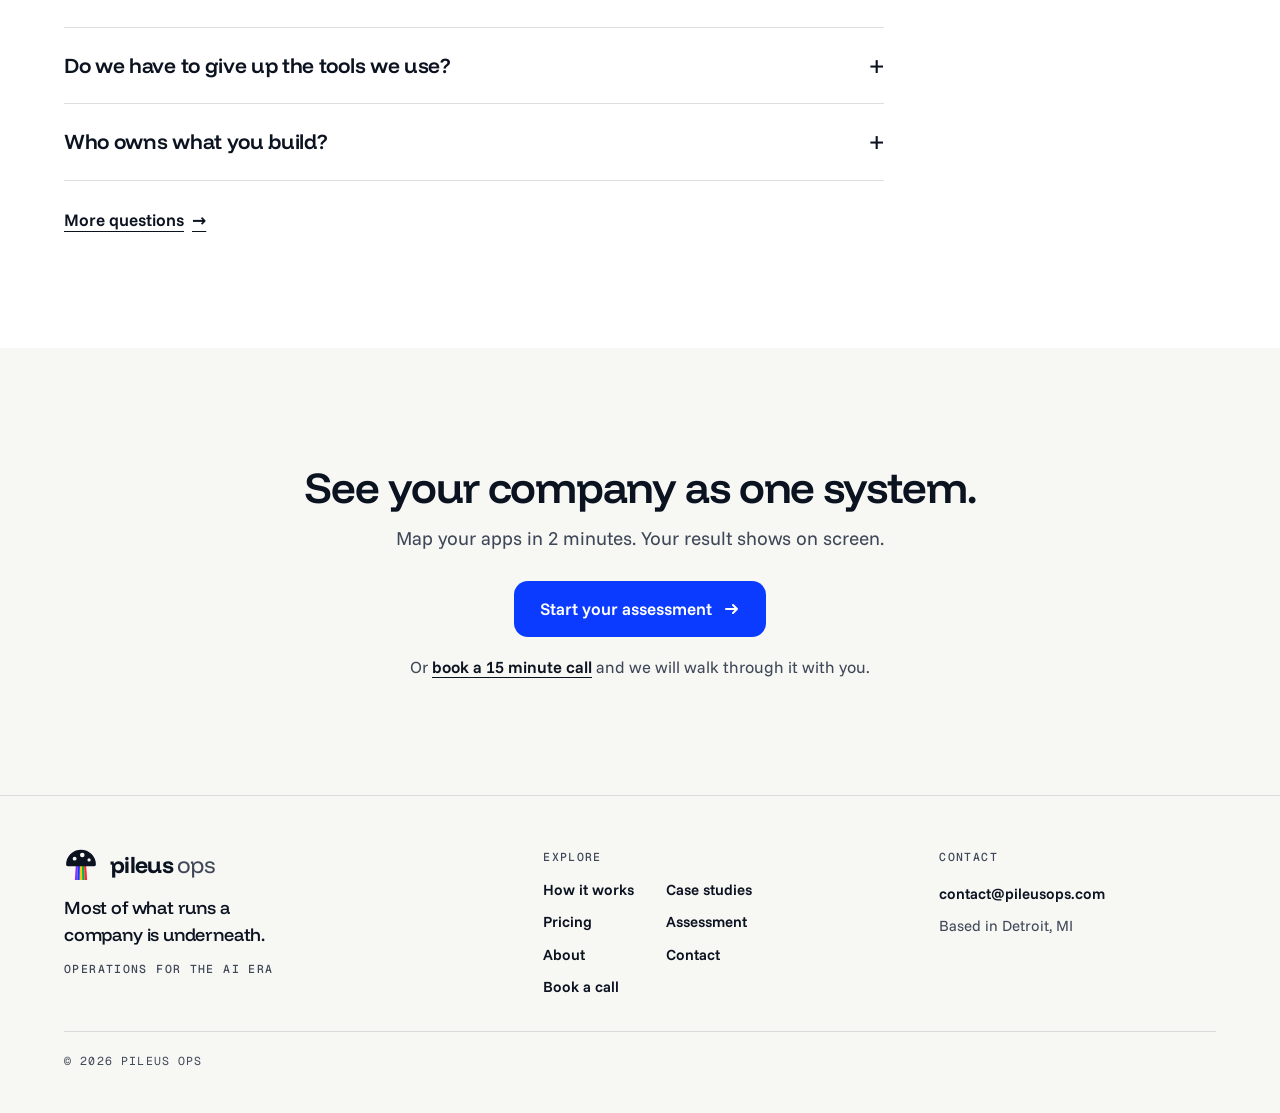
==== commit a0eb0194: "Rename the entry stage from First workflow to First build "Workflow" made the entry offer read as an" ====
--- a/index.html
+++ b/index.html
@@ -22,7 +22,7 @@
 <link rel="preconnect" href="https://fonts.googleapis.com">
 <link rel="preconnect" href="https://fonts.gstatic.com" crossorigin>
 <link rel="stylesheet" href="https://fonts.googleapis.com/css2?family=Funnel+Display:wght@500;600;700&family=Funnel+Sans:wght@400;500;600&family=Geist+Mono:wght@500&display=swap">
-<link rel="stylesheet" href="/site.css?v=202611251729">
+<link rel="stylesheet" href="/site.css?v=202611251929">
 </head>
 <body>
 <div class="bar">
@@ -170,8 +170,8 @@
     <small>&copy; 2026 Pileus Ops</small>
   </div>
 </footer>
-<script src="/brand.js?v=202611251729"></script>
-<script src="/hero.js?v=202611251729"></script>
-<script src="/app.js?v=202611251729"></script>
+<script src="/brand.js?v=202611251929"></script>
+<script src="/hero.js?v=202611251929"></script>
+<script src="/app.js?v=202611251929"></script>
 </body>
 </html>
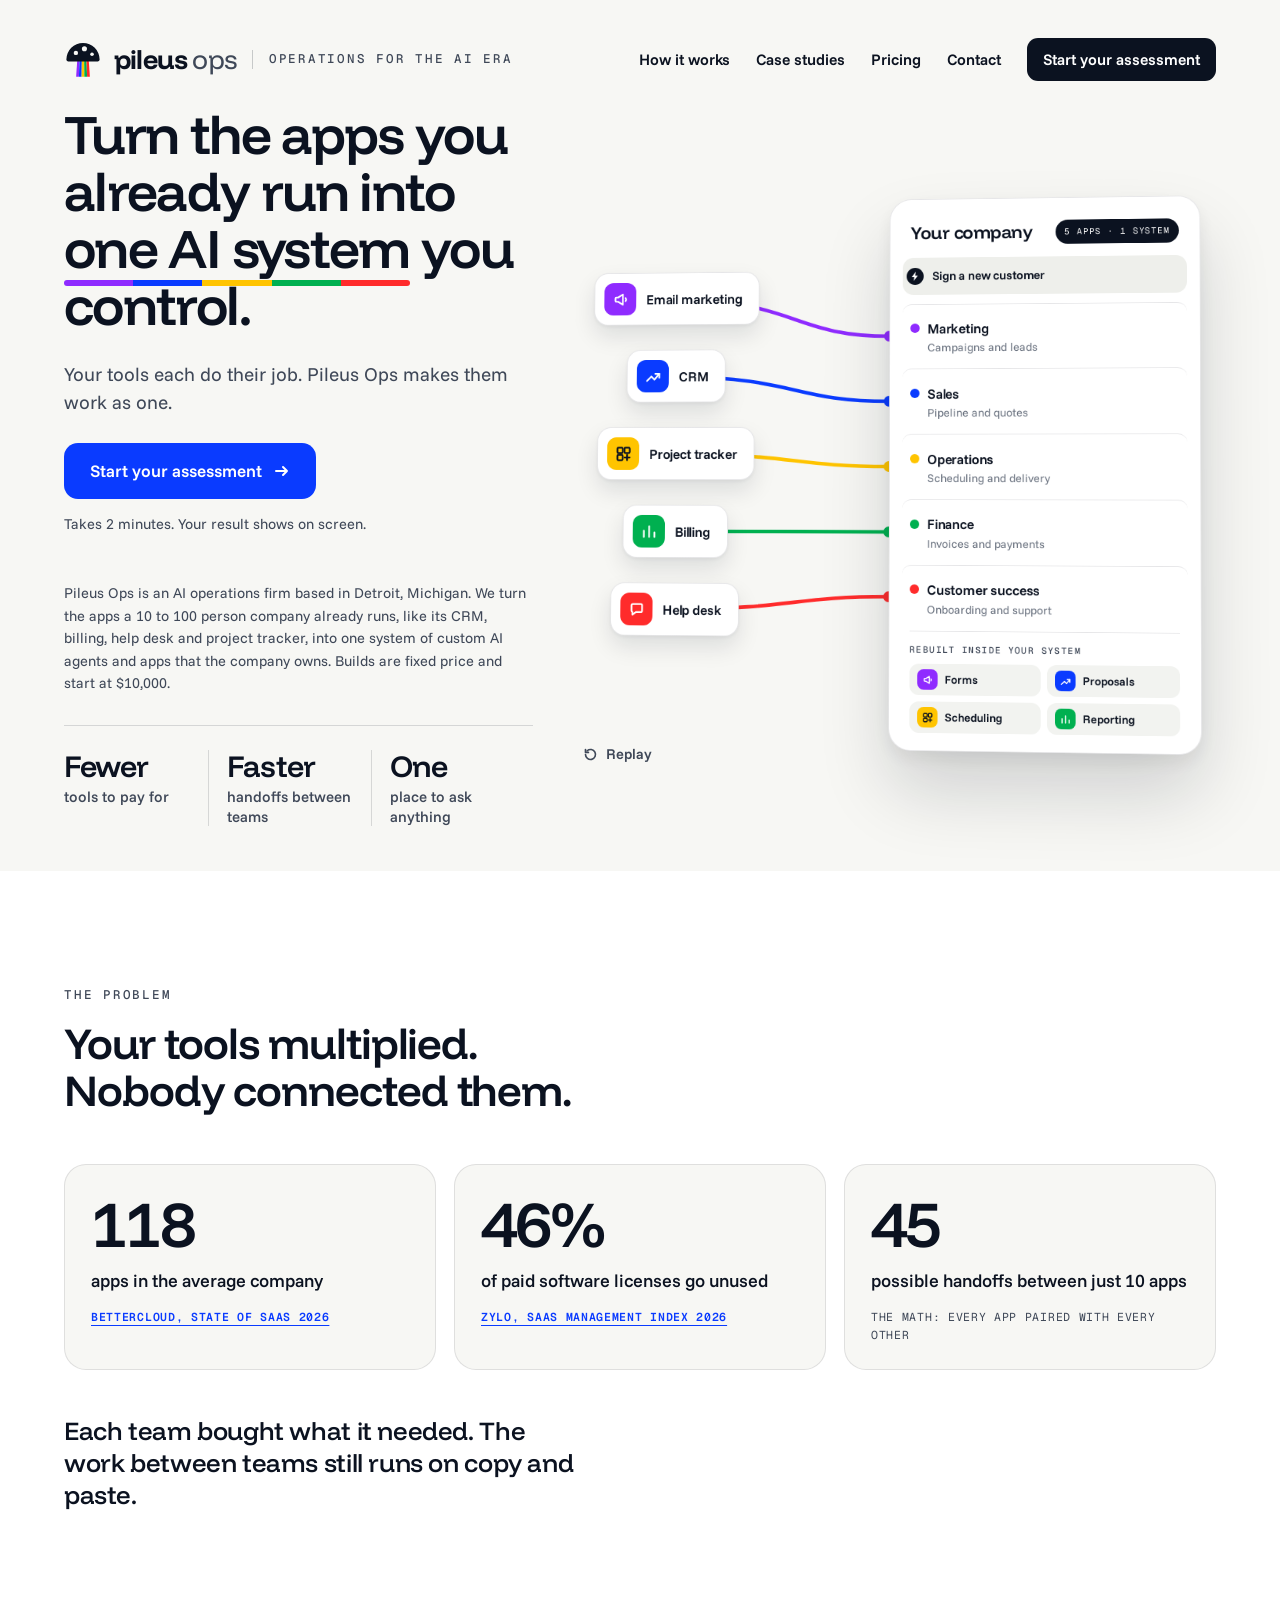
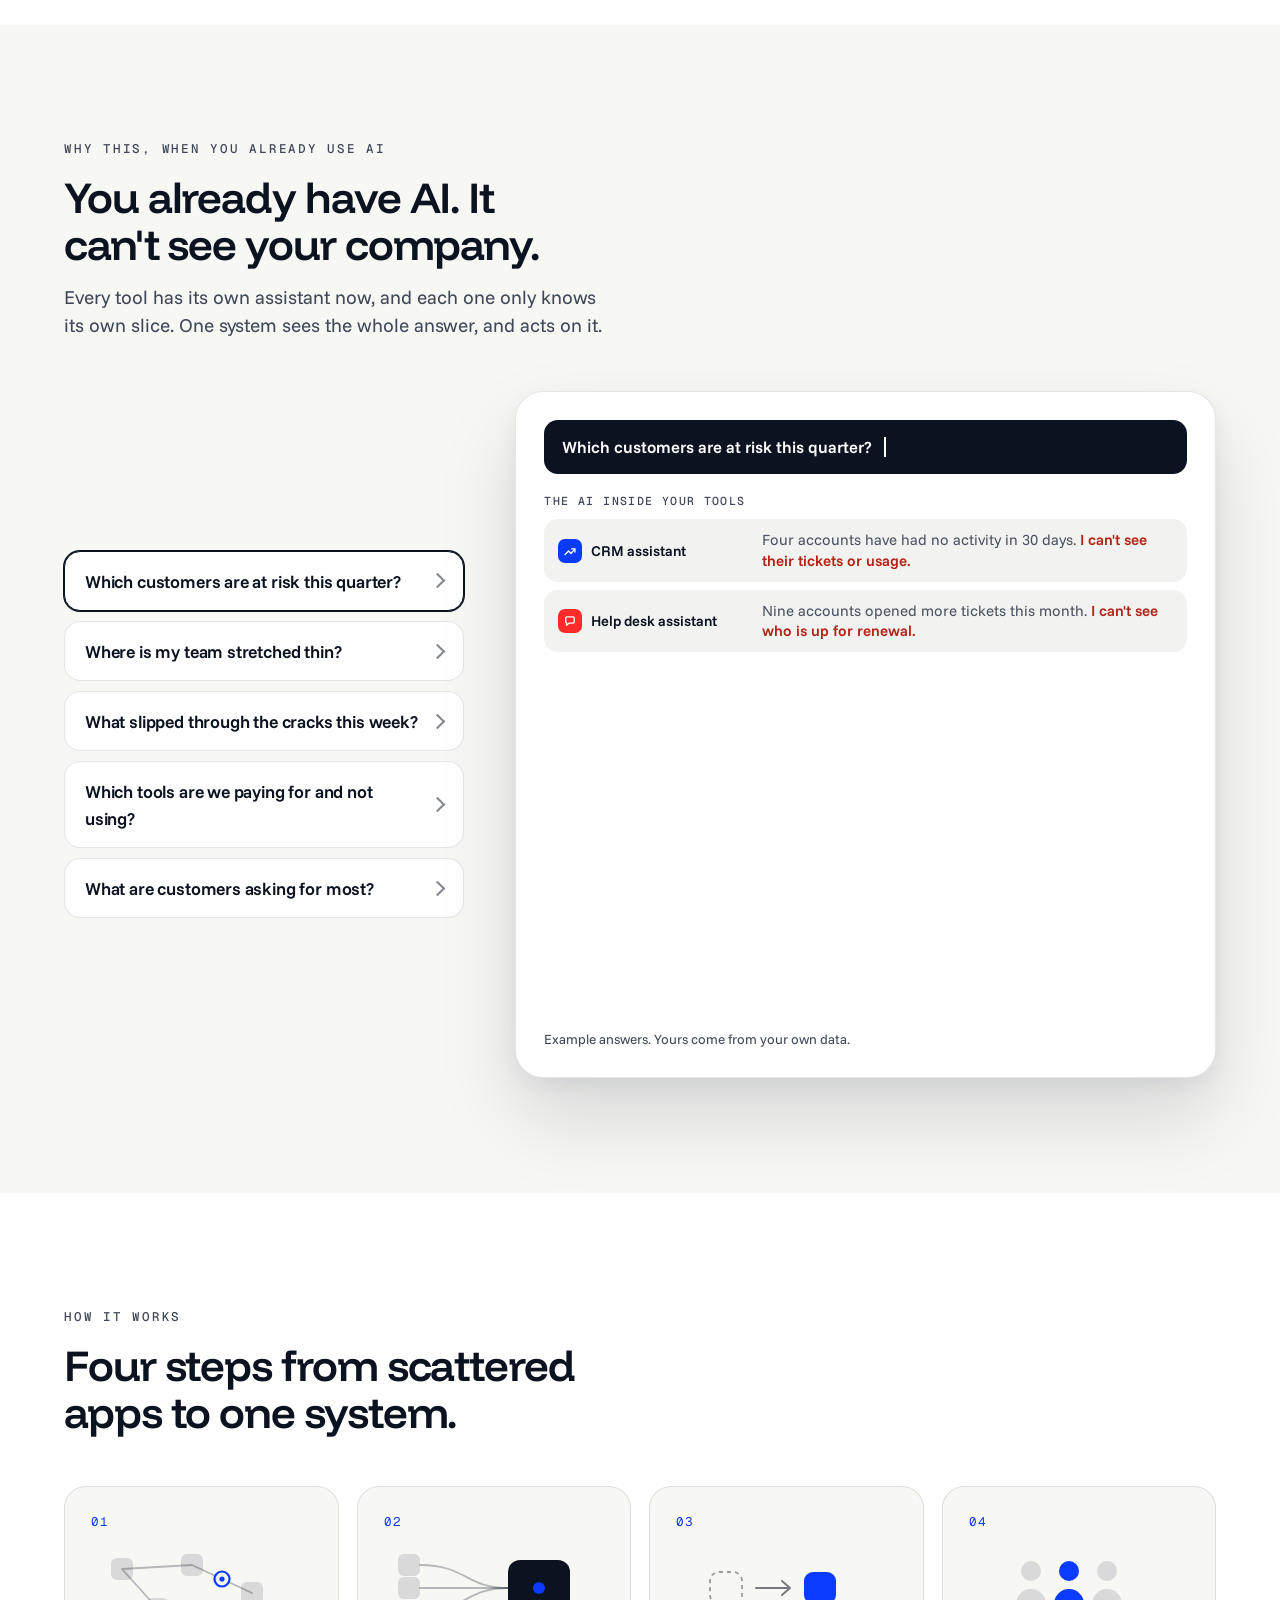
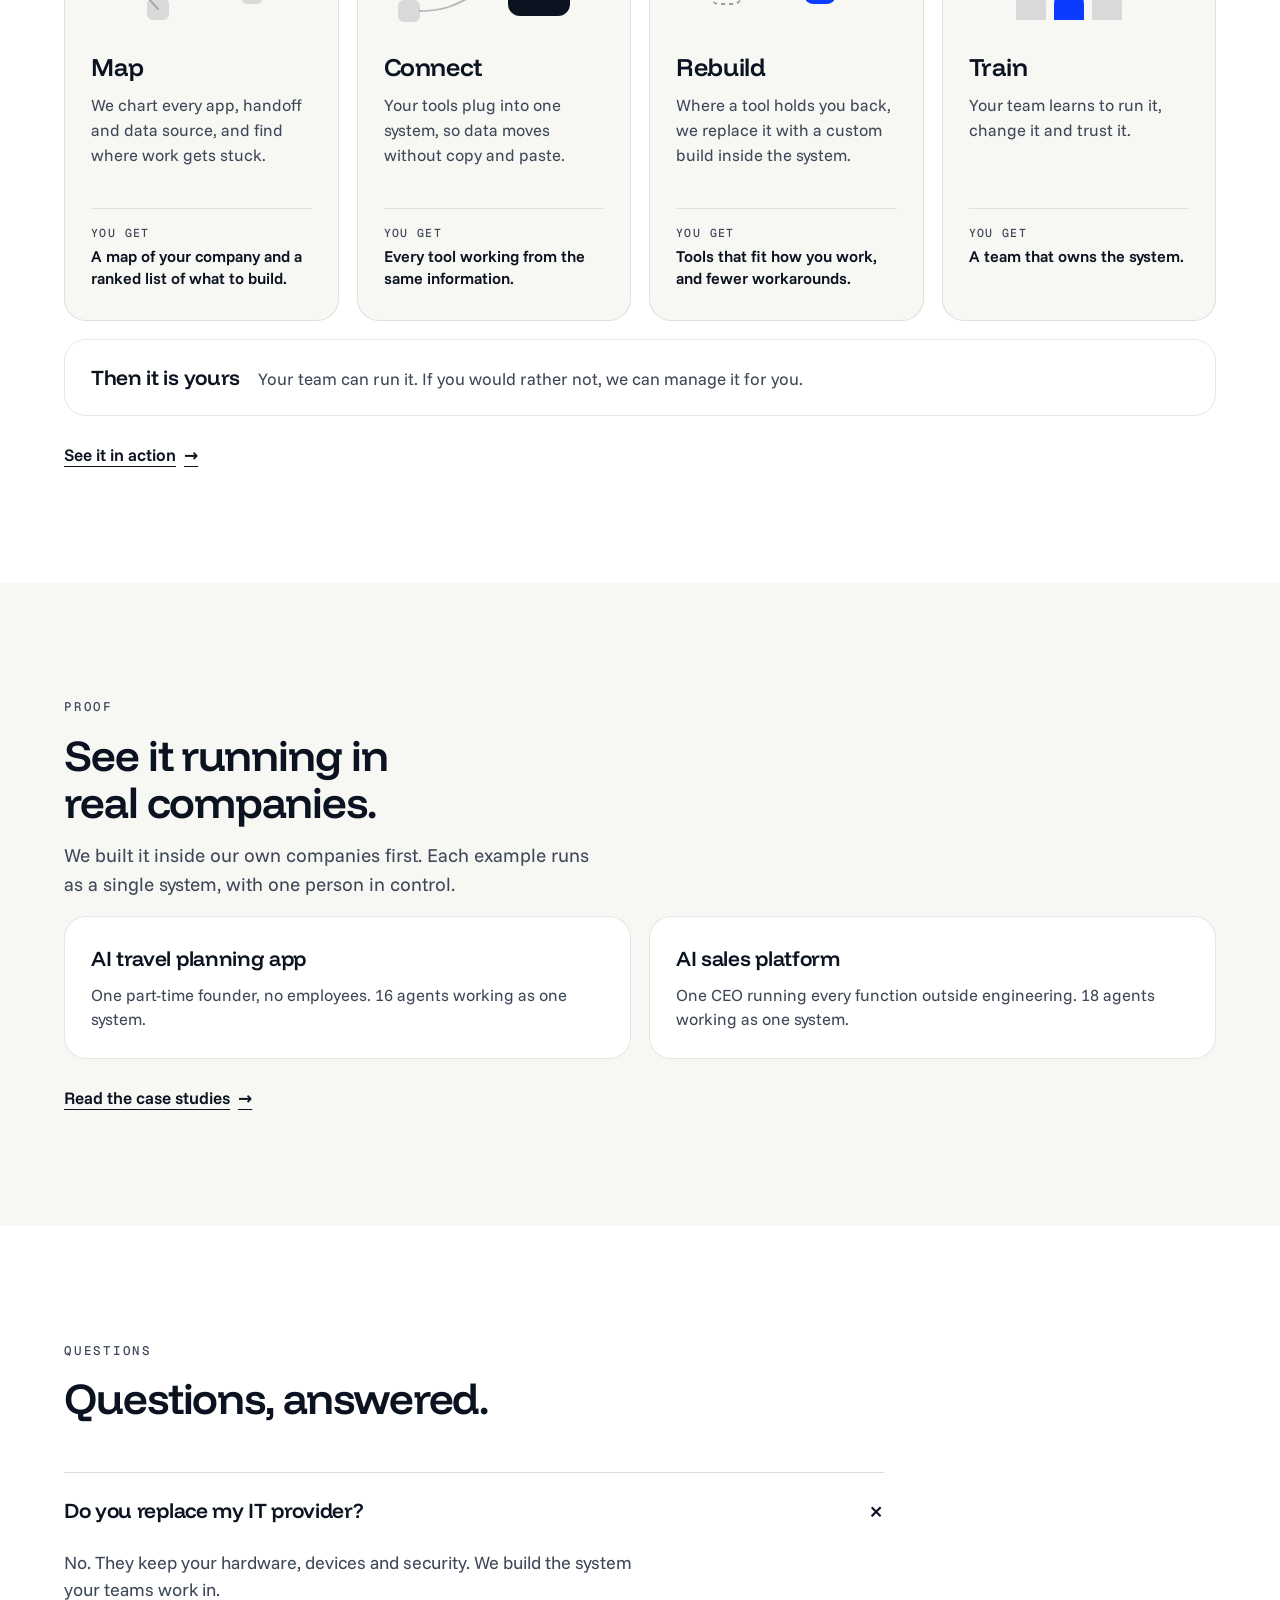
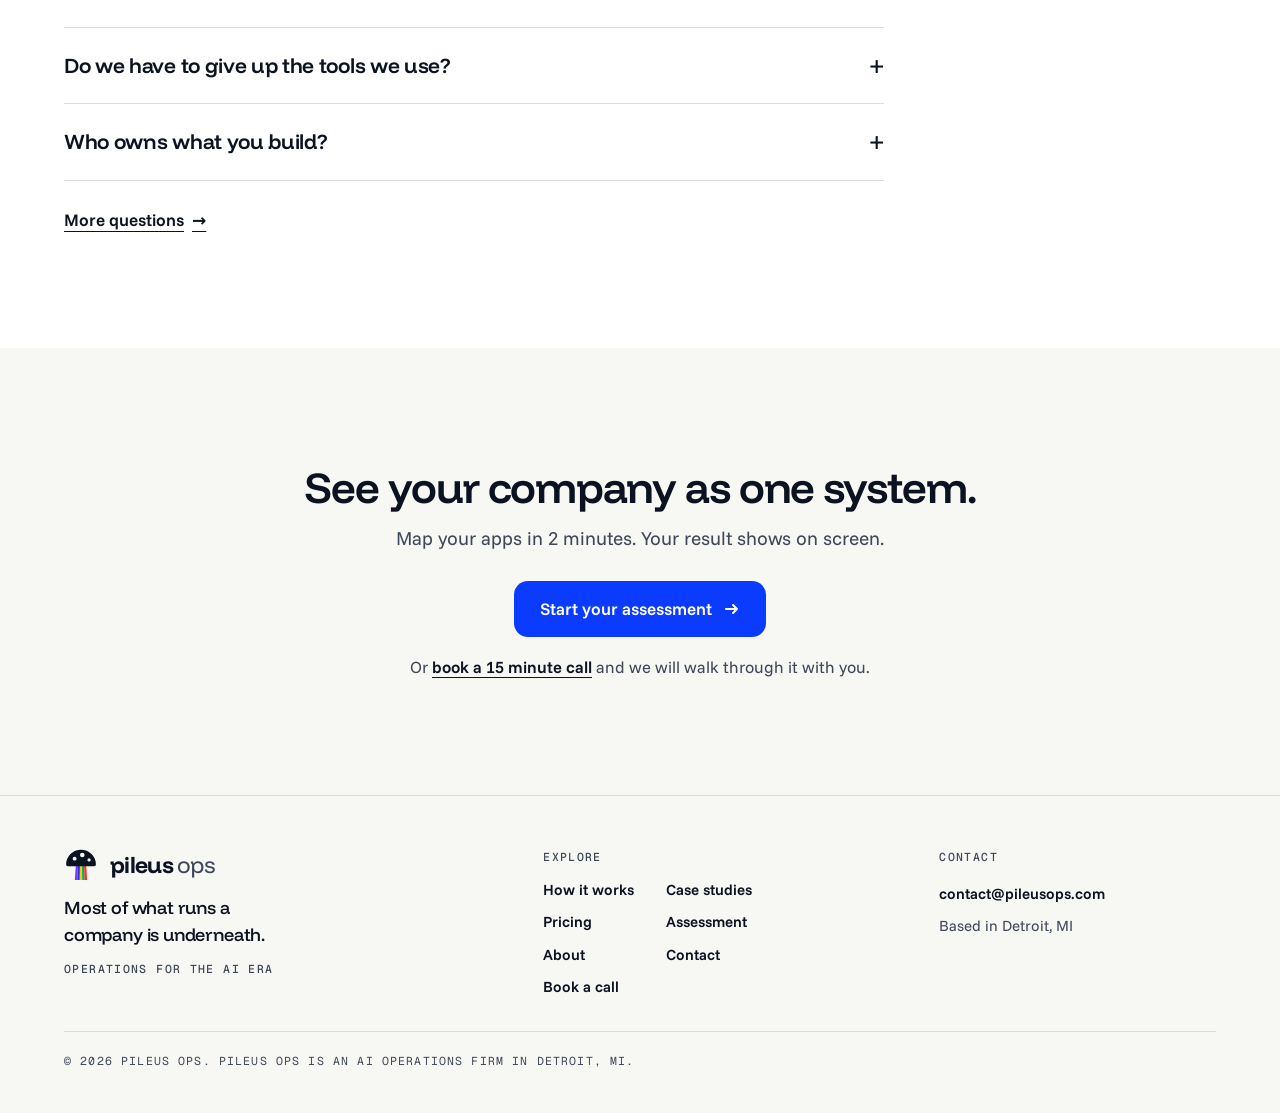
==== commit c17a3d23: "Apply the SEO pack: titles, descriptions, page statements, JSON-LD, FAQ headings, logo, report links" ====
--- a/index.html
+++ b/index.html
@@ -3,15 +3,15 @@
 <head>
 <meta charset="utf-8">
 <meta name="viewport" content="width=device-width, initial-scale=1">
-<title>Pileus Ops | Operations for the AI era</title>
-<meta name="description" content="Pileus Ops is operations for the AI era. We turn the apps you already run into one AI system you control.">
+<title>Pileus Ops | AI operations systems for growing companies</title>
+<meta name="description" content="Pileus Ops connects the apps your company already runs into one AI system you own. Custom AI agents, fixed prices from $10,000. Free 2 minute assessment.">
 <link rel="canonical" href="https://pileusops.com/">
 <link rel="icon" type="image/svg+xml" href="/favicon.svg">
 <meta property="og:type" content="website">
 <meta property="og:site_name" content="Pileus Ops">
 <meta property="og:url" content="https://pileusops.com/">
-<meta property="og:title" content="Pileus Ops | Operations for the AI era">
-<meta property="og:description" content="Pileus Ops is operations for the AI era. We turn the apps you already run into one AI system you control.">
+<meta property="og:title" content="Pileus Ops | AI operations systems for growing companies">
+<meta property="og:description" content="Pileus Ops connects the apps your company already runs into one AI system you own. Custom AI agents, fixed prices from $10,000. Free 2 minute assessment.">
 <meta property="og:image" content="https://pileusops.com/og.png">
 <meta property="og:image:width" content="1200">
 <meta property="og:image:height" content="630">
@@ -22,7 +22,87 @@
 <link rel="preconnect" href="https://fonts.googleapis.com">
 <link rel="preconnect" href="https://fonts.gstatic.com" crossorigin>
 <link rel="stylesheet" href="https://fonts.googleapis.com/css2?family=Funnel+Display:wght@500;600;700&family=Funnel+Sans:wght@400;500;600&family=Geist+Mono:wght@500&display=swap">
-<link rel="stylesheet" href="/site.css?v=202611251929">
+<link rel="stylesheet" href="/site.css?v=202611260812">
+<script type="application/ld+json">
+{
+  "@context": "https://schema.org",
+  "@graph": [
+    {
+      "@type": "ProfessionalService",
+      "@id": "https://pileusops.com/#organization",
+      "name": "Pileus Ops",
+      "url": "https://pileusops.com/",
+      "logo": "https://pileusops.com/logo.png",
+      "image": "https://pileusops.com/og.png",
+      "slogan": "Operations for the AI era",
+      "description": "Pileus Ops is an AI operations firm in Detroit, Michigan. It turns the apps a company already runs into one system of custom AI agents and apps that the company owns, at fixed prices.",
+      "email": "contact@pileusops.com",
+      "address": {
+        "@type": "PostalAddress",
+        "addressLocality": "Detroit",
+        "addressRegion": "MI",
+        "addressCountry": "US"
+      },
+      "areaServed": "US",
+      "priceRange": "$5,000 to $25,000+",
+      "founder": {
+        "@id": "https://pileusops.com/about/#jaclyn-curtis"
+      },
+      "knowsAbout": [
+        "AI operations",
+        "Custom AI agents",
+        "Business process automation",
+        "Software integration",
+        "SaaS consolidation"
+      ]
+    },
+    {
+      "@type": "WebSite",
+      "@id": "https://pileusops.com/#website",
+      "url": "https://pileusops.com/",
+      "name": "Pileus Ops",
+      "publisher": {
+        "@id": "https://pileusops.com/#organization"
+      },
+      "inLanguage": "en-US"
+    }
+  ]
+}
+</script>
+<script type="application/ld+json">
+{
+  "@context": "https://schema.org",
+  "@graph": [
+    {
+      "@type": "WebPage",
+      "@id": "https://pileusops.com/#webpage",
+      "url": "https://pileusops.com/",
+      "name": "Pileus Ops | AI operations systems for growing companies",
+      "description": "Pileus Ops connects the apps your company already runs into one AI system you own. Custom AI agents, fixed prices from $10,000. Free 2 minute assessment.",
+      "isPartOf": {
+        "@id": "https://pileusops.com/#website"
+      },
+      "about": {
+        "@id": "https://pileusops.com/#organization"
+      },
+      "primaryImageOfPage": "https://pileusops.com/og.png",
+      "inLanguage": "en-US"
+    },
+    {
+      "@type": "Service",
+      "@id": "https://pileusops.com/#service",
+      "name": "AI operations system",
+      "serviceType": "AI operations and business process automation",
+      "description": "Pileus Ops maps the apps a company runs, turns them into one connected system of custom AI agents and apps, and trains the team to run it.",
+      "provider": {
+        "@id": "https://pileusops.com/#organization"
+      },
+      "areaServed": "US",
+      "url": "https://pileusops.com/how-it-works/"
+    }
+  ]
+}
+</script>
 </head>
 <body>
 <div class="bar">
@@ -45,6 +125,7 @@
           <svg aria-hidden="true" width="16" height="16" viewBox="0 0 16 16" fill="none" stroke="currentColor" stroke-width="2" stroke-linecap="round" stroke-linejoin="round"><path d="M2 8h11M9 4l4 4-4 4"/></svg></a>
       </div>
       <p class="micro">Takes 2 minutes. Your result shows on screen.</p>
+      <p class="def">Pileus Ops is an AI operations firm based in Detroit, Michigan. We turn the apps a 10 to 100 person company already runs, like its CRM, billing, help desk and project tracker, into one system of custom AI agents and apps that the company owns. Builds are fixed price and start at $10,000.</p>
     </section>
 
     <section class="viz" id="viz">
@@ -76,8 +157,8 @@
     <p class="eyebrow rv">The problem</p>
     <h2 class="rv">Your tools multiplied. Nobody connected them.</h2>
     <div class="grid g3">
-      <div class="card stat rv"><b>118</b><p>apps in the average company</p><small>BetterCloud, State of SaaS 2026</small></div>
-      <div class="card stat rv"><b>46%</b><p>of paid software licenses go unused</p><small>Zylo, SaaS Management Index 2026</small></div>
+      <div class="card stat rv"><b>118</b><p>apps in the average company</p><small><a href="https://www.bettercloud.com/monitor/the-2026-state-of-saas-report/" target="_blank" rel="noopener">BetterCloud, State of SaaS 2026</a></small></div>
+      <div class="card stat rv"><b>46%</b><p>of paid software licenses go unused</p><small><a href="https://zylo.com/saas-management-index/" target="_blank" rel="noopener">Zylo, SaaS Management Index 2026</a></small></div>
       <div class="card stat rv"><b>45</b><p>possible handoffs between just 10 apps</p><small>The math: every app paired with every other</small></div>
     </div>
     <p class="close rv">Each team bought what it needed. The work between teams still runs on copy and paste.</p>
@@ -134,9 +215,9 @@
     <p class="eyebrow rv">Questions</p>
     <h2 class="rv">Questions, answered.</h2>
     <div class="faq rv">
-      <details open><summary>Do you replace my IT provider?</summary><p>No. They keep your hardware, devices and security. We build the system your teams work in.</p></details>
-      <details><summary>Do we have to give up the tools we use?</summary><p>No. We can work with your existing tools, or replace any of them with a custom solution. It is your call.</p></details>
-      <details><summary>Who owns what you build?</summary><p>You do. The system and its data are yours.</p></details>
+      <details open><summary><h3>Do you replace my IT provider?</h3></summary><p>No. They keep your hardware, devices and security. We build the system your teams work in.</p></details>
+      <details><summary><h3>Do we have to give up the tools we use?</h3></summary><p>No. We can work with your existing tools, or replace any of them with a custom solution. It is your call.</p></details>
+      <details><summary><h3>Who owns what you build?</h3></summary><p>You do. The system and its data are yours.</p></details>
     </div>
     <a class="more rv" href="/how-it-works/">More questions</a>
   </div>
@@ -167,11 +248,11 @@
       <a class="fmail" href="mailto:contact@pileusops.com">contact@pileusops.com</a>
       <p class="fwhere">Based in Detroit, MI</p>
     </div>
-    <small>&copy; 2026 Pileus Ops</small>
+    <small>&copy; 2026 Pileus Ops. Pileus Ops is an AI operations firm in Detroit, MI.</small>
   </div>
 </footer>
-<script src="/brand.js?v=202611251929"></script>
-<script src="/hero.js?v=202611251929"></script>
-<script src="/app.js?v=202611251929"></script>
+<script src="/brand.js?v=202611260812"></script>
+<script src="/hero.js?v=202611260812"></script>
+<script src="/app.js?v=202611260812"></script>
 </body>
 </html>
--- a/site.css
+++ b/site.css
@@ -930,3 +930,8 @@
 .rasm ul{list-style:none;margin:0;padding:0;display:grid;grid-template-columns:repeat(auto-fit,minmax(260px,1fr));gap:10px 32px;font-size:15.5px;line-height:1.45;color:var(--mute)}
 .rasm li{display:flex;gap:10px}
 .rasm li::before{content:"";flex:none;width:6px;height:6px;margin-top:8px;border-radius:50%;background:var(--sales)}
+
+/* Plain statement under each page heading, for readers and search engines */
+.def{margin:14px 0 0;max-width:62ch;font-size:15.5px;line-height:1.55;color:var(--mute)}
+.copy .def{max-width:470px;margin:22px 0 0;font-size:14.5px}
+.faq summary h3{margin:0;font:inherit;letter-spacing:inherit}
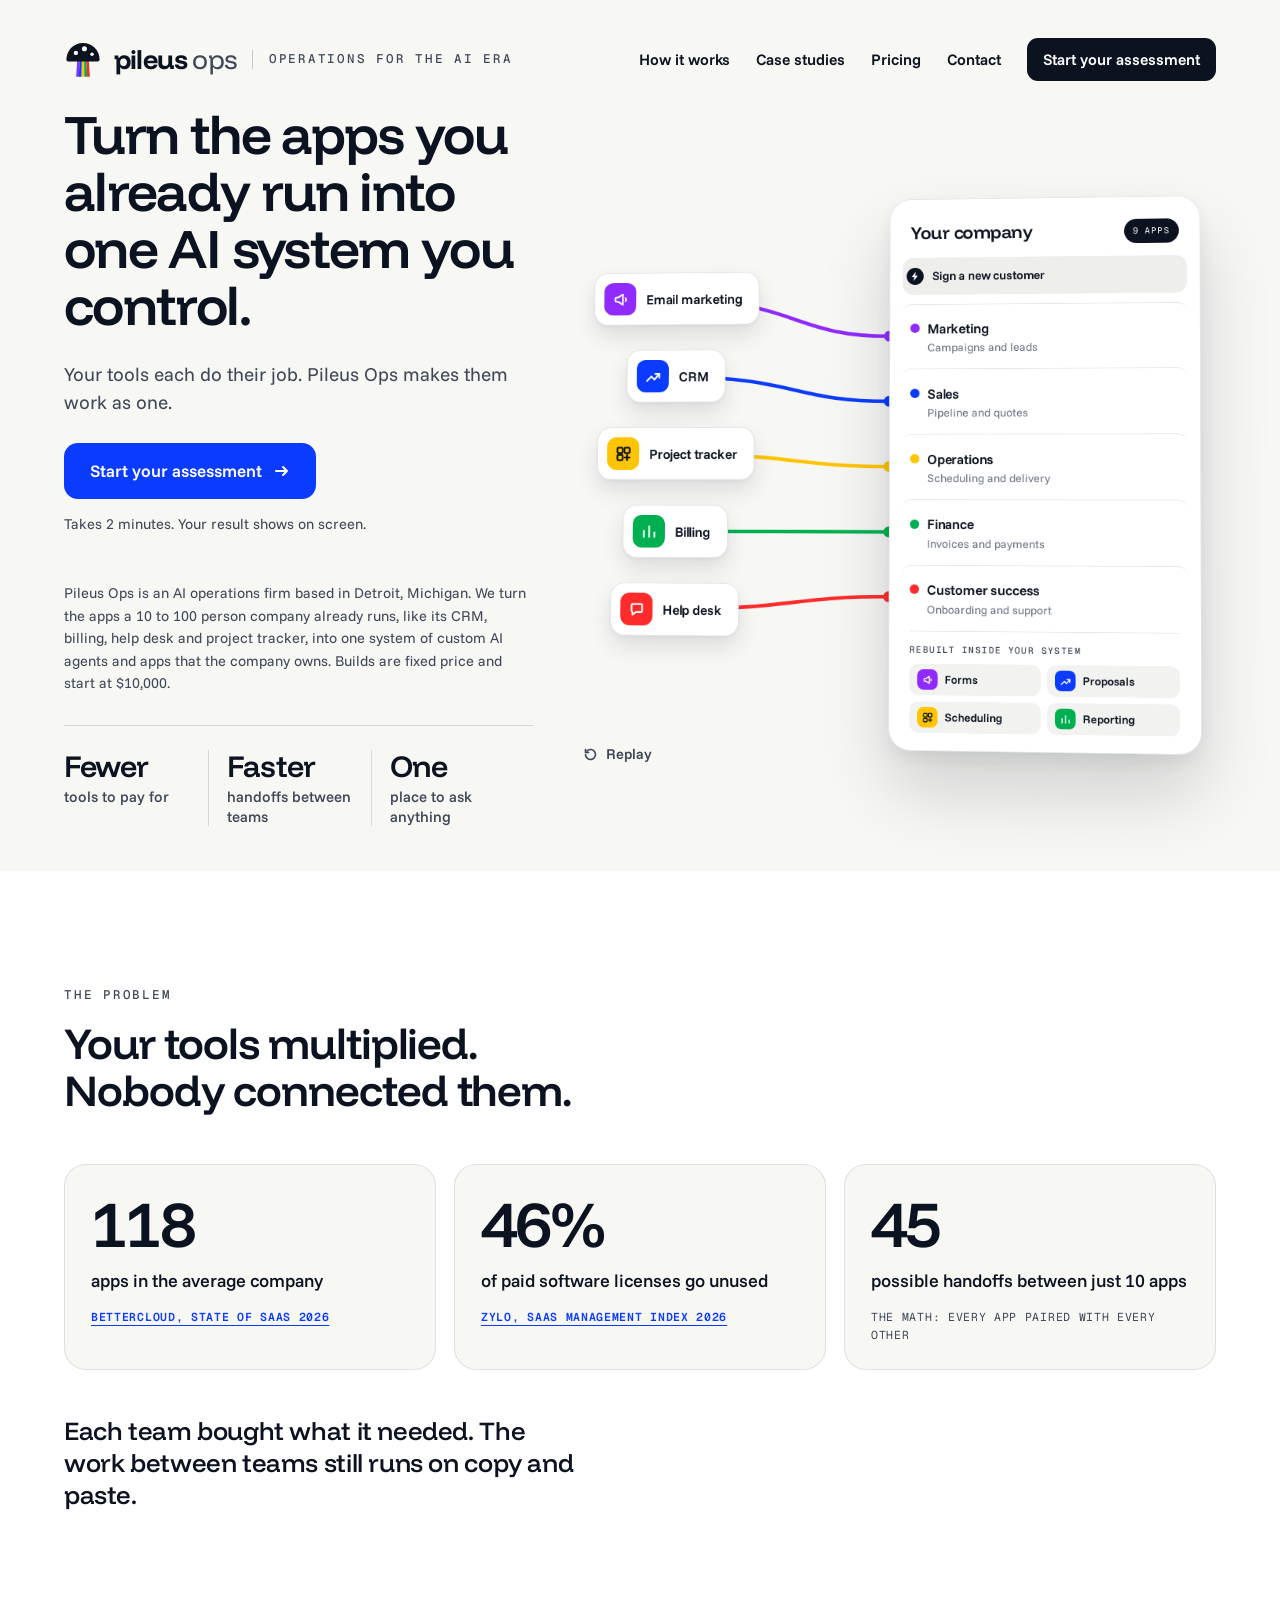
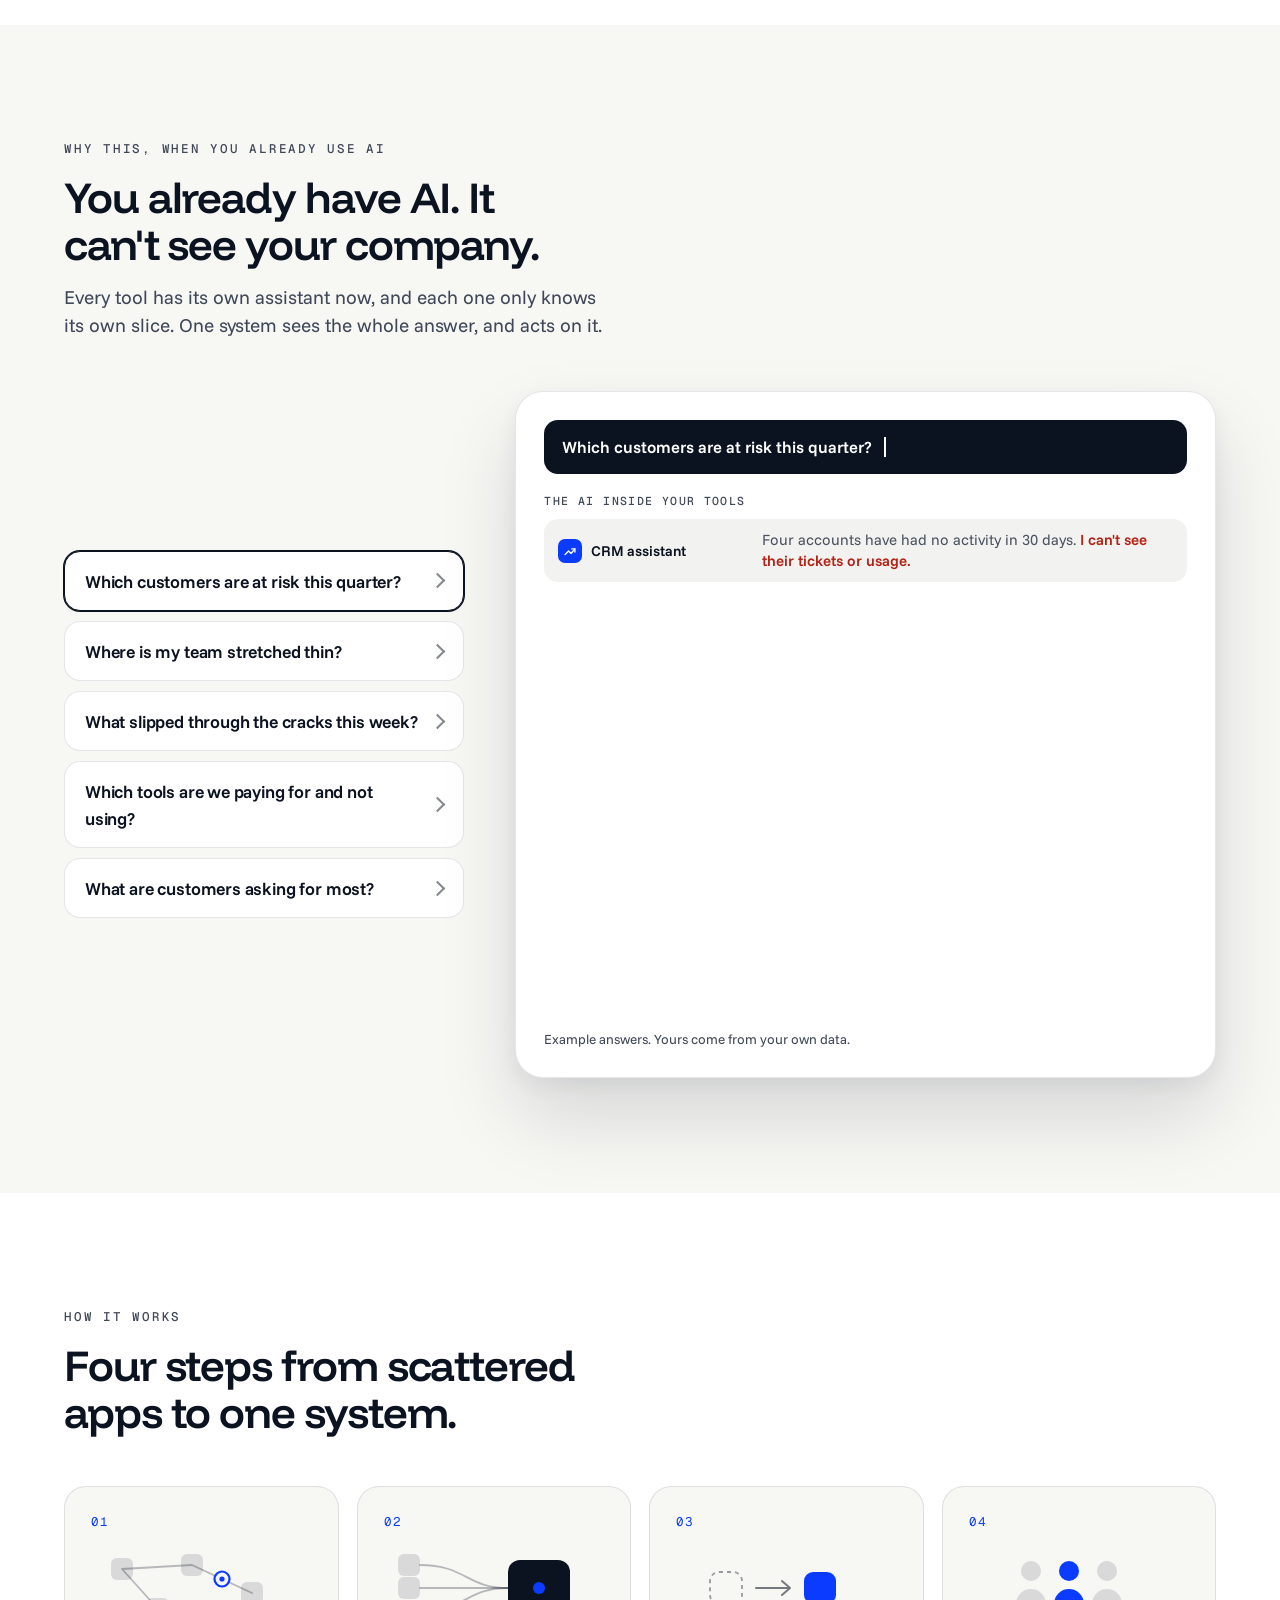
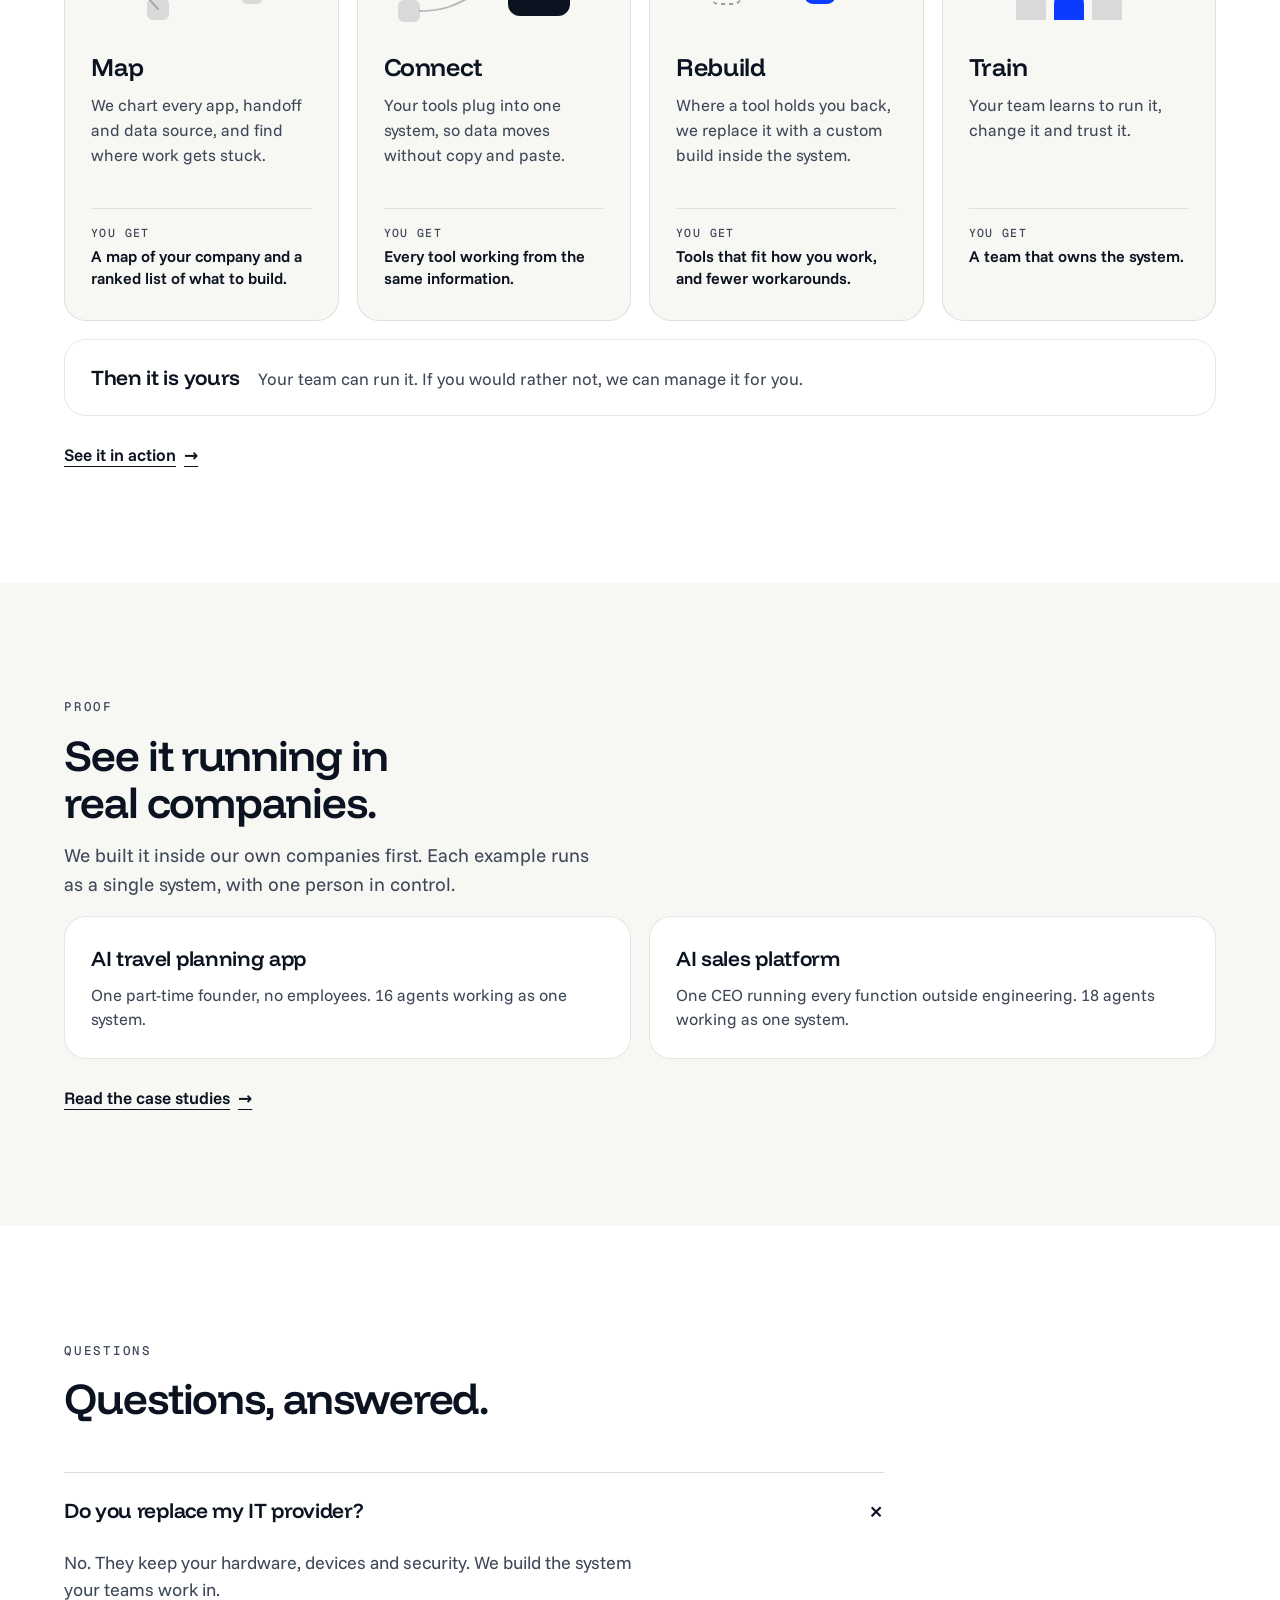
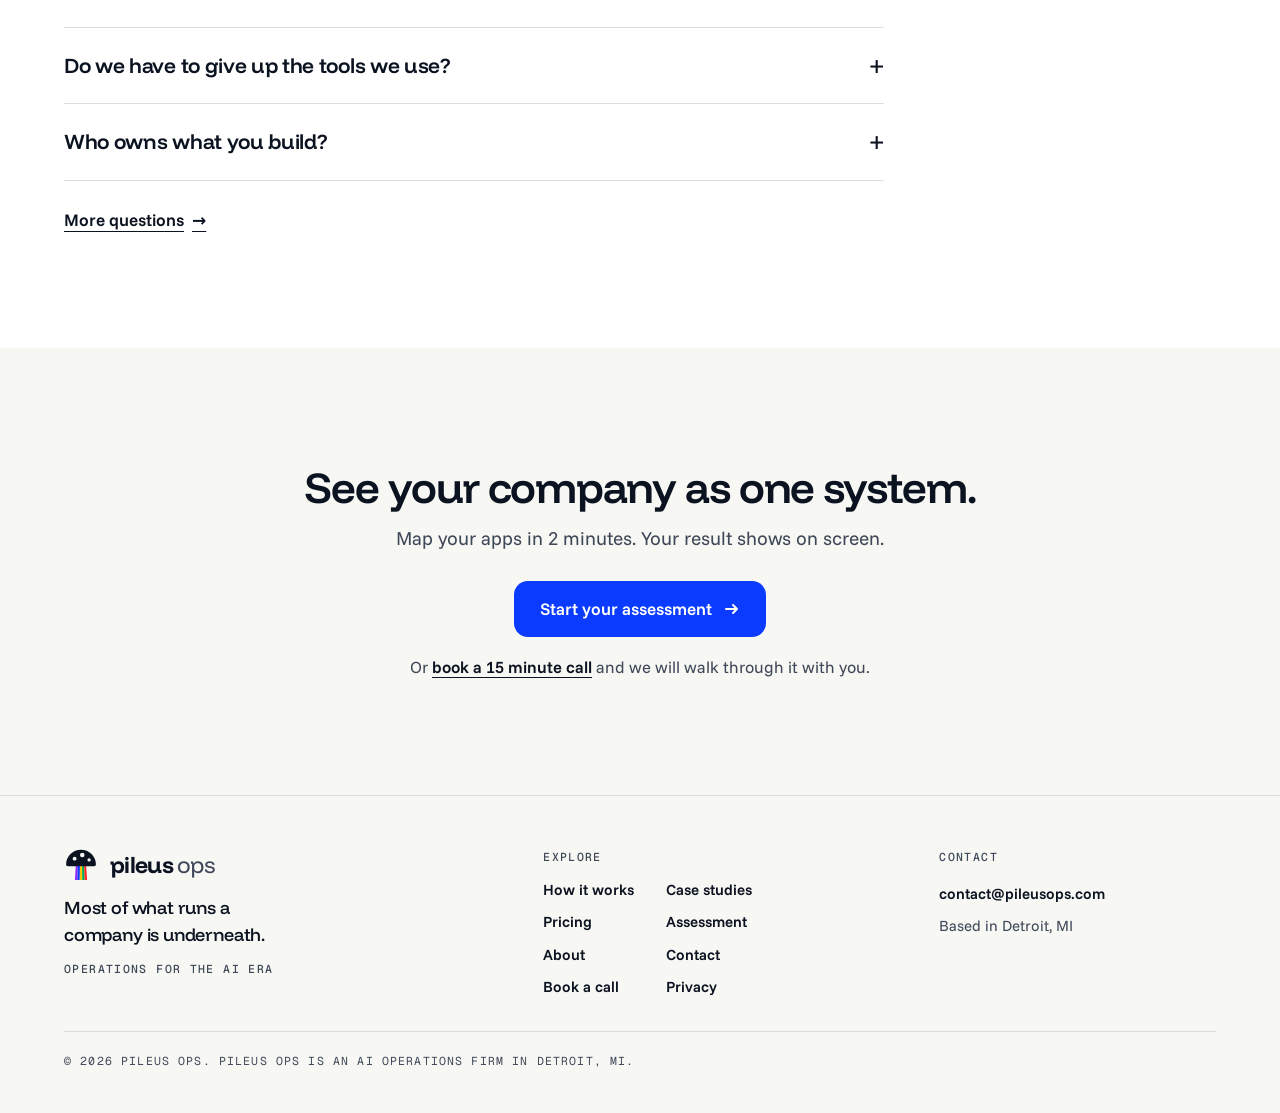
==== commit 0d7cd773: "Give each case study its own page; add a privacy policy linked from every footer and form Co-Authore" ====
--- a/index.html
+++ b/index.html
@@ -22,7 +22,7 @@
 <link rel="preconnect" href="https://fonts.googleapis.com">
 <link rel="preconnect" href="https://fonts.gstatic.com" crossorigin>
 <link rel="stylesheet" href="https://fonts.googleapis.com/css2?family=Funnel+Display:wght@500;600;700&family=Funnel+Sans:wght@400;500;600&family=Geist+Mono:wght@500&display=swap">
-<link rel="stylesheet" href="/site.css?v=202611260812">
+<link rel="stylesheet" href="/site.css?v=202611260818">
 <script type="application/ld+json">
 {
   "@context": "https://schema.org",
@@ -203,8 +203,8 @@
     <h2 class="rv">See it running in real companies.</h2>
     <p class="sub rv">We built it inside our own companies first. Each example runs as a single system, with one person in control.</p>
     <div class="grid g2 csfoot">
-      <a class="card cslink rv" href="/case-studies/#travel"><h3>AI travel planning app</h3><p>One part-time founder, no employees. 16 agents working as one system.</p></a>
-      <a class="card cslink rv" href="/case-studies/#sales"><h3>AI sales platform</h3><p>One CEO running every function outside engineering. 18 agents working as one system.</p></a>
+      <a class="card cslink rv" href="/case-studies/ai-travel-planning-app/"><h3>AI travel planning app</h3><p>One part-time founder, no employees. 16 agents working as one system.</p></a>
+      <a class="card cslink rv" href="/case-studies/ai-sales-platform/"><h3>AI sales platform</h3><p>One CEO running every function outside engineering. 18 agents working as one system.</p></a>
     </div>
     <a class="more rv" href="/case-studies/">Read the case studies</a>
   </div>
@@ -241,7 +241,7 @@
     </div>
     <div class="fcol">
       <p class="fh">Explore</p>
-      <nav aria-label="Footer"><a href="/how-it-works/">How it works</a><a href="/case-studies/">Case studies</a><a href="/pricing/">Pricing</a><a href="/assessment/">Assessment</a><a href="/about/">About</a><a href="/contact/">Contact</a><a href="/call/">Book a call</a></nav>
+      <nav aria-label="Footer"><a href="/how-it-works/">How it works</a><a href="/case-studies/">Case studies</a><a href="/pricing/">Pricing</a><a href="/assessment/">Assessment</a><a href="/about/">About</a><a href="/contact/">Contact</a><a href="/call/">Book a call</a><a href="/privacy/">Privacy</a></nav>
     </div>
     <div class="fcol">
       <p class="fh">Contact</p>
@@ -251,8 +251,8 @@
     <small>&copy; 2026 Pileus Ops. Pileus Ops is an AI operations firm in Detroit, MI.</small>
   </div>
 </footer>
-<script src="/brand.js?v=202611260812"></script>
-<script src="/hero.js?v=202611260812"></script>
-<script src="/app.js?v=202611260812"></script>
+<script src="/brand.js?v=202611260818"></script>
+<script src="/hero.js?v=202611260818"></script>
+<script src="/app.js?v=202611260818"></script>
 </body>
 </html>
--- a/site.css
+++ b/site.css
@@ -935,3 +935,23 @@
 .def{margin:14px 0 0;max-width:62ch;font-size:15.5px;line-height:1.55;color:var(--mute)}
 .copy .def{max-width:470px;margin:22px 0 0;font-size:14.5px}
 .faq summary h3{margin:0;font:inherit;letter-spacing:inherit}
+
+/* Privacy policy */
+.legal{margin-top:clamp(28px,4vw,48px);max-width:68ch;color:#2A3342;font-size:16.5px;line-height:1.6}
+.legal h2{margin:36px 0 10px;font-family:var(--disp);font-weight:600;font-size:clamp(1.2rem,.5vw + 1rem,1.4rem);letter-spacing:-.015em;color:var(--ink)}
+.legal h2:first-child{margin-top:0}
+.legal p{margin:0 0 12px}
+.legal ul{margin:0 0 12px;padding-left:20px}
+.legal li{margin:0 0 8px}
+.legal a,.formprivacy a{color:var(--sales);font-weight:600;text-underline-offset:4px}
+.formprivacy{margin:12px 0 0;font-size:13.5px;color:var(--mute)}
+/* Case study pages */
+.eyebrow .crumb{color:inherit;text-decoration:none}
+.eyebrow .crumb:hover{text-decoration:underline;text-underline-offset:4px}
+.phead .grid.g3{margin-top:clamp(28px,4vw,44px)}
+h2.csh{margin-bottom:0}
+.band > .in > h2.csh:first-child{margin-top:0}
+.csnext{margin-top:clamp(36px,5vw,60px)}
+a.cslink small{display:block;margin:0 0 8px;font-family:var(--mono);font-size:11.5px;letter-spacing:.12em;text-transform:uppercase;color:var(--mute)}
+a.cstitle{color:inherit;text-decoration:none}
+a.cstitle:hover{text-decoration:underline;text-underline-offset:6px;text-decoration-thickness:2px}
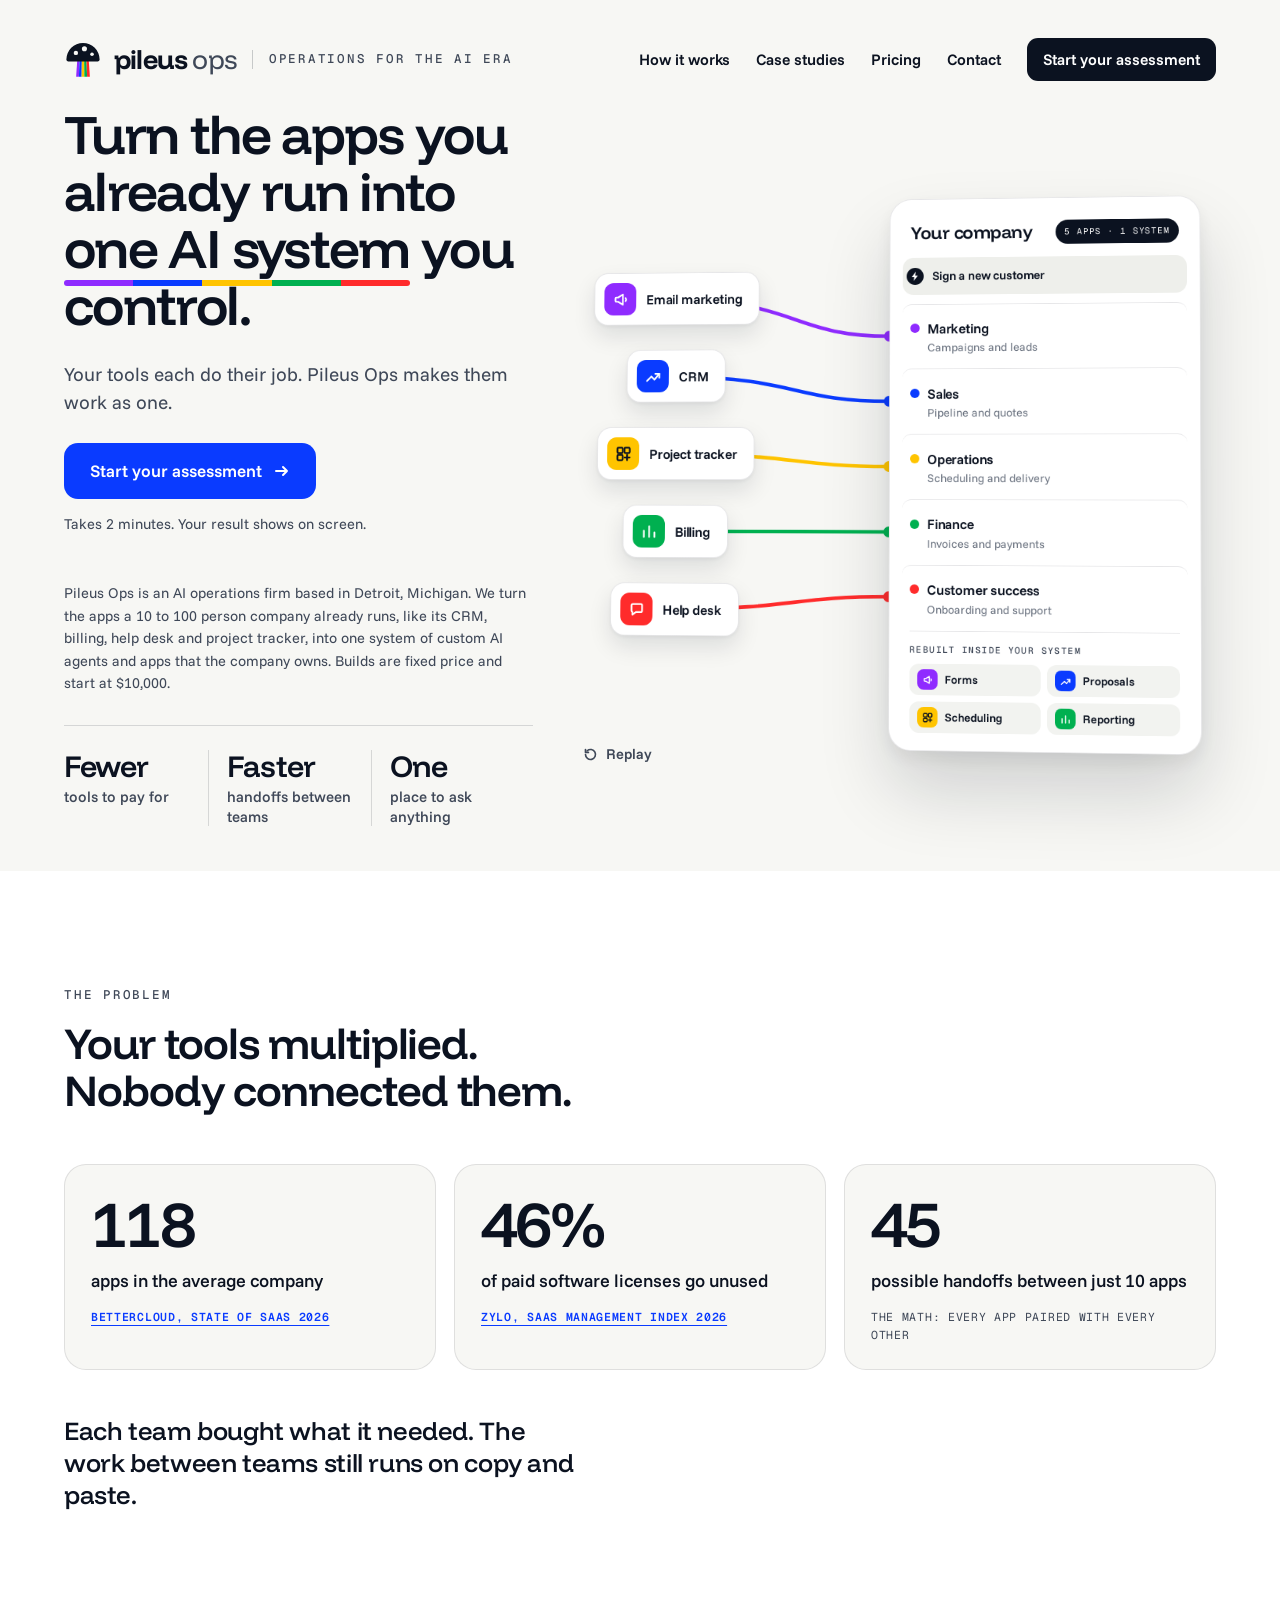
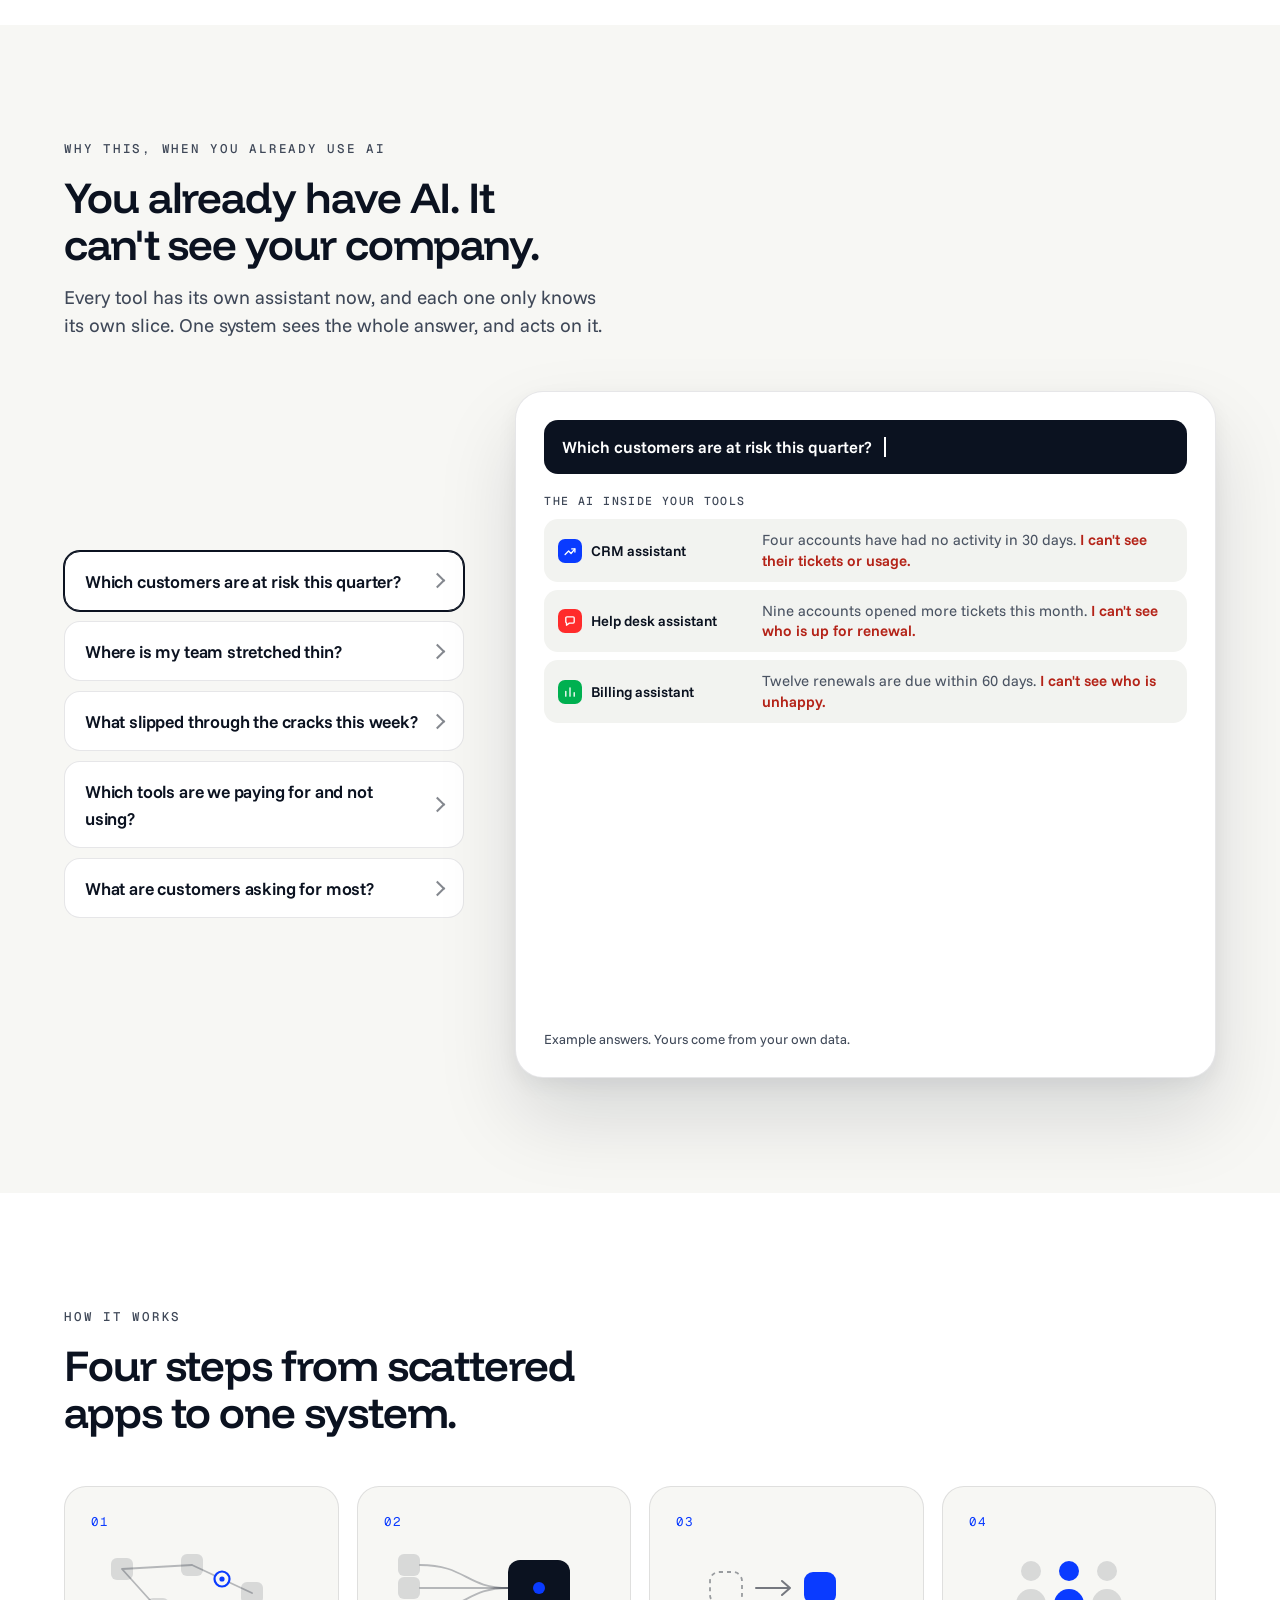
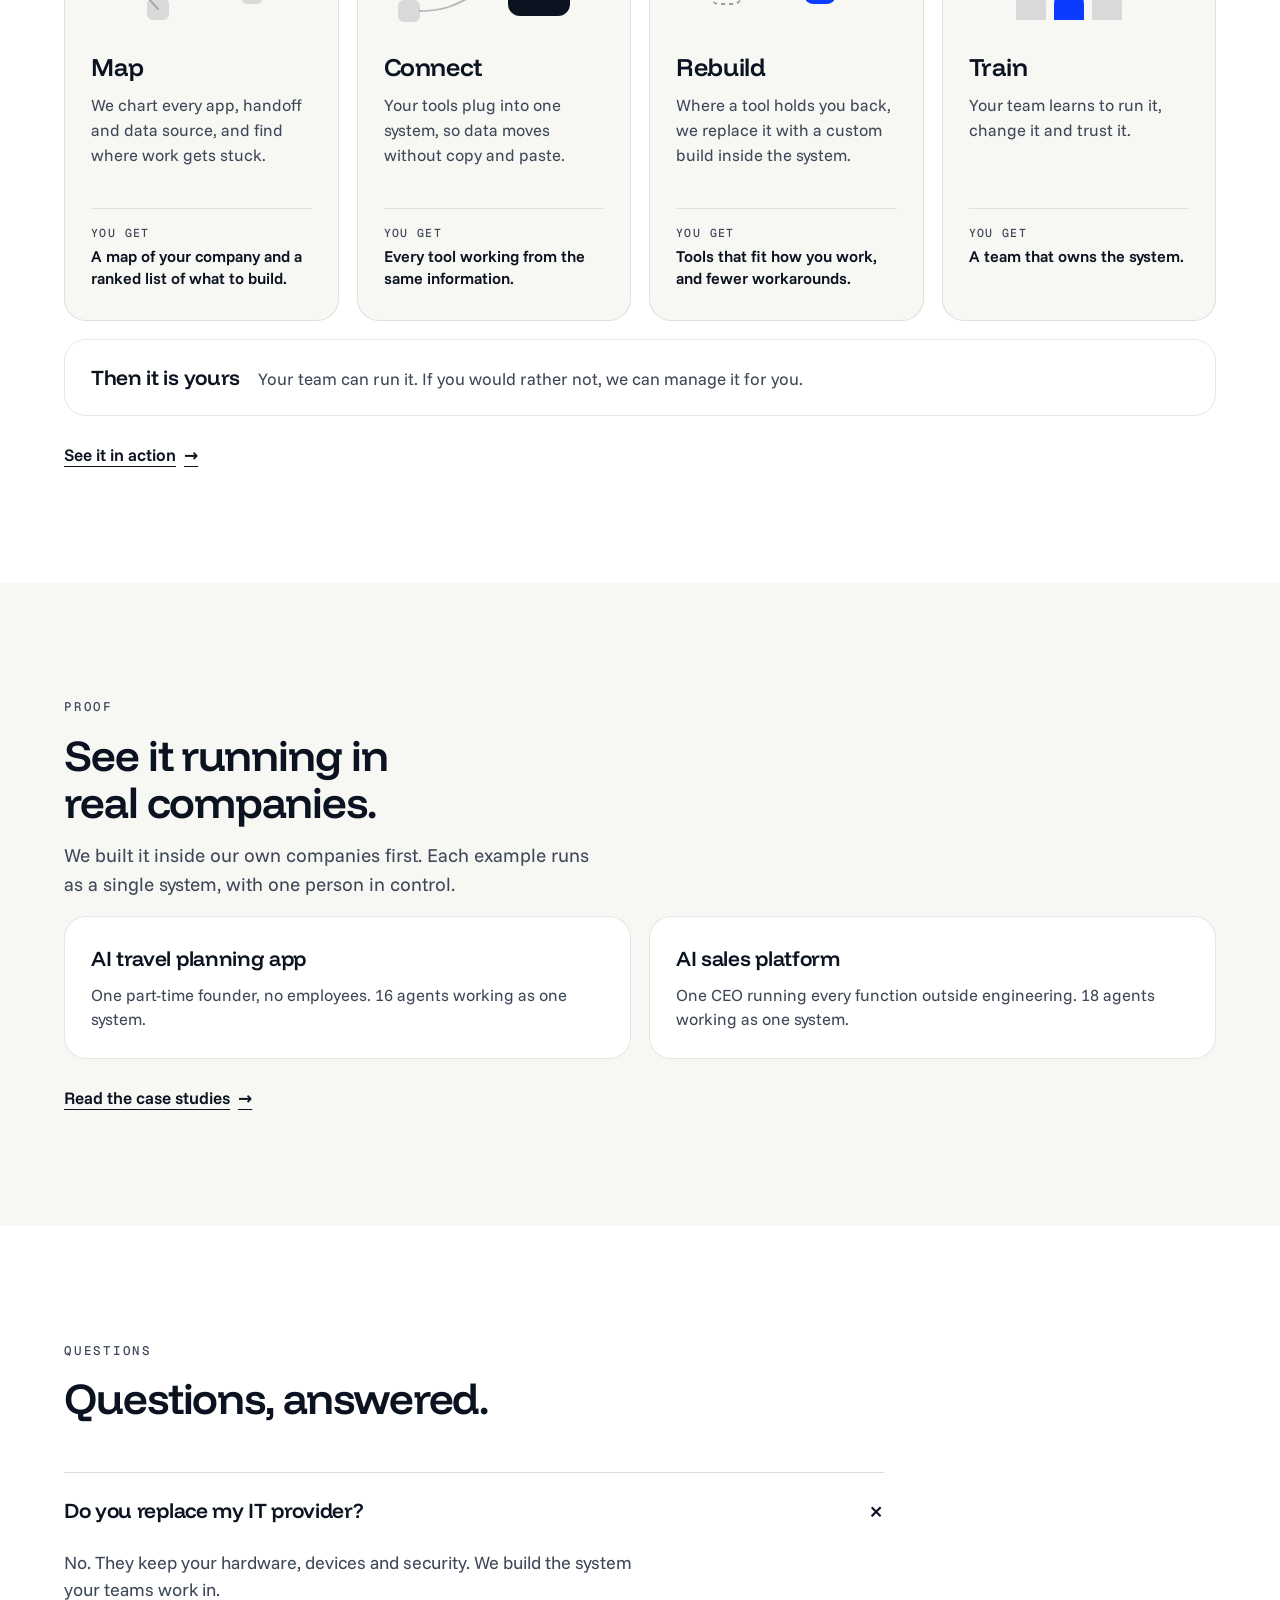
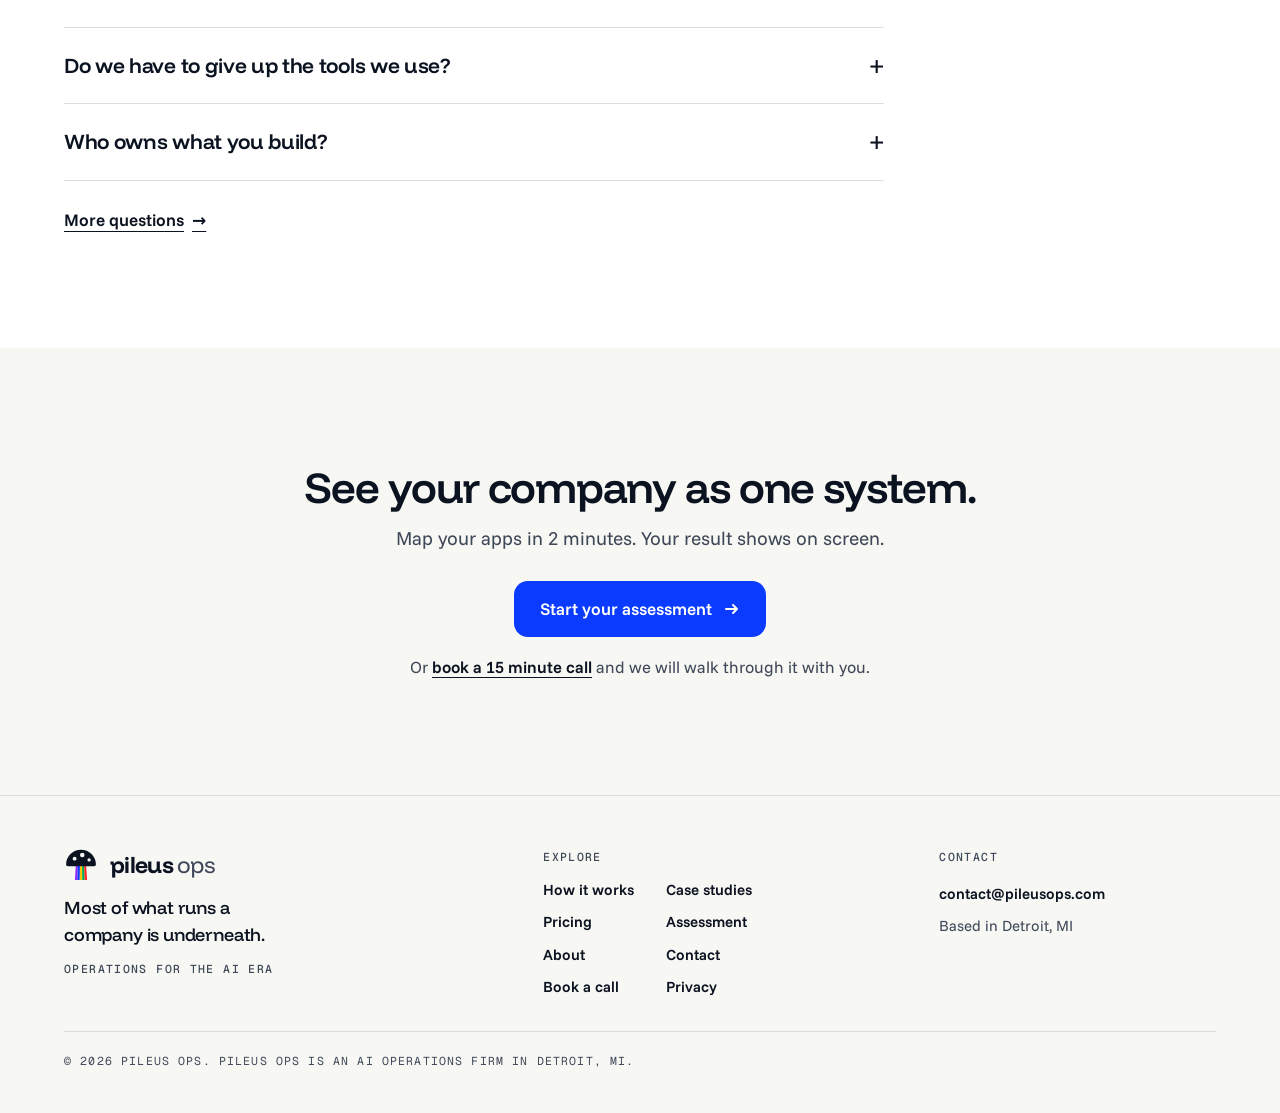
==== commit 2bbb1f48: "Name Opsmith LLC as the legal entity behind Pileus Ops Co-Authored-By: Claude Opus 5.5 <noreply@anth" ====
--- a/index.html
+++ b/index.html
@@ -31,6 +31,7 @@
       "@type": "ProfessionalService",
       "@id": "https://pileusops.com/#organization",
       "name": "Pileus Ops",
+      "legalName": "Opsmith LLC",
       "url": "https://pileusops.com/",
       "logo": "https://pileusops.com/logo.png",
       "image": "https://pileusops.com/og.png",
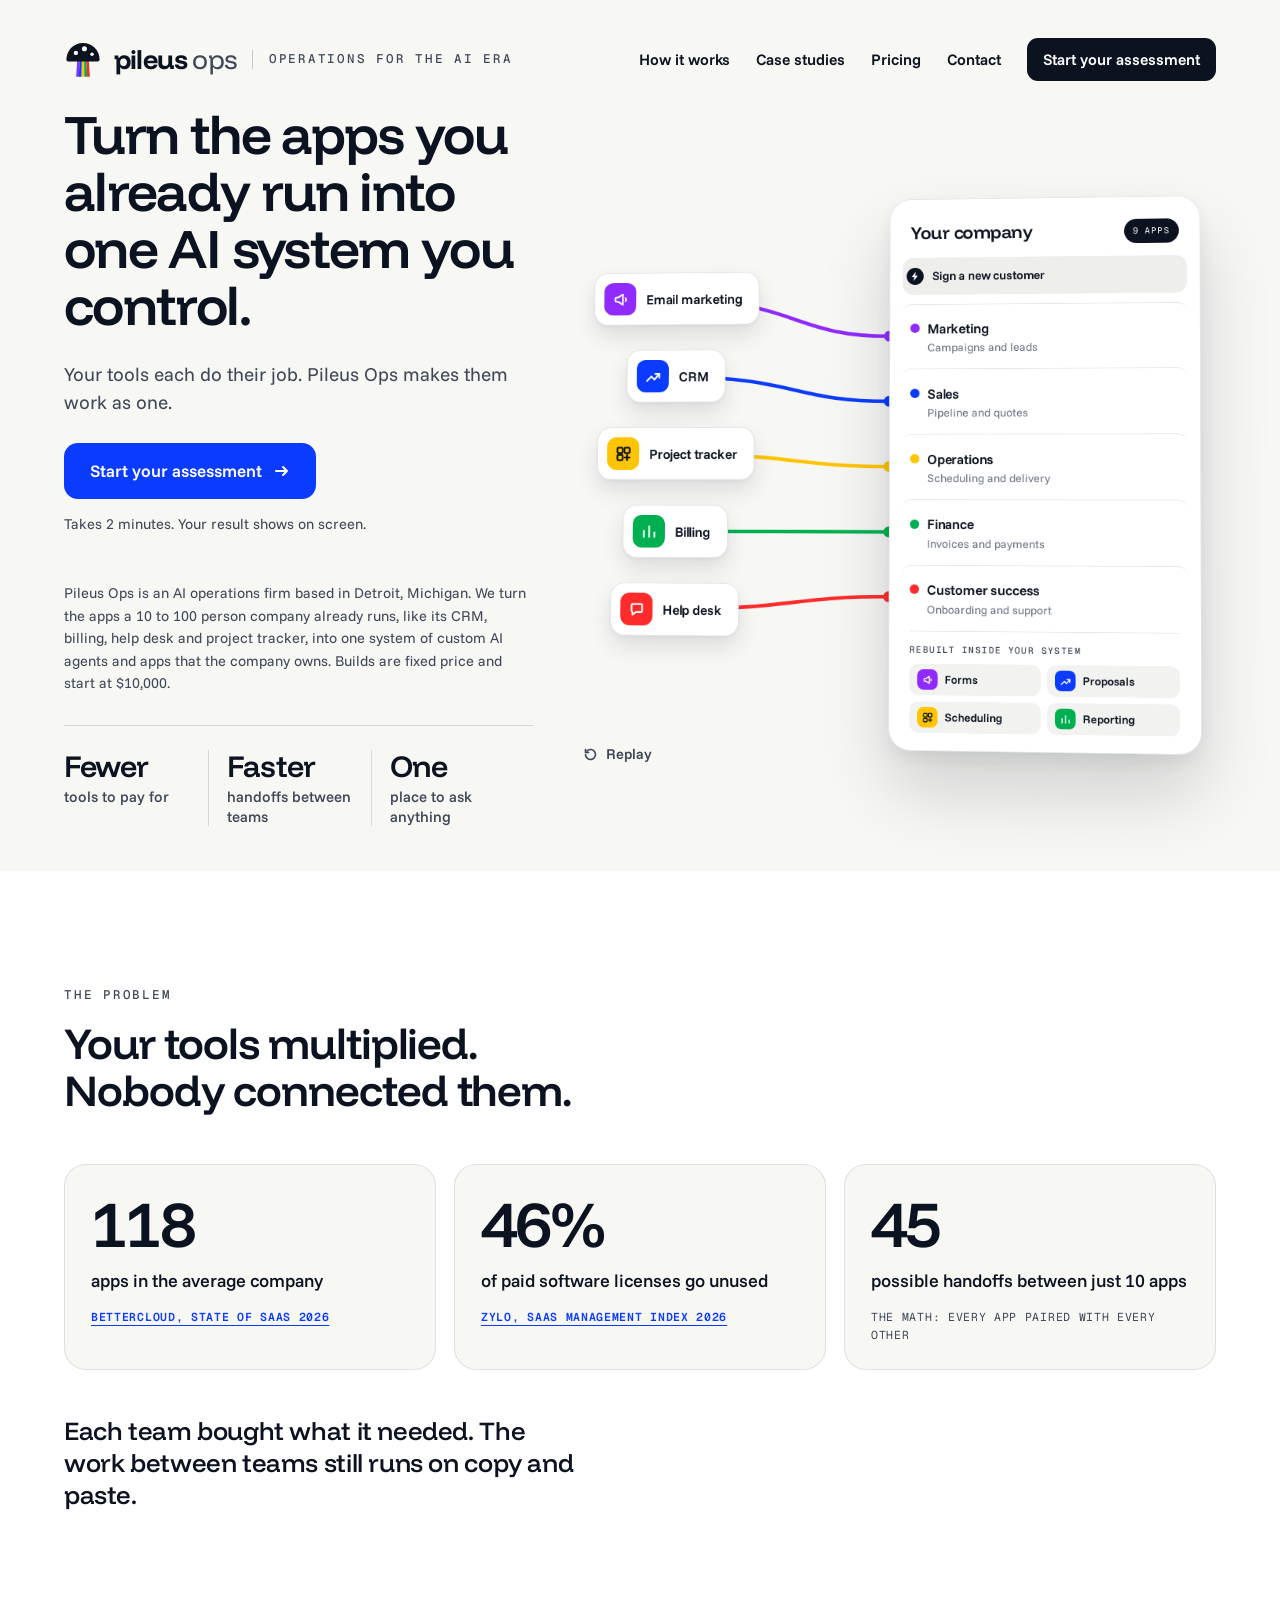
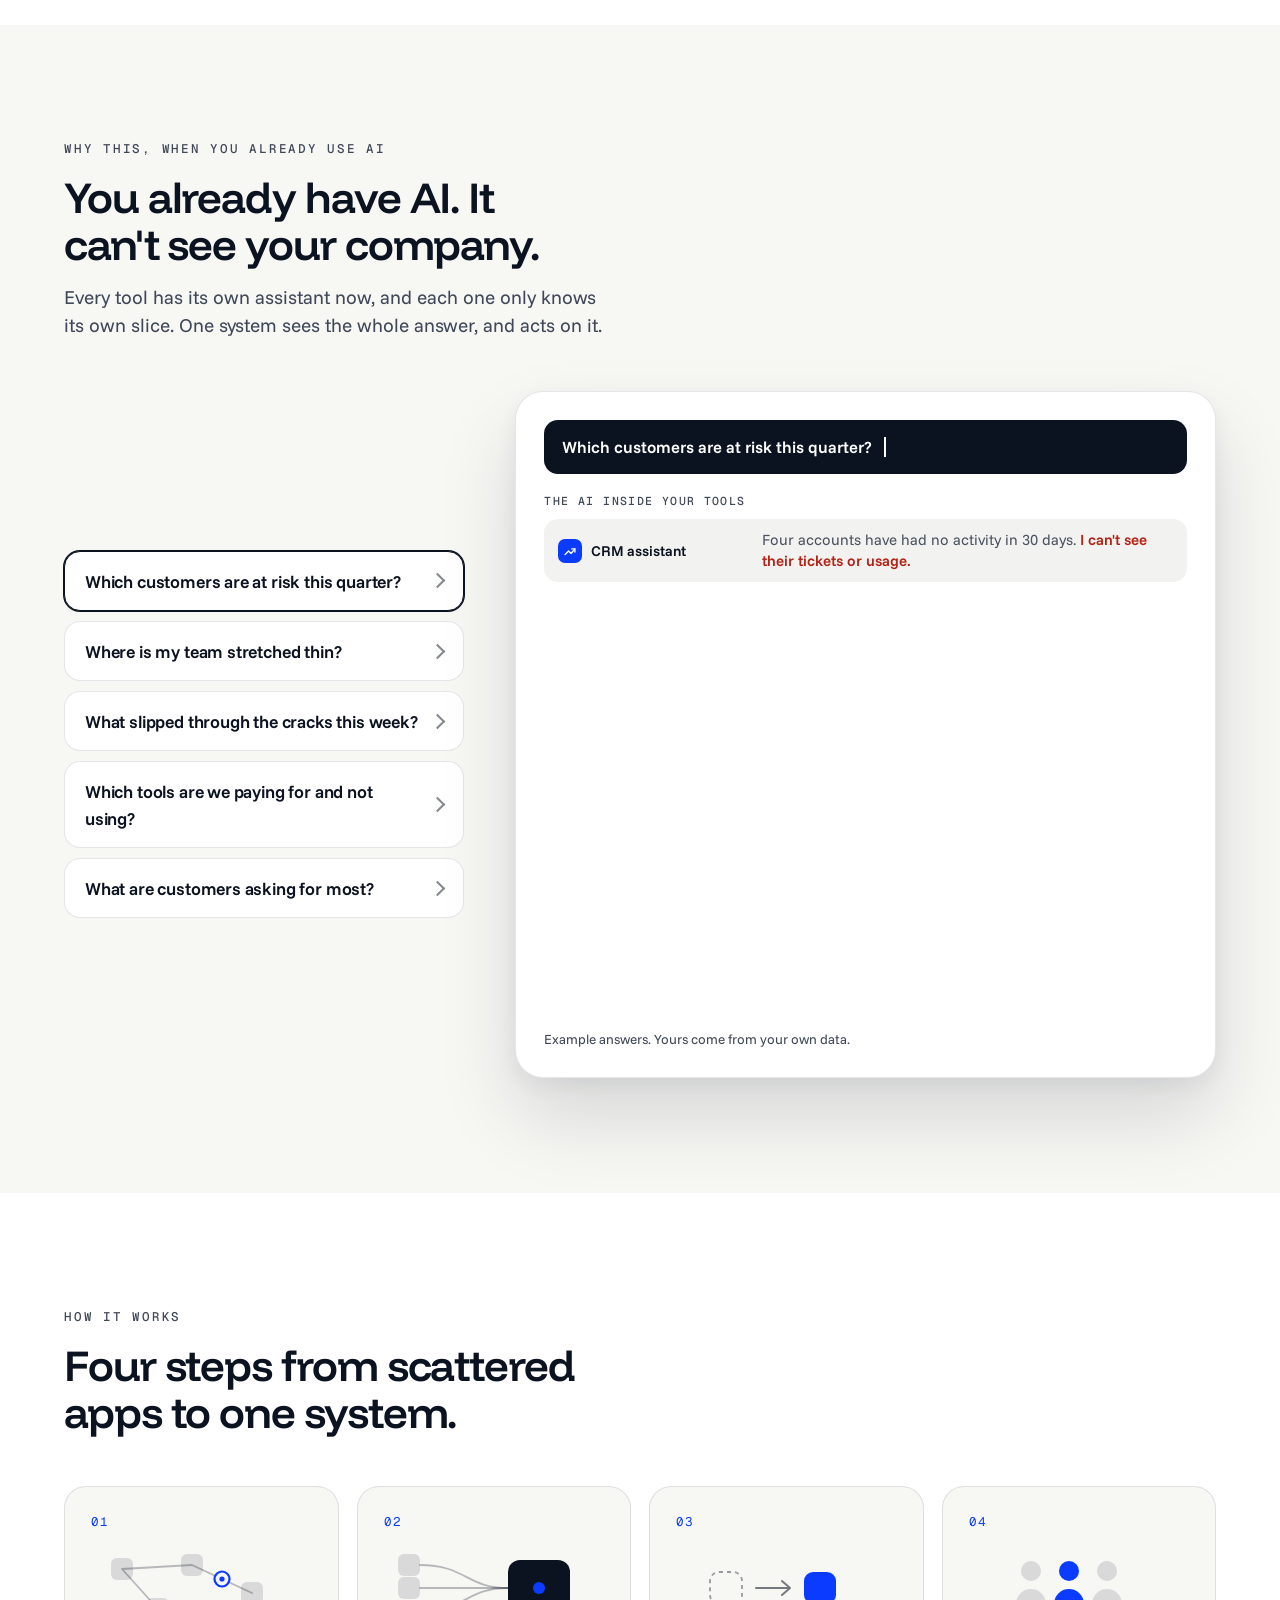
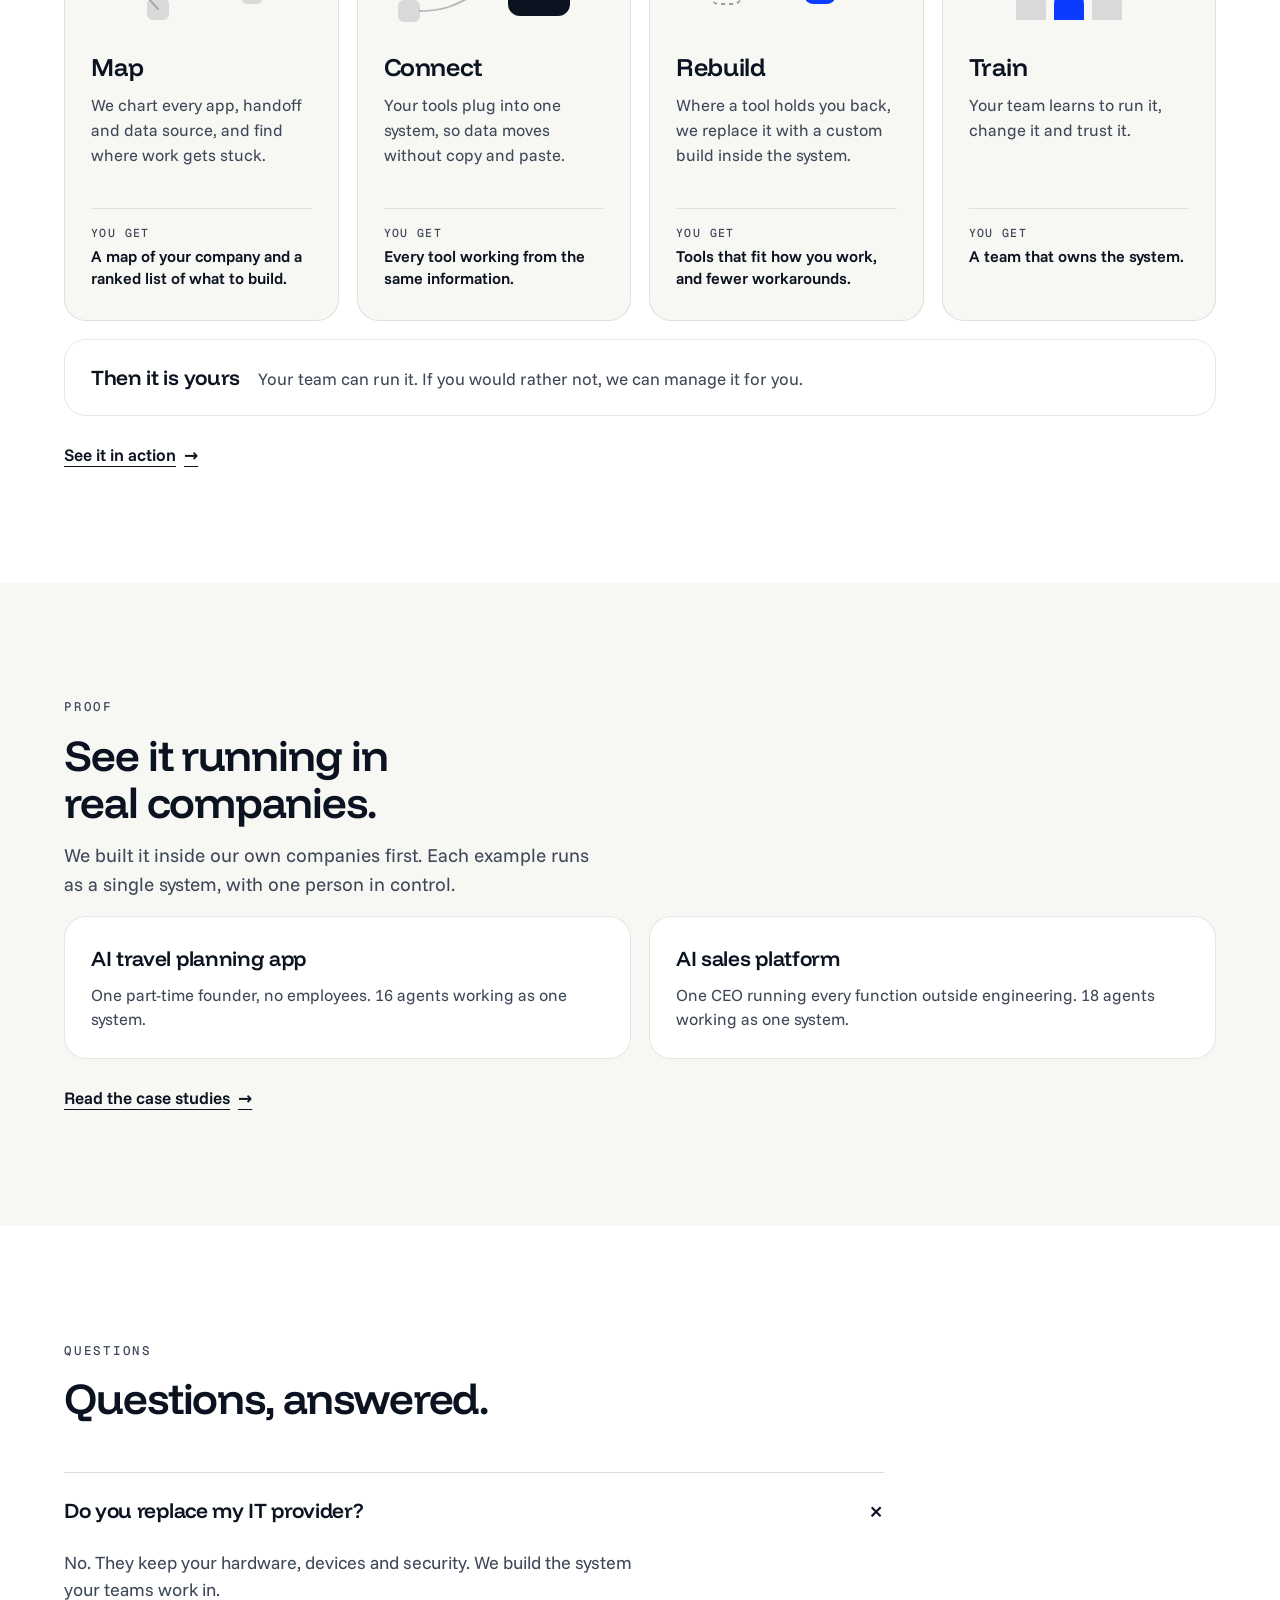
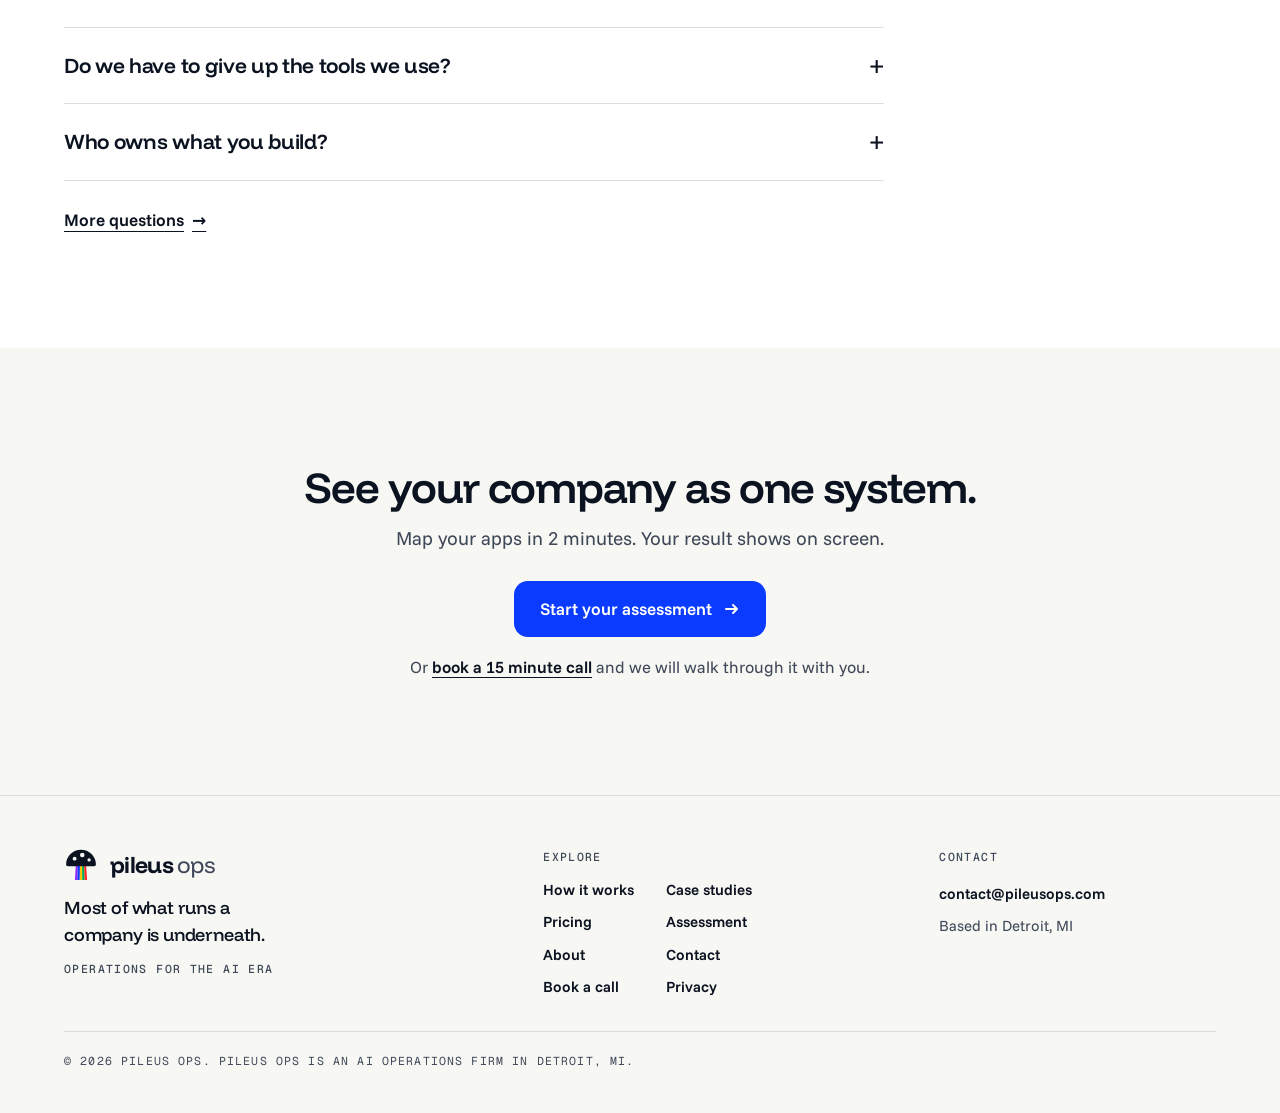
==== commit 8bee9b38: "Add the Pileus Ops and founder LinkedIn profiles Co-Authored-By: Claude Opus 5.5 <noreply@anthropic." ====
--- a/index.html
+++ b/index.html
@@ -22,7 +22,7 @@
 <link rel="preconnect" href="https://fonts.googleapis.com">
 <link rel="preconnect" href="https://fonts.gstatic.com" crossorigin>
 <link rel="stylesheet" href="https://fonts.googleapis.com/css2?family=Funnel+Display:wght@500;600;700&family=Funnel+Sans:wght@400;500;600&family=Geist+Mono:wght@500&display=swap">
-<link rel="stylesheet" href="/site.css?v=202611260818">
+<link rel="stylesheet" href="/site.css?v=202611260912">
 <script type="application/ld+json">
 {
   "@context": "https://schema.org",
@@ -55,6 +55,9 @@
         "Business process automation",
         "Software integration",
         "SaaS consolidation"
+      ],
+      "sameAs": [
+        "https://www.linkedin.com/company/pileusops/"
       ]
     },
     {
@@ -252,8 +255,8 @@
     <small>&copy; 2026 Pileus Ops. Pileus Ops is an AI operations firm in Detroit, MI.</small>
   </div>
 </footer>
-<script src="/brand.js?v=202611260818"></script>
-<script src="/hero.js?v=202611260818"></script>
-<script src="/app.js?v=202611260818"></script>
+<script src="/brand.js?v=202611260912"></script>
+<script src="/hero.js?v=202611260912"></script>
+<script src="/app.js?v=202611260912"></script>
 </body>
 </html>
--- a/site.css
+++ b/site.css
@@ -955,3 +955,6 @@
 a.cslink small{display:block;margin:0 0 8px;font-family:var(--mono);font-size:11.5px;letter-spacing:.12em;text-transform:uppercase;color:var(--mute)}
 a.cstitle{color:inherit;text-decoration:none}
 a.cstitle:hover{text-decoration:underline;text-underline-offset:6px;text-decoration-thickness:2px}
+
+.ptc .role a{color:inherit;text-underline-offset:3px}
+.cxfacts span a{color:var(--sales);font-weight:600}
